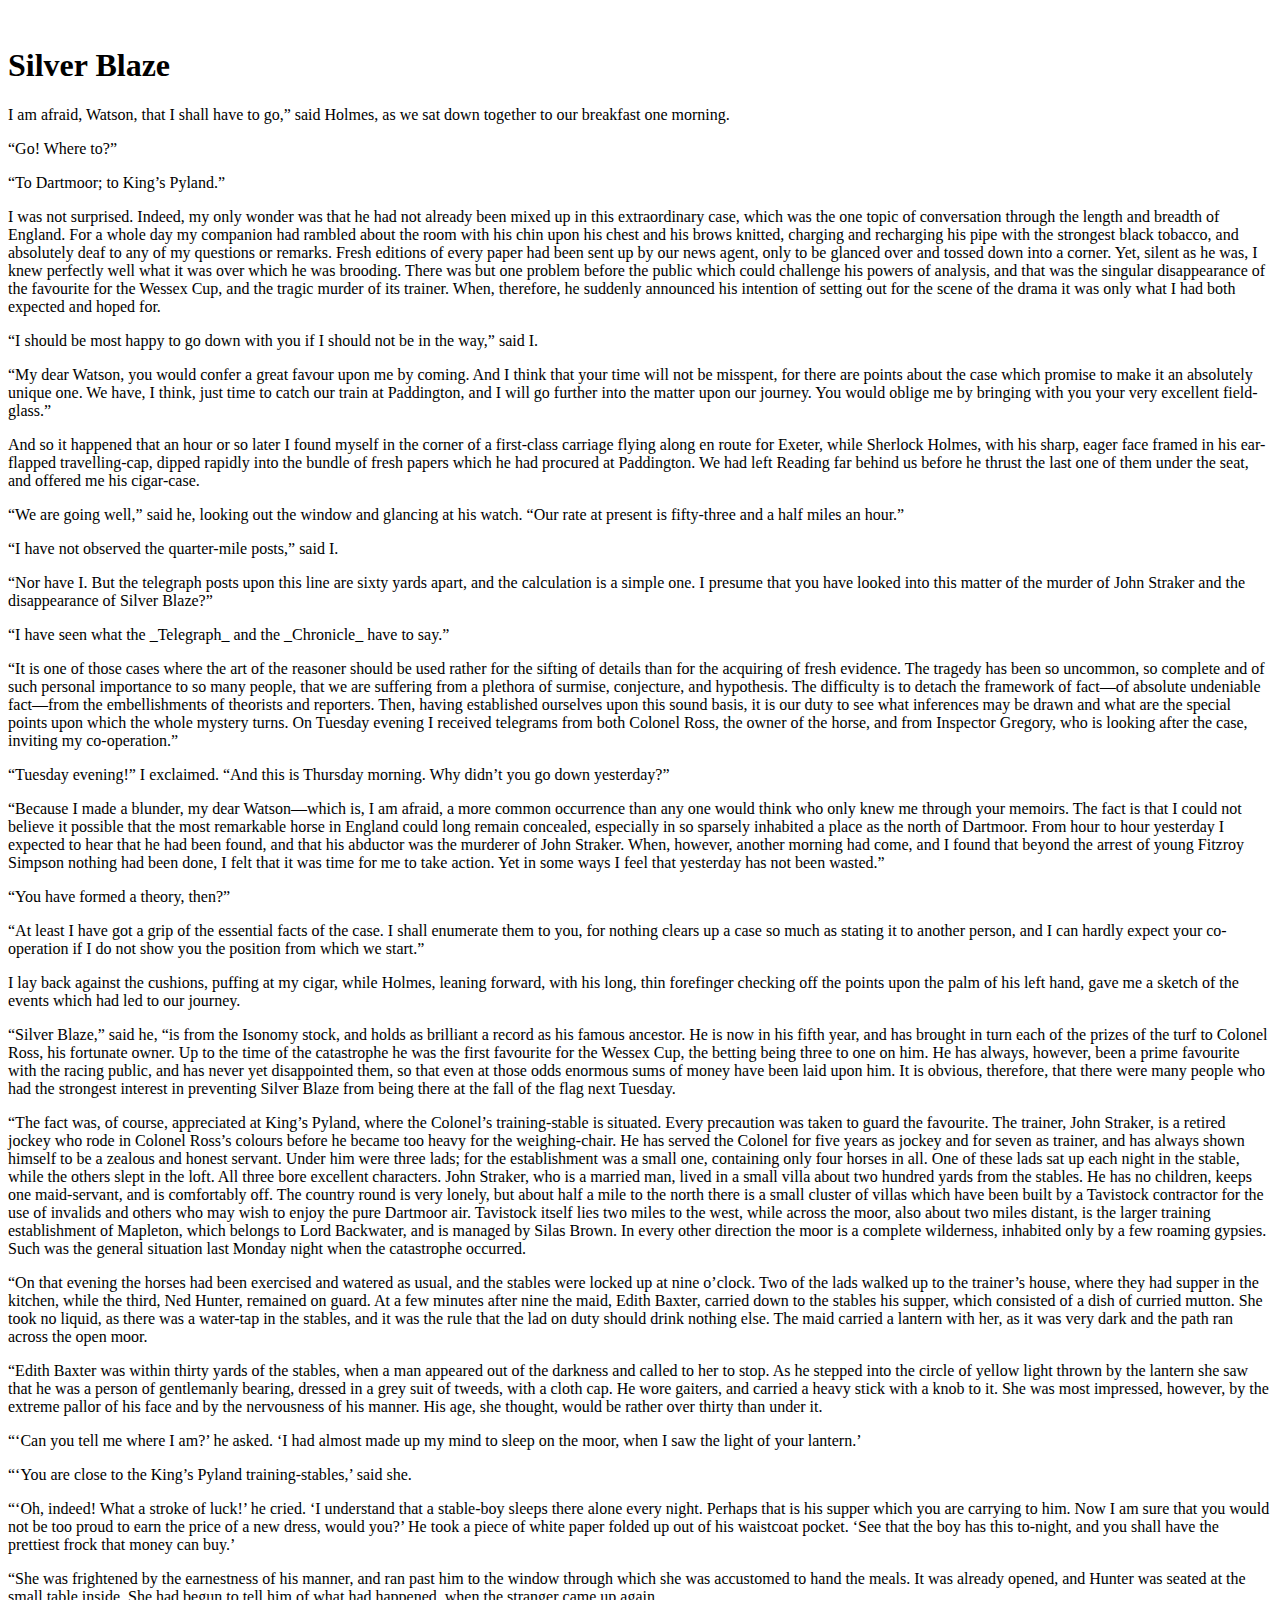
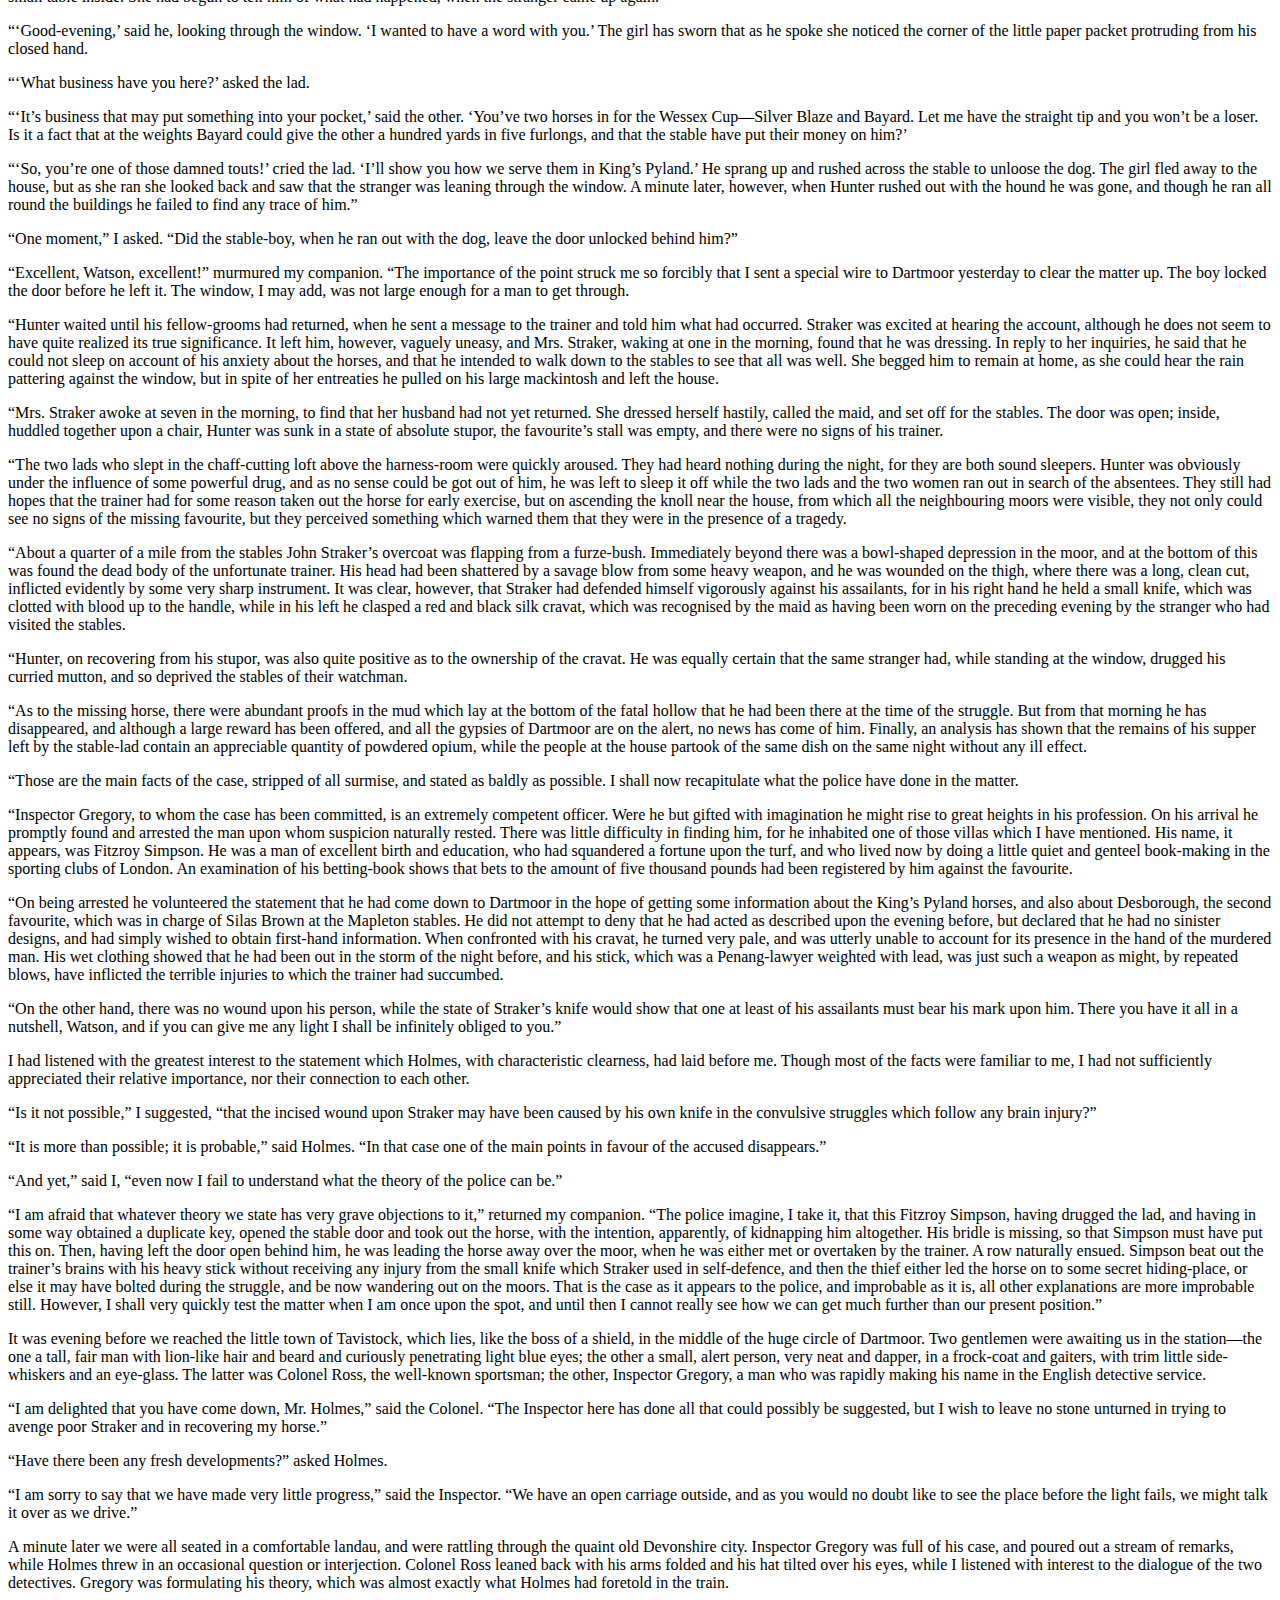
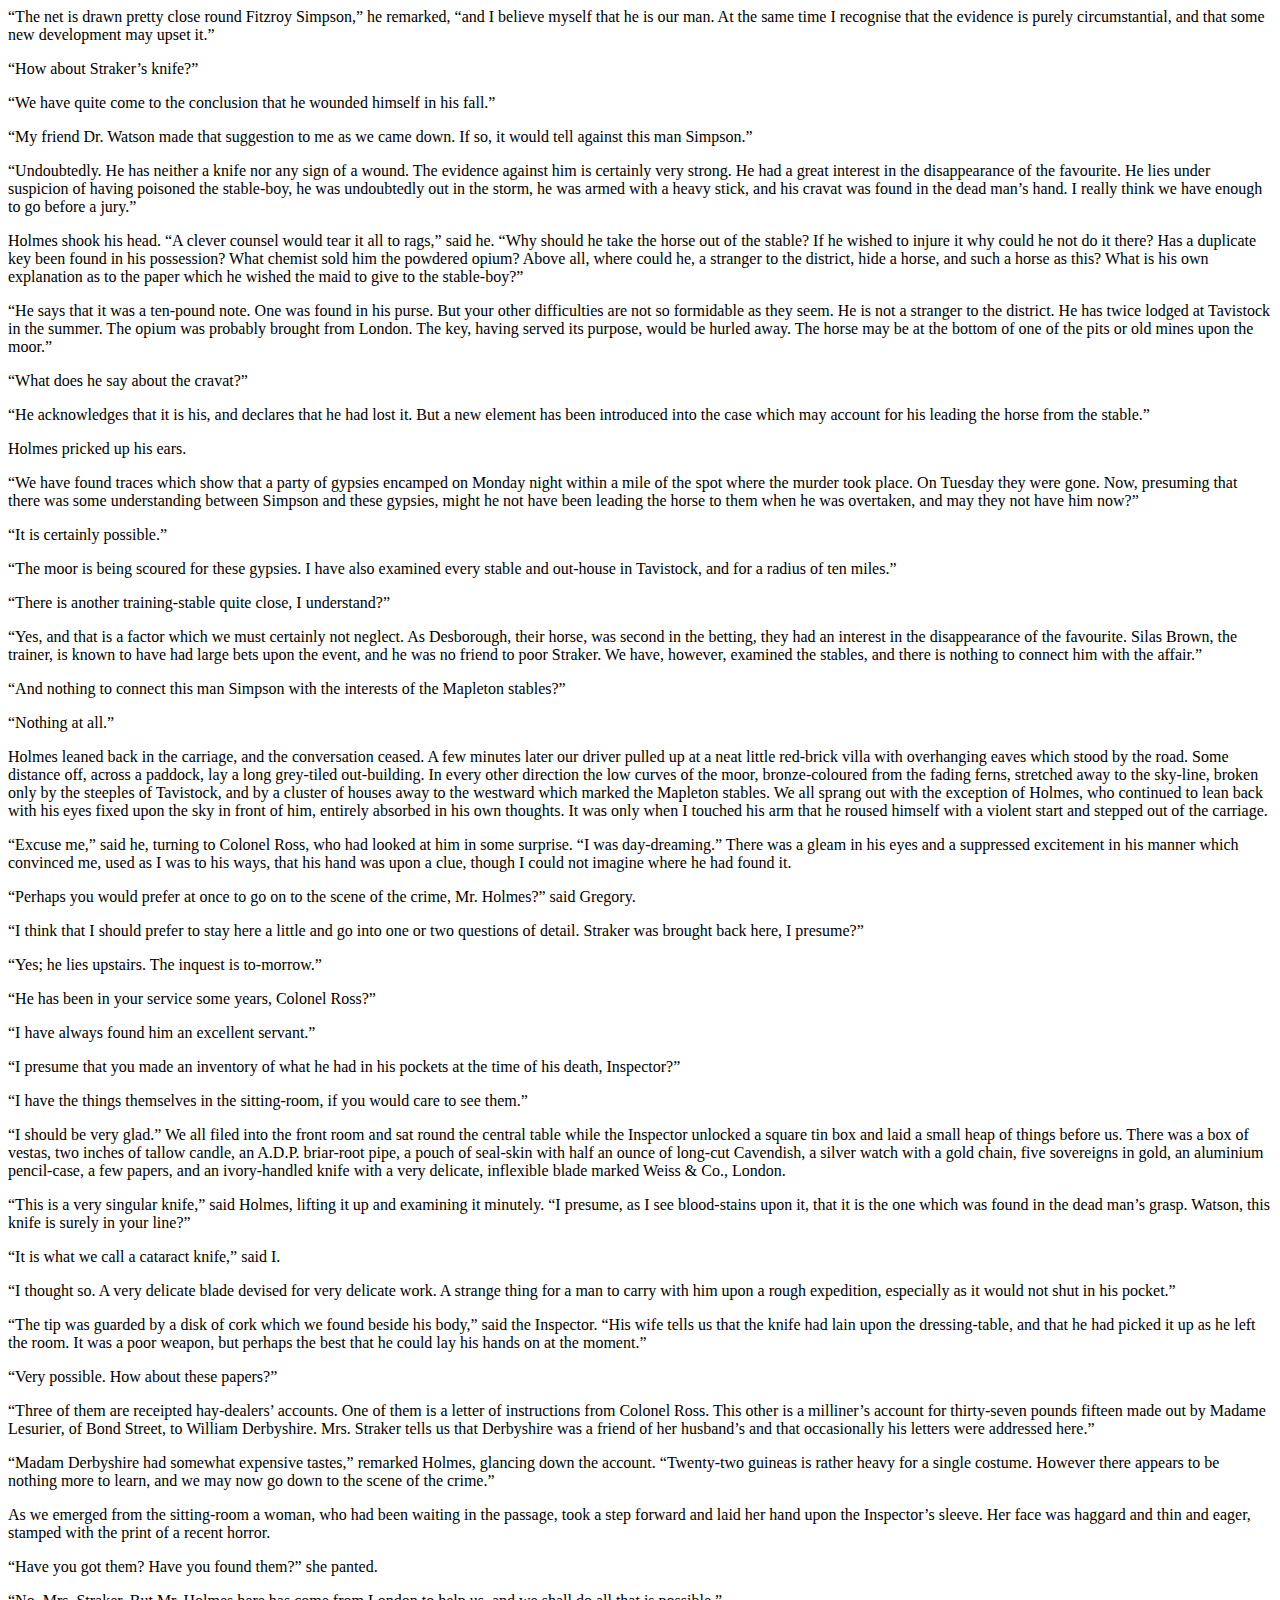
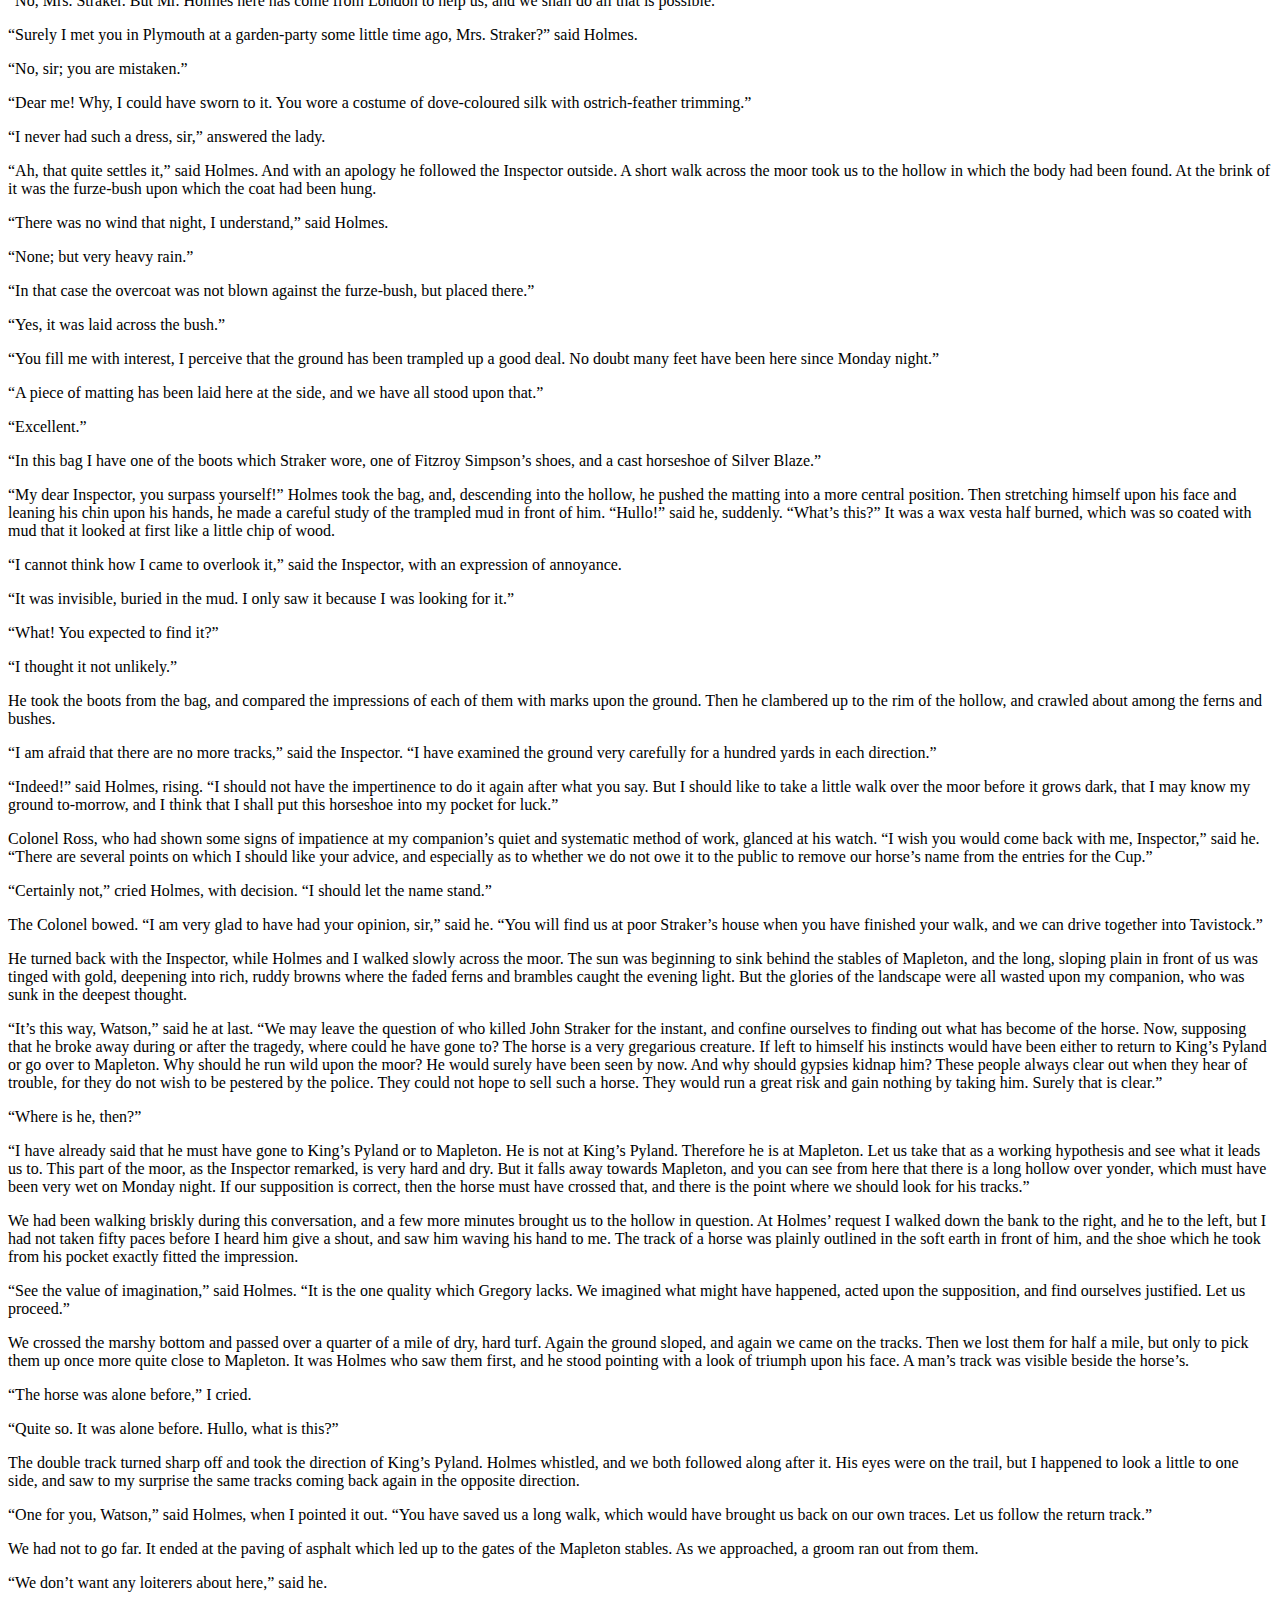
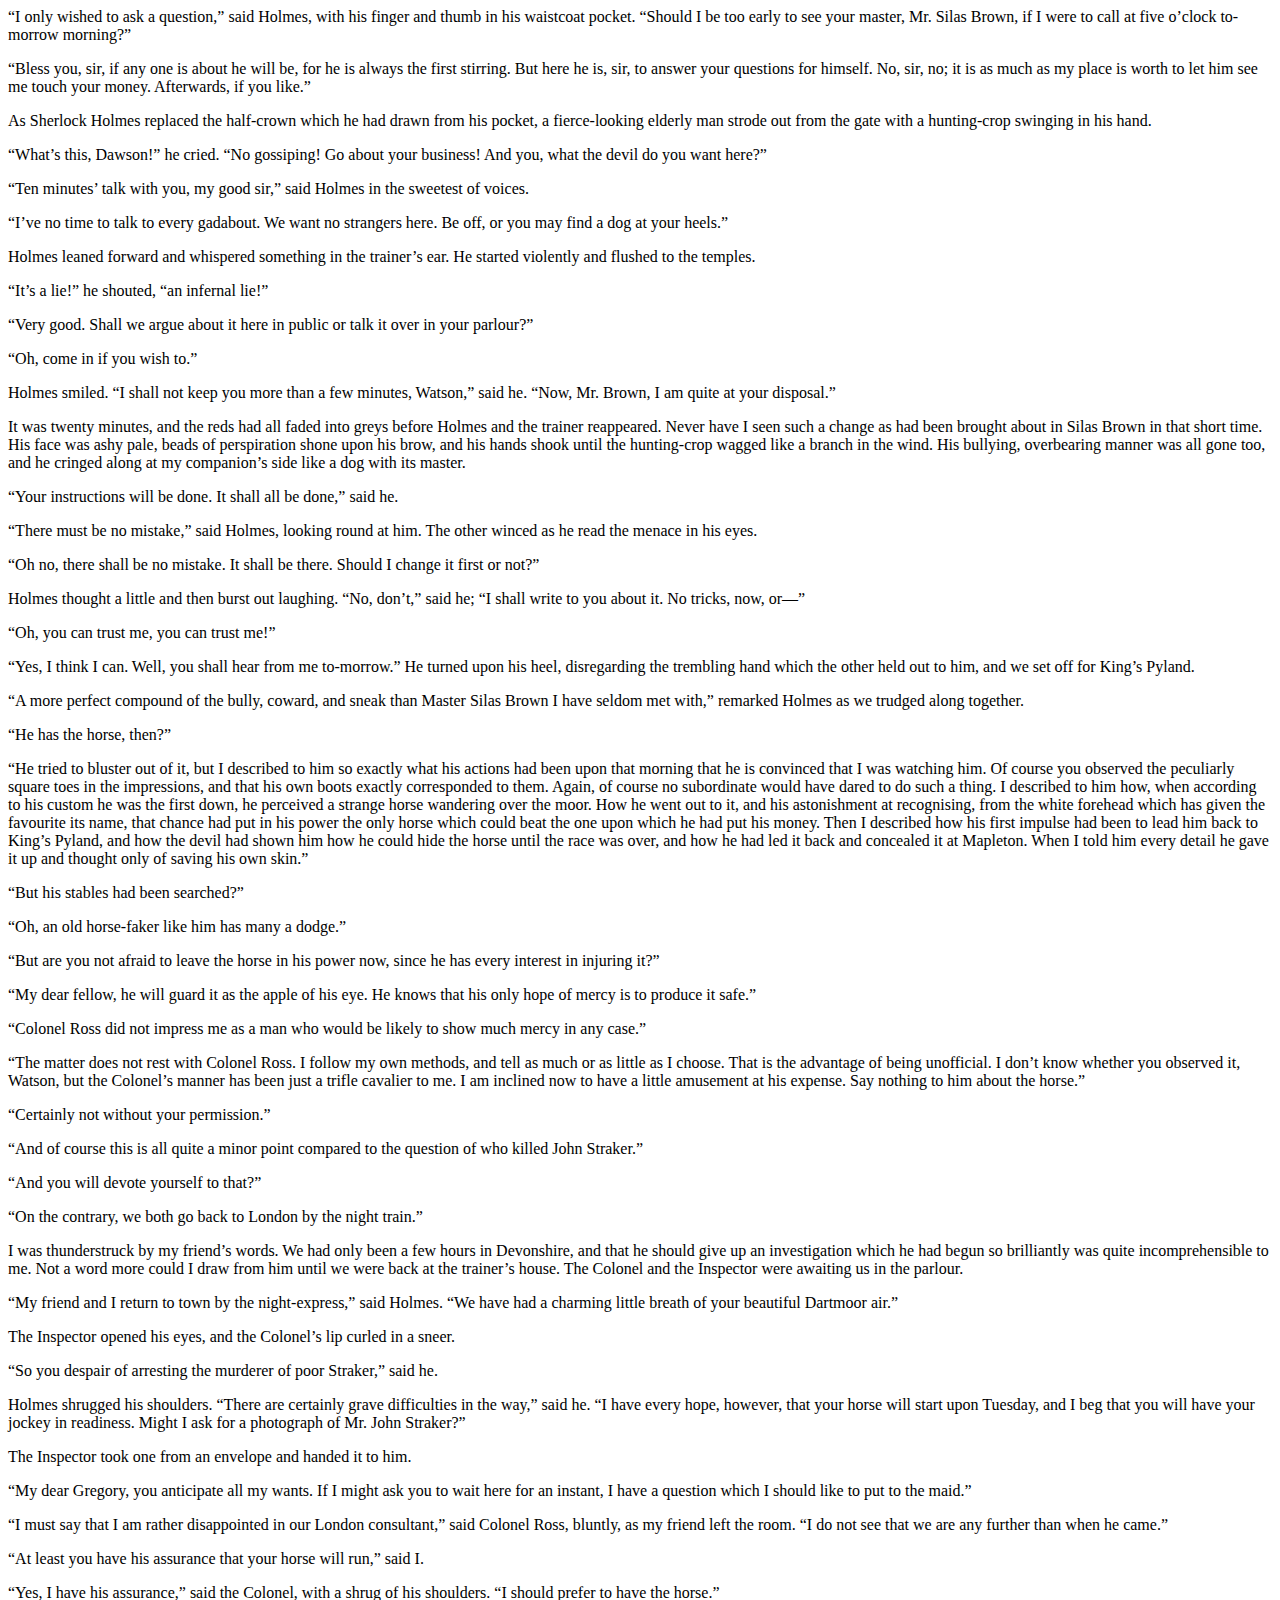
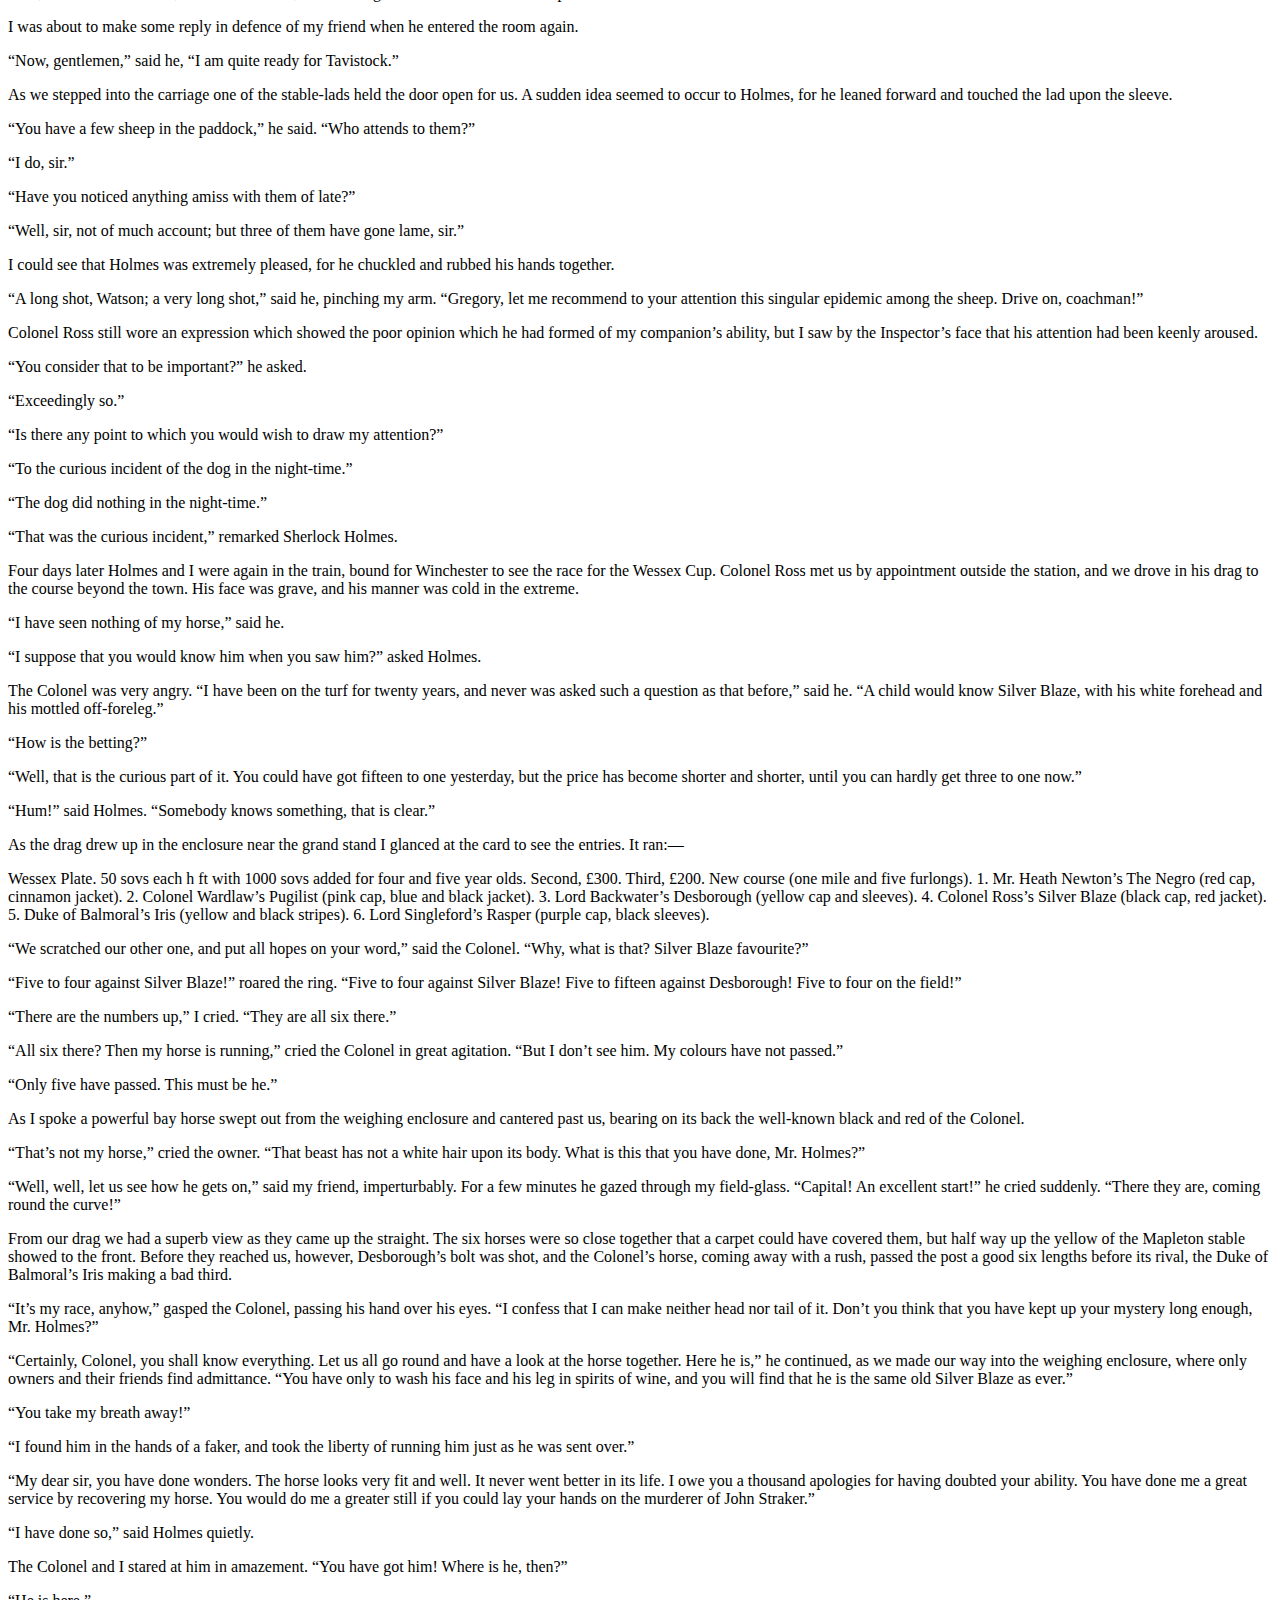
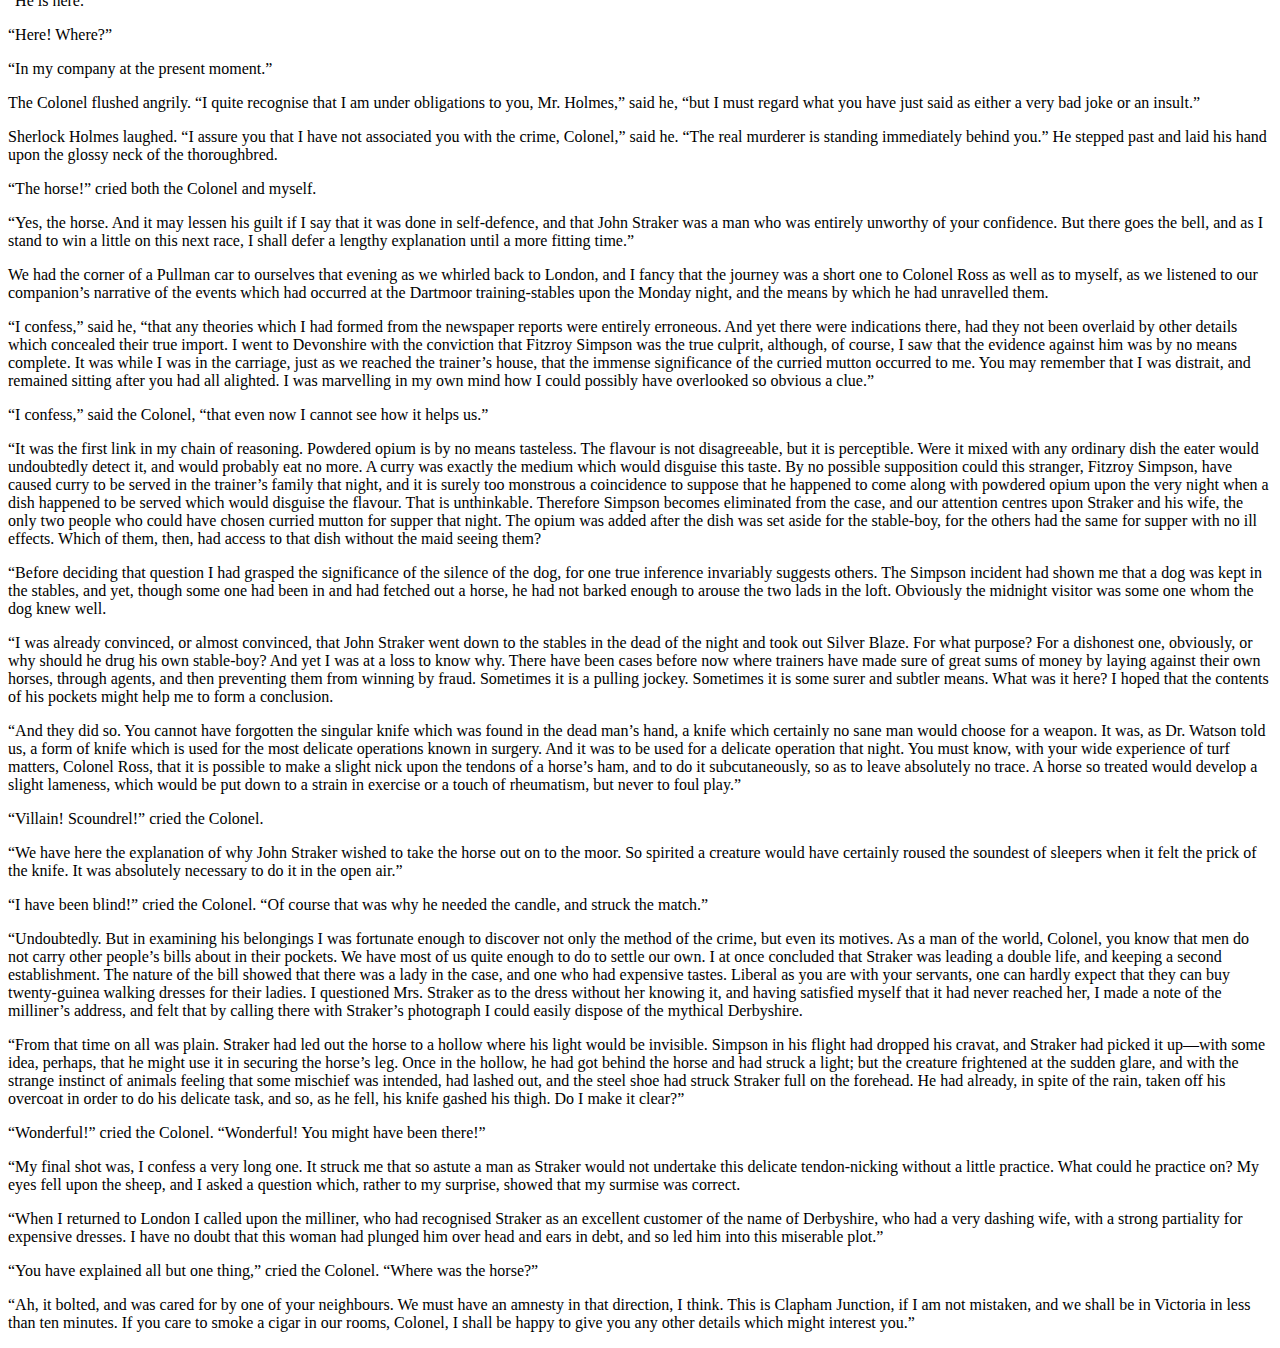
==== index.html @ 69b52ae5 "Add files via upload" ====
<!DOCTYPE html> <html> <br> <head>
 <title> Silver Blaze</title>
</head>
<body>
<h1> Silver Blaze</h1>
<p> 
I am afraid, Watson, that I shall have to go,” said Holmes, as we
sat down together to our breakfast one morning.
 </p>
<p> 
“Go! Where to?”
 </p>
<p> 
“To Dartmoor; to King’s Pyland.”
 </p>
<p> 
I was not surprised. Indeed, my only wonder was that he had not
already been mixed up in this extraordinary case, which was the
one topic of conversation through the length and breadth of
England. For a whole day my companion had rambled about the room
with his chin upon his chest and his brows knitted, charging and
recharging his pipe with the strongest black tobacco, and
absolutely deaf to any of my questions or remarks. Fresh editions
of every paper had been sent up by our news agent, only to be
glanced over and tossed down into a corner. Yet, silent as he
was, I knew perfectly well what it was over which he was
brooding. There was but one problem before the public which could
challenge his powers of analysis, and that was the singular
disappearance of the favourite for the Wessex Cup, and the tragic
murder of its trainer. When, therefore, he suddenly announced his
intention of setting out for the scene of the drama it was only
what I had both expected and hoped for.
 </p>
<p> 
“I should be most happy to go down with you if I should not be in
the way,” said I.
 </p>
<p> 
“My dear Watson, you would confer a great favour upon me by
coming. And I think that your time will not be misspent, for
there are points about the case which promise to make it an
absolutely unique one. We have, I think, just time to catch our
train at Paddington, and I will go further into the matter upon
our journey. You would oblige me by bringing with you your very
excellent field-glass.”
 </p>
<p> 
And so it happened that an hour or so later I found myself in the
corner of a first-class carriage flying along en route for
Exeter, while Sherlock Holmes, with his sharp, eager face framed
in his ear-flapped travelling-cap, dipped rapidly into the bundle
of fresh papers which he had procured at Paddington. We had left
Reading far behind us before he thrust the last one of them under
the seat, and offered me his cigar-case.
 </p>
<p> 
“We are going well,” said he, looking out the window and glancing
at his watch. “Our rate at present is fifty-three and a half
miles an hour.”
 </p>
<p> 
“I have not observed the quarter-mile posts,” said I.
 </p>
<p> 
“Nor have I. But the telegraph posts upon this line are sixty
yards apart, and the calculation is a simple one. I presume that
you have looked into this matter of the murder of John Straker
and the disappearance of Silver Blaze?”
 </p>
<p> 
“I have seen what the _Telegraph_ and the _Chronicle_ have to
say.”
 </p>
<p> 
“It is one of those cases where the art of the reasoner should be
used rather for the sifting of details than for the acquiring of
fresh evidence. The tragedy has been so uncommon, so complete and
of such personal importance to so many people, that we are
suffering from a plethora of surmise, conjecture, and hypothesis.
The difficulty is to detach the framework of fact—of absolute
undeniable fact—from the embellishments of theorists and
reporters. Then, having established ourselves upon this sound
basis, it is our duty to see what inferences may be drawn and
what are the special points upon which the whole mystery turns.
On Tuesday evening I received telegrams from both Colonel Ross,
the owner of the horse, and from Inspector Gregory, who is
looking after the case, inviting my co-operation.”
 </p>
<p> 
“Tuesday evening!” I exclaimed. “And this is Thursday morning.
Why didn’t you go down yesterday?”
 </p>
<p> 
“Because I made a blunder, my dear Watson—which is, I am afraid,
a more common occurrence than any one would think who only knew
me through your memoirs. The fact is that I could not believe it
possible that the most remarkable horse in England could long
remain concealed, especially in so sparsely inhabited a place as
the north of Dartmoor. From hour to hour yesterday I expected to
hear that he had been found, and that his abductor was the
murderer of John Straker. When, however, another morning had
come, and I found that beyond the arrest of young Fitzroy Simpson
nothing had been done, I felt that it was time for me to take
action. Yet in some ways I feel that yesterday has not been
wasted.”
 </p>
<p> 
“You have formed a theory, then?”
 </p>
<p> 
“At least I have got a grip of the essential facts of the case. I
shall enumerate them to you, for nothing clears up a case so much
as stating it to another person, and I can hardly expect your
co-operation if I do not show you the position from which we
start.”
 </p>
<p> 
I lay back against the cushions, puffing at my cigar, while
Holmes, leaning forward, with his long, thin forefinger checking
off the points upon the palm of his left hand, gave me a sketch
of the events which had led to our journey.
 </p>
<p> 
“Silver Blaze,” said he, “is from the Isonomy stock, and holds as
brilliant a record as his famous ancestor. He is now in his fifth
year, and has brought in turn each of the prizes of the turf to
Colonel Ross, his fortunate owner. Up to the time of the
catastrophe he was the first favourite for the Wessex Cup, the
betting being three to one on him. He has always, however, been a
prime favourite with the racing public, and has never yet
disappointed them, so that even at those odds enormous sums of
money have been laid upon him. It is obvious, therefore, that
there were many people who had the strongest interest in
preventing Silver Blaze from being there at the fall of the flag
next Tuesday.
 </p>
<p> 
“The fact was, of course, appreciated at King’s Pyland, where the
Colonel’s training-stable is situated. Every precaution was taken
to guard the favourite. The trainer, John Straker, is a retired
jockey who rode in Colonel Ross’s colours before he became too
heavy for the weighing-chair. He has served the Colonel for five
years as jockey and for seven as trainer, and has always shown
himself to be a zealous and honest servant. Under him were three
lads; for the establishment was a small one, containing only four
horses in all. One of these lads sat up each night in the stable,
while the others slept in the loft. All three bore excellent
characters. John Straker, who is a married man, lived in a small
villa about two hundred yards from the stables. He has no
children, keeps one maid-servant, and is comfortably off. The
country round is very lonely, but about half a mile to the north
there is a small cluster of villas which have been built by a
Tavistock contractor for the use of invalids and others who may
wish to enjoy the pure Dartmoor air. Tavistock itself lies two
miles to the west, while across the moor, also about two miles
distant, is the larger training establishment of Mapleton, which
belongs to Lord Backwater, and is managed by Silas Brown. In
every other direction the moor is a complete wilderness,
inhabited only by a few roaming gypsies. Such was the general
situation last Monday night when the catastrophe occurred.
 </p>
<p> 
“On that evening the horses had been exercised and watered as
usual, and the stables were locked up at nine o’clock. Two of the
lads walked up to the trainer’s house, where they had supper in
the kitchen, while the third, Ned Hunter, remained on guard. At a
few minutes after nine the maid, Edith Baxter, carried down to
the stables his supper, which consisted of a dish of curried
mutton. She took no liquid, as there was a water-tap in the
stables, and it was the rule that the lad on duty should drink
nothing else. The maid carried a lantern with her, as it was very
dark and the path ran across the open moor.
 </p>
<p> 
“Edith Baxter was within thirty yards of the stables, when a man
appeared out of the darkness and called to her to stop. As he
stepped into the circle of yellow light thrown by the lantern she
saw that he was a person of gentlemanly bearing, dressed in a
grey suit of tweeds, with a cloth cap. He wore gaiters, and
carried a heavy stick with a knob to it. She was most impressed,
however, by the extreme pallor of his face and by the nervousness
of his manner. His age, she thought, would be rather over thirty
than under it.
 </p>
<p> 
“‘Can you tell me where I am?’ he asked. ‘I had almost made up my
mind to sleep on the moor, when I saw the light of your lantern.’
 </p>
<p> 
“‘You are close to the King’s Pyland training-stables,’ said she.
 </p>
<p> 
“‘Oh, indeed! What a stroke of luck!’ he cried. ‘I understand
that a stable-boy sleeps there alone every night. Perhaps that is
his supper which you are carrying to him. Now I am sure that you
would not be too proud to earn the price of a new dress, would
you?’ He took a piece of white paper folded up out of his
waistcoat pocket. ‘See that the boy has this to-night, and you
shall have the prettiest frock that money can buy.’
 </p>
<p> 
“She was frightened by the earnestness of his manner, and ran
past him to the window through which she was accustomed to hand
the meals. It was already opened, and Hunter was seated at the
small table inside. She had begun to tell him of what had
happened, when the stranger came up again.
 </p>
<p> 
“‘Good-evening,’ said he, looking through the window. ‘I wanted
to have a word with you.’ The girl has sworn that as he spoke she
noticed the corner of the little paper packet protruding from his
closed hand.
 </p>
<p> 
“‘What business have you here?’ asked the lad.
 </p>
<p> 
“‘It’s business that may put something into your pocket,’ said
the other. ‘You’ve two horses in for the Wessex Cup—Silver Blaze
and Bayard. Let me have the straight tip and you won’t be a
loser. Is it a fact that at the weights Bayard could give the
other a hundred yards in five furlongs, and that the stable have
put their money on him?’
 </p>
<p> 
“‘So, you’re one of those damned touts!’ cried the lad. ‘I’ll
show you how we serve them in King’s Pyland.’ He sprang up and
rushed across the stable to unloose the dog. The girl fled away
to the house, but as she ran she looked back and saw that the
stranger was leaning through the window. A minute later, however,
when Hunter rushed out with the hound he was gone, and though he
ran all round the buildings he failed to find any trace of him.”
 </p>
<p> 
“One moment,” I asked. “Did the stable-boy, when he ran out with
the dog, leave the door unlocked behind him?”
 </p>
<p> 
“Excellent, Watson, excellent!” murmured my companion. “The
importance of the point struck me so forcibly that I sent a
special wire to Dartmoor yesterday to clear the matter up. The
boy locked the door before he left it. The window, I may add, was
not large enough for a man to get through.
 </p>
<p> 
“Hunter waited until his fellow-grooms had returned, when he sent
a message to the trainer and told him what had occurred. Straker
was excited at hearing the account, although he does not seem to
have quite realized its true significance. It left him, however,
vaguely uneasy, and Mrs. Straker, waking at one in the morning,
found that he was dressing. In reply to her inquiries, he said
that he could not sleep on account of his anxiety about the
horses, and that he intended to walk down to the stables to see
that all was well. She begged him to remain at home, as she could
hear the rain pattering against the window, but in spite of her
entreaties he pulled on his large mackintosh and left the house.
 </p>
<p> 
“Mrs. Straker awoke at seven in the morning, to find that her
husband had not yet returned. She dressed herself hastily, called
the maid, and set off for the stables. The door was open; inside,
huddled together upon a chair, Hunter was sunk in a state of
absolute stupor, the favourite’s stall was empty, and there were
no signs of his trainer.
 </p>
<p> 
“The two lads who slept in the chaff-cutting loft above the
harness-room were quickly aroused. They had heard nothing during
the night, for they are both sound sleepers. Hunter was obviously
under the influence of some powerful drug, and as no sense could
be got out of him, he was left to sleep it off while the two lads
and the two women ran out in search of the absentees. They still
had hopes that the trainer had for some reason taken out the
horse for early exercise, but on ascending the knoll near the
house, from which all the neighbouring moors were visible, they
not only could see no signs of the missing favourite, but they
perceived something which warned them that they were in the
presence of a tragedy.
 </p>
<p> 
“About a quarter of a mile from the stables John Straker’s
overcoat was flapping from a furze-bush. Immediately beyond there
was a bowl-shaped depression in the moor, and at the bottom of
this was found the dead body of the unfortunate trainer. His head
had been shattered by a savage blow from some heavy weapon, and
he was wounded on the thigh, where there was a long, clean cut,
inflicted evidently by some very sharp instrument. It was clear,
however, that Straker had defended himself vigorously against his
assailants, for in his right hand he held a small knife, which
was clotted with blood up to the handle, while in his left he
clasped a red and black silk cravat, which was recognised by the
maid as having been worn on the preceding evening by the stranger
who had visited the stables.
 </p>
<p> 
“Hunter, on recovering from his stupor, was also quite positive
as to the ownership of the cravat. He was equally certain that
the same stranger had, while standing at the window, drugged his
curried mutton, and so deprived the stables of their watchman.
 </p>
<p> 
“As to the missing horse, there were abundant proofs in the mud
which lay at the bottom of the fatal hollow that he had been
there at the time of the struggle. But from that morning he has
disappeared, and although a large reward has been offered, and
all the gypsies of Dartmoor are on the alert, no news has come of
him. Finally, an analysis has shown that the remains of his
supper left by the stable-lad contain an appreciable quantity of
powdered opium, while the people at the house partook of the same
dish on the same night without any ill effect.
 </p>
<p> 
“Those are the main facts of the case, stripped of all surmise,
and stated as baldly as possible. I shall now recapitulate what
the police have done in the matter.
 </p>
<p> 
“Inspector Gregory, to whom the case has been committed, is an
extremely competent officer. Were he but gifted with imagination
he might rise to great heights in his profession. On his arrival
he promptly found and arrested the man upon whom suspicion
naturally rested. There was little difficulty in finding him, for
he inhabited one of those villas which I have mentioned. His
name, it appears, was Fitzroy Simpson. He was a man of excellent
birth and education, who had squandered a fortune upon the turf,
and who lived now by doing a little quiet and genteel book-making
in the sporting clubs of London. An examination of his
betting-book shows that bets to the amount of five thousand
pounds had been registered by him against the favourite.
 </p>
<p> 
“On being arrested he volunteered the statement that he had come
down to Dartmoor in the hope of getting some information about
the King’s Pyland horses, and also about Desborough, the second
favourite, which was in charge of Silas Brown at the Mapleton
stables. He did not attempt to deny that he had acted as
described upon the evening before, but declared that he had no
sinister designs, and had simply wished to obtain first-hand
information. When confronted with his cravat, he turned very
pale, and was utterly unable to account for its presence in the
hand of the murdered man. His wet clothing showed that he had
been out in the storm of the night before, and his stick, which
was a Penang-lawyer weighted with lead, was just such a weapon as
might, by repeated blows, have inflicted the terrible injuries to
which the trainer had succumbed.
 </p>
<p> 
“On the other hand, there was no wound upon his person, while the
state of Straker’s knife would show that one at least of his
assailants must bear his mark upon him. There you have it all in
a nutshell, Watson, and if you can give me any light I shall be
infinitely obliged to you.”
 </p>
<p> 
I had listened with the greatest interest to the statement which
Holmes, with characteristic clearness, had laid before me. Though
most of the facts were familiar to me, I had not sufficiently
appreciated their relative importance, nor their connection to
each other.
 </p>
<p> 
“Is it not possible,” I suggested, “that the incised wound upon
Straker may have been caused by his own knife in the convulsive
struggles which follow any brain injury?”
 </p>
<p> 
“It is more than possible; it is probable,” said Holmes. “In that
case one of the main points in favour of the accused disappears.”
 </p>
<p> 
“And yet,” said I, “even now I fail to understand what the theory
of the police can be.”
 </p>
<p> 
“I am afraid that whatever theory we state has very grave
objections to it,” returned my companion. “The police imagine, I
take it, that this Fitzroy Simpson, having drugged the lad, and
having in some way obtained a duplicate key, opened the stable
door and took out the horse, with the intention, apparently, of
kidnapping him altogether. His bridle is missing, so that Simpson
must have put this on. Then, having left the door open behind
him, he was leading the horse away over the moor, when he was
either met or overtaken by the trainer. A row naturally ensued.
Simpson beat out the trainer’s brains with his heavy stick
without receiving any injury from the small knife which Straker
used in self-defence, and then the thief either led the horse on
to some secret hiding-place, or else it may have bolted during
the struggle, and be now wandering out on the moors. That is the
case as it appears to the police, and improbable as it is, all
other explanations are more improbable still. However, I shall
very quickly test the matter when I am once upon the spot, and
until then I cannot really see how we can get much further than
our present position.”
 </p>
<p> 
It was evening before we reached the little town of Tavistock,
which lies, like the boss of a shield, in the middle of the huge
circle of Dartmoor. Two gentlemen were awaiting us in the
station—the one a tall, fair man with lion-like hair and beard
and curiously penetrating light blue eyes; the other a small,
alert person, very neat and dapper, in a frock-coat and gaiters,
with trim little side-whiskers and an eye-glass. The latter was
Colonel Ross, the well-known sportsman; the other, Inspector
Gregory, a man who was rapidly making his name in the English
detective service.
 </p>
<p> 
“I am delighted that you have come down, Mr. Holmes,” said the
Colonel. “The Inspector here has done all that could possibly be
suggested, but I wish to leave no stone unturned in trying to
avenge poor Straker and in recovering my horse.”
 </p>
<p> 
“Have there been any fresh developments?” asked Holmes.
 </p>
<p> 
“I am sorry to say that we have made very little progress,” said
the Inspector. “We have an open carriage outside, and as you
would no doubt like to see the place before the light fails, we
might talk it over as we drive.”
 </p>
<p> 
A minute later we were all seated in a comfortable landau, and
were rattling through the quaint old Devonshire city. Inspector
Gregory was full of his case, and poured out a stream of remarks,
while Holmes threw in an occasional question or interjection.
Colonel Ross leaned back with his arms folded and his hat tilted
over his eyes, while I listened with interest to the dialogue of
the two detectives. Gregory was formulating his theory, which was
almost exactly what Holmes had foretold in the train.
 </p>
<p> 
“The net is drawn pretty close round Fitzroy Simpson,” he
remarked, “and I believe myself that he is our man. At the same
time I recognise that the evidence is purely circumstantial, and
that some new development may upset it.”
 </p>
<p> 
“How about Straker’s knife?”
 </p>
<p> 
“We have quite come to the conclusion that he wounded himself in
his fall.”
 </p>
<p> 
“My friend Dr. Watson made that suggestion to me as we came down.
If so, it would tell against this man Simpson.”
 </p>
<p> 
“Undoubtedly. He has neither a knife nor any sign of a wound. The
evidence against him is certainly very strong. He had a great
interest in the disappearance of the favourite. He lies under
suspicion of having poisoned the stable-boy, he was undoubtedly
out in the storm, he was armed with a heavy stick, and his cravat
was found in the dead man’s hand. I really think we have enough
to go before a jury.”
 </p>
<p> 
Holmes shook his head. “A clever counsel would tear it all to
rags,” said he. “Why should he take the horse out of the stable?
If he wished to injure it why could he not do it there? Has a
duplicate key been found in his possession? What chemist sold him
the powdered opium? Above all, where could he, a stranger to the
district, hide a horse, and such a horse as this? What is his own
explanation as to the paper which he wished the maid to give to
the stable-boy?”
 </p>
<p> 
“He says that it was a ten-pound note. One was found in his
purse. But your other difficulties are not so formidable as they
seem. He is not a stranger to the district. He has twice lodged
at Tavistock in the summer. The opium was probably brought from
London. The key, having served its purpose, would be hurled away.
The horse may be at the bottom of one of the pits or old mines
upon the moor.”
 </p>
<p> 
“What does he say about the cravat?”
 </p>
<p> 
“He acknowledges that it is his, and declares that he had lost
it. But a new element has been introduced into the case which may
account for his leading the horse from the stable.”
 </p>
<p> 
Holmes pricked up his ears.
 </p>
<p> 
“We have found traces which show that a party of gypsies encamped
on Monday night within a mile of the spot where the murder took
place. On Tuesday they were gone. Now, presuming that there was
some understanding between Simpson and these gypsies, might he
not have been leading the horse to them when he was overtaken,
and may they not have him now?”
 </p>
<p> 
“It is certainly possible.”
 </p>
<p> 
“The moor is being scoured for these gypsies. I have also
examined every stable and out-house in Tavistock, and for a
radius of ten miles.”
 </p>
<p> 
“There is another training-stable quite close, I understand?”
 </p>
<p> 
“Yes, and that is a factor which we must certainly not neglect.
As Desborough, their horse, was second in the betting, they had
an interest in the disappearance of the favourite. Silas Brown,
the trainer, is known to have had large bets upon the event, and
he was no friend to poor Straker. We have, however, examined the
stables, and there is nothing to connect him with the affair.”
 </p>
<p> 
“And nothing to connect this man Simpson with the interests of
the Mapleton stables?”
 </p>
<p> 
“Nothing at all.”
 </p>
<p> 
Holmes leaned back in the carriage, and the conversation ceased.
A few minutes later our driver pulled up at a neat little
red-brick villa with overhanging eaves which stood by the road.
Some distance off, across a paddock, lay a long grey-tiled
out-building. In every other direction the low curves of the
moor, bronze-coloured from the fading ferns, stretched away to
the sky-line, broken only by the steeples of Tavistock, and by a
cluster of houses away to the westward which marked the Mapleton
stables. We all sprang out with the exception of Holmes, who
continued to lean back with his eyes fixed upon the sky in front
of him, entirely absorbed in his own thoughts. It was only when I
touched his arm that he roused himself with a violent start and
stepped out of the carriage.
 </p>
<p> 
“Excuse me,” said he, turning to Colonel Ross, who had looked at
him in some surprise. “I was day-dreaming.” There was a gleam in
his eyes and a suppressed excitement in his manner which
convinced me, used as I was to his ways, that his hand was upon a
clue, though I could not imagine where he had found it.
 </p>
<p> 
“Perhaps you would prefer at once to go on to the scene of the
crime, Mr. Holmes?” said Gregory.
 </p>
<p> 
“I think that I should prefer to stay here a little and go into
one or two questions of detail. Straker was brought back here, I
presume?”
 </p>
<p> 
“Yes; he lies upstairs. The inquest is to-morrow.”
 </p>
<p> 
“He has been in your service some years, Colonel Ross?”
 </p>
<p> 
“I have always found him an excellent servant.”
 </p>
<p> 
“I presume that you made an inventory of what he had in his
pockets at the time of his death, Inspector?”
 </p>
<p> 
“I have the things themselves in the sitting-room, if you would
care to see them.”
 </p>
<p> 
“I should be very glad.” We all filed into the front room and sat
round the central table while the Inspector unlocked a square tin
box and laid a small heap of things before us. There was a box of
vestas, two inches of tallow candle, an A.D.P. briar-root pipe, a
pouch of seal-skin with half an ounce of long-cut Cavendish, a
silver watch with a gold chain, five sovereigns in gold, an
aluminium pencil-case, a few papers, and an ivory-handled knife
with a very delicate, inflexible blade marked Weiss & Co.,
London.
 </p>
<p> 
“This is a very singular knife,” said Holmes, lifting it up and
examining it minutely. “I presume, as I see blood-stains upon it,
that it is the one which was found in the dead man’s grasp.
Watson, this knife is surely in your line?”
 </p>
<p> 
“It is what we call a cataract knife,” said I.
 </p>
<p> 
“I thought so. A very delicate blade devised for very delicate
work. A strange thing for a man to carry with him upon a rough
expedition, especially as it would not shut in his pocket.”
 </p>
<p> 
“The tip was guarded by a disk of cork which we found beside his
body,” said the Inspector. “His wife tells us that the knife had
lain upon the dressing-table, and that he had picked it up as he
left the room. It was a poor weapon, but perhaps the best that he
could lay his hands on at the moment.”
 </p>
<p> 
“Very possible. How about these papers?”
 </p>
<p> 
“Three of them are receipted hay-dealers’ accounts. One of them
is a letter of instructions from Colonel Ross. This other is a
milliner’s account for thirty-seven pounds fifteen made out by
Madame Lesurier, of Bond Street, to William Derbyshire. Mrs.
Straker tells us that Derbyshire was a friend of her husband’s
and that occasionally his letters were addressed here.”
 </p>
<p> 
“Madam Derbyshire had somewhat expensive tastes,” remarked
Holmes, glancing down the account. “Twenty-two guineas is rather
heavy for a single costume. However there appears to be nothing
more to learn, and we may now go down to the scene of the crime.”
 </p>
<p> 
As we emerged from the sitting-room a woman, who had been waiting
in the passage, took a step forward and laid her hand upon the
Inspector’s sleeve. Her face was haggard and thin and eager,
stamped with the print of a recent horror.
 </p>
<p> 
“Have you got them? Have you found them?” she panted.
 </p>
<p> 
“No, Mrs. Straker. But Mr. Holmes here has come from London to
help us, and we shall do all that is possible.”
 </p>
<p> 
“Surely I met you in Plymouth at a garden-party some little time
ago, Mrs. Straker?” said Holmes.
 </p>
<p> 
“No, sir; you are mistaken.”
 </p>
<p> 
“Dear me! Why, I could have sworn to it. You wore a costume of
dove-coloured silk with ostrich-feather trimming.”
 </p>
<p> 
“I never had such a dress, sir,” answered the lady.
 </p>
<p> 
“Ah, that quite settles it,” said Holmes. And with an apology he
followed the Inspector outside. A short walk across the moor took
us to the hollow in which the body had been found. At the brink
of it was the furze-bush upon which the coat had been hung.
 </p>
<p> 
“There was no wind that night, I understand,” said Holmes.
 </p>
<p> 
“None; but very heavy rain.”
 </p>
<p> 
“In that case the overcoat was not blown against the furze-bush,
but placed there.”
 </p>
<p> 
“Yes, it was laid across the bush.”
 </p>
<p> 
“You fill me with interest, I perceive that the ground has been
trampled up a good deal. No doubt many feet have been here since
Monday night.”
 </p>
<p> 
“A piece of matting has been laid here at the side, and we have
all stood upon that.”
 </p>
<p> 
“Excellent.”
 </p>
<p> 
“In this bag I have one of the boots which Straker wore, one of
Fitzroy Simpson’s shoes, and a cast horseshoe of Silver Blaze.”
 </p>
<p> 
“My dear Inspector, you surpass yourself!” Holmes took the bag,
and, descending into the hollow, he pushed the matting into a
more central position. Then stretching himself upon his face and
leaning his chin upon his hands, he made a careful study of the
trampled mud in front of him. “Hullo!” said he, suddenly. “What’s
this?” It was a wax vesta half burned, which was so coated with
mud that it looked at first like a little chip of wood.
 </p>
<p> 
“I cannot think how I came to overlook it,” said the Inspector,
with an expression of annoyance.
 </p>
<p> 
“It was invisible, buried in the mud. I only saw it because I was
looking for it.”
 </p>
<p> 
“What! You expected to find it?”
 </p>
<p> 
“I thought it not unlikely.”
 </p>
<p> 
He took the boots from the bag, and compared the impressions of
each of them with marks upon the ground. Then he clambered up to
the rim of the hollow, and crawled about among the ferns and
bushes.
 </p>
<p> 
“I am afraid that there are no more tracks,” said the Inspector.
“I have examined the ground very carefully for a hundred yards in
each direction.”
 </p>
<p> 
“Indeed!” said Holmes, rising. “I should not have the
impertinence to do it again after what you say. But I should like
to take a little walk over the moor before it grows dark, that I
may know my ground to-morrow, and I think that I shall put this
horseshoe into my pocket for luck.”
 </p>
<p> 
Colonel Ross, who had shown some signs of impatience at my
companion’s quiet and systematic method of work, glanced at his
watch. “I wish you would come back with me, Inspector,” said he.
“There are several points on which I should like your advice, and
especially as to whether we do not owe it to the public to remove
our horse’s name from the entries for the Cup.”
 </p>
<p> 
“Certainly not,” cried Holmes, with decision. “I should let the
name stand.”
 </p>
<p> 
The Colonel bowed. “I am very glad to have had your opinion,
sir,” said he. “You will find us at poor Straker’s house when you
have finished your walk, and we can drive together into
Tavistock.”
 </p>
<p> 
He turned back with the Inspector, while Holmes and I walked
slowly across the moor. The sun was beginning to sink behind the
stables of Mapleton, and the long, sloping plain in front of us
was tinged with gold, deepening into rich, ruddy browns where the
faded ferns and brambles caught the evening light. But the
glories of the landscape were all wasted upon my companion, who
was sunk in the deepest thought.
 </p>
<p> 
“It’s this way, Watson,” said he at last. “We may leave the
question of who killed John Straker for the instant, and confine
ourselves to finding out what has become of the horse. Now,
supposing that he broke away during or after the tragedy, where
could he have gone to? The horse is a very gregarious creature.
If left to himself his instincts would have been either to return
to King’s Pyland or go over to Mapleton. Why should he run wild
upon the moor? He would surely have been seen by now. And why
should gypsies kidnap him? These people always clear out when
they hear of trouble, for they do not wish to be pestered by the
police. They could not hope to sell such a horse. They would run
a great risk and gain nothing by taking him. Surely that is
clear.”
 </p>
<p> 
“Where is he, then?”
 </p>
<p> 
“I have already said that he must have gone to King’s Pyland or
to Mapleton. He is not at King’s Pyland. Therefore he is at
Mapleton. Let us take that as a working hypothesis and see what
it leads us to. This part of the moor, as the Inspector remarked,
is very hard and dry. But it falls away towards Mapleton, and you
can see from here that there is a long hollow over yonder, which
must have been very wet on Monday night. If our supposition is
correct, then the horse must have crossed that, and there is the
point where we should look for his tracks.”
 </p>
<p> 
We had been walking briskly during this conversation, and a few
more minutes brought us to the hollow in question. At Holmes’
request I walked down the bank to the right, and he to the left,
but I had not taken fifty paces before I heard him give a shout,
and saw him waving his hand to me. The track of a horse was
plainly outlined in the soft earth in front of him, and the shoe
which he took from his pocket exactly fitted the impression.
 </p>
<p> 
“See the value of imagination,” said Holmes. “It is the one
quality which Gregory lacks. We imagined what might have
happened, acted upon the supposition, and find ourselves
justified. Let us proceed.”
 </p>
<p> 
We crossed the marshy bottom and passed over a quarter of a mile
of dry, hard turf. Again the ground sloped, and again we came on
the tracks. Then we lost them for half a mile, but only to pick
them up once more quite close to Mapleton. It was Holmes who saw
them first, and he stood pointing with a look of triumph upon his
face. A man’s track was visible beside the horse’s.
 </p>
<p> 
“The horse was alone before,” I cried.
 </p>
<p> 
“Quite so. It was alone before. Hullo, what is this?”
 </p>
<p> 
The double track turned sharp off and took the direction of
King’s Pyland. Holmes whistled, and we both followed along after
it. His eyes were on the trail, but I happened to look a little
to one side, and saw to my surprise the same tracks coming back
again in the opposite direction.
 </p>
<p> 
“One for you, Watson,” said Holmes, when I pointed it out. “You
have saved us a long walk, which would have brought us back on
our own traces. Let us follow the return track.”
 </p>
<p> 
We had not to go far. It ended at the paving of asphalt which led
up to the gates of the Mapleton stables. As we approached, a
groom ran out from them.
 </p>
<p> 
“We don’t want any loiterers about here,” said he.
 </p>
<p> 
“I only wished to ask a question,” said Holmes, with his finger
and thumb in his waistcoat pocket. “Should I be too early to see
your master, Mr. Silas Brown, if I were to call at five o’clock
to-morrow morning?”
 </p>
<p> 
“Bless you, sir, if any one is about he will be, for he is always
the first stirring. But here he is, sir, to answer your questions
for himself. No, sir, no; it is as much as my place is worth to
let him see me touch your money. Afterwards, if you like.”
 </p>
<p> 
As Sherlock Holmes replaced the half-crown which he had drawn
from his pocket, a fierce-looking elderly man strode out from the
gate with a hunting-crop swinging in his hand.
 </p>
<p> 
“What’s this, Dawson!” he cried. “No gossiping! Go about your
business! And you, what the devil do you want here?”
 </p>
<p> 
“Ten minutes’ talk with you, my good sir,” said Holmes in the
sweetest of voices.
 </p>
<p> 
“I’ve no time to talk to every gadabout. We want no strangers
here. Be off, or you may find a dog at your heels.”
 </p>
<p> 
Holmes leaned forward and whispered something in the trainer’s
ear. He started violently and flushed to the temples.
 </p>
<p> 
“It’s a lie!” he shouted, “an infernal lie!”
 </p>
<p> 
“Very good. Shall we argue about it here in public or talk it
over in your parlour?”
 </p>
<p> 
“Oh, come in if you wish to.”
 </p>
<p> 
Holmes smiled. “I shall not keep you more than a few minutes,
Watson,” said he. “Now, Mr. Brown, I am quite at your disposal.”
 </p>
<p> 
It was twenty minutes, and the reds had all faded into greys
before Holmes and the trainer reappeared. Never have I seen such
a change as had been brought about in Silas Brown in that short
time. His face was ashy pale, beads of perspiration shone upon
his brow, and his hands shook until the hunting-crop wagged like
a branch in the wind. His bullying, overbearing manner was all
gone too, and he cringed along at my companion’s side like a dog
with its master.
 </p>
<p> 
“Your instructions will be done. It shall all be done,” said he.
 </p>
<p> 
“There must be no mistake,” said Holmes, looking round at him.
The other winced as he read the menace in his eyes.
 </p>
<p> 
“Oh no, there shall be no mistake. It shall be there. Should I
change it first or not?”
 </p>
<p> 
Holmes thought a little and then burst out laughing. “No, don’t,”
said he; “I shall write to you about it. No tricks, now, or—”
 </p>
<p> 
“Oh, you can trust me, you can trust me!”
 </p>
<p> 
“Yes, I think I can. Well, you shall hear from me to-morrow.” He
turned upon his heel, disregarding the trembling hand which the
other held out to him, and we set off for King’s Pyland.
 </p>
<p> 
“A more perfect compound of the bully, coward, and sneak than
Master Silas Brown I have seldom met with,” remarked Holmes as we
trudged along together.
 </p>
<p> 
“He has the horse, then?”
 </p>
<p> 
“He tried to bluster out of it, but I described to him so exactly
what his actions had been upon that morning that he is convinced
that I was watching him. Of course you observed the peculiarly
square toes in the impressions, and that his own boots exactly
corresponded to them. Again, of course no subordinate would have
dared to do such a thing. I described to him how, when according
to his custom he was the first down, he perceived a strange horse
wandering over the moor. How he went out to it, and his
astonishment at recognising, from the white forehead which has
given the favourite its name, that chance had put in his power
the only horse which could beat the one upon which he had put his
money. Then I described how his first impulse had been to lead
him back to King’s Pyland, and how the devil had shown him how he
could hide the horse until the race was over, and how he had led
it back and concealed it at Mapleton. When I told him every
detail he gave it up and thought only of saving his own skin.”
 </p>
<p> 
“But his stables had been searched?”
 </p>
<p> 
“Oh, an old horse-faker like him has many a dodge.”
 </p>
<p> 
“But are you not afraid to leave the horse in his power now,
since he has every interest in injuring it?”
 </p>
<p> 
“My dear fellow, he will guard it as the apple of his eye. He
knows that his only hope of mercy is to produce it safe.”
 </p>
<p> 
“Colonel Ross did not impress me as a man who would be likely to
show much mercy in any case.”
 </p>
<p> 
“The matter does not rest with Colonel Ross. I follow my own
methods, and tell as much or as little as I choose. That is the
advantage of being unofficial. I don’t know whether you observed
it, Watson, but the Colonel’s manner has been just a trifle
cavalier to me. I am inclined now to have a little amusement at
his expense. Say nothing to him about the horse.”
 </p>
<p> 
“Certainly not without your permission.”
 </p>
<p> 
“And of course this is all quite a minor point compared to the
question of who killed John Straker.”
 </p>
<p> 
“And you will devote yourself to that?”
 </p>
<p> 
“On the contrary, we both go back to London by the night train.”
 </p>
<p> 
I was thunderstruck by my friend’s words. We had only been a few
hours in Devonshire, and that he should give up an investigation
which he had begun so brilliantly was quite incomprehensible to
me. Not a word more could I draw from him until we were back at
the trainer’s house. The Colonel and the Inspector were awaiting
us in the parlour.
 </p>
<p> 
“My friend and I return to town by the night-express,” said
Holmes. “We have had a charming little breath of your beautiful
Dartmoor air.”
 </p>
<p> 
The Inspector opened his eyes, and the Colonel’s lip curled in a
sneer.
 </p>
<p> 
“So you despair of arresting the murderer of poor Straker,” said
he.
 </p>
<p> 
Holmes shrugged his shoulders. “There are certainly grave
difficulties in the way,” said he. “I have every hope, however,
that your horse will start upon Tuesday, and I beg that you will
have your jockey in readiness. Might I ask for a photograph of
Mr. John Straker?”
 </p>
<p> 
The Inspector took one from an envelope and handed it to him.
 </p>
<p> 
“My dear Gregory, you anticipate all my wants. If I might ask you
to wait here for an instant, I have a question which I should
like to put to the maid.”
 </p>
<p> 
“I must say that I am rather disappointed in our London
consultant,” said Colonel Ross, bluntly, as my friend left the
room. “I do not see that we are any further than when he came.”
 </p>
<p> 
“At least you have his assurance that your horse will run,” said
I.
 </p>
<p> 
“Yes, I have his assurance,” said the Colonel, with a shrug of
his shoulders. “I should prefer to have the horse.”
 </p>
<p> 
I was about to make some reply in defence of my friend when he
entered the room again.
 </p>
<p> 
“Now, gentlemen,” said he, “I am quite ready for Tavistock.”
 </p>
<p> 
As we stepped into the carriage one of the stable-lads held the
door open for us. A sudden idea seemed to occur to Holmes, for he
leaned forward and touched the lad upon the sleeve.
 </p>
<p> 
“You have a few sheep in the paddock,” he said. “Who attends to
them?”
 </p>
<p> 
“I do, sir.”
 </p>
<p> 
“Have you noticed anything amiss with them of late?”
 </p>
<p> 
“Well, sir, not of much account; but three of them have gone
lame, sir.”
 </p>
<p> 
I could see that Holmes was extremely pleased, for he chuckled
and rubbed his hands together.
 </p>
<p> 
“A long shot, Watson; a very long shot,” said he, pinching my
arm. “Gregory, let me recommend to your attention this singular
epidemic among the sheep. Drive on, coachman!”
 </p>
<p> 
Colonel Ross still wore an expression which showed the poor
opinion which he had formed of my companion’s ability, but I saw
by the Inspector’s face that his attention had been keenly
aroused.
 </p>
<p> 
“You consider that to be important?” he asked.
 </p>
<p> 
“Exceedingly so.”
 </p>
<p> 
“Is there any point to which you would wish to draw my
attention?”
 </p>
<p> 
“To the curious incident of the dog in the night-time.”
 </p>
<p> 
“The dog did nothing in the night-time.”
 </p>
<p> 
“That was the curious incident,” remarked Sherlock Holmes.
 </p>
<p> 
Four days later Holmes and I were again in the train, bound for
Winchester to see the race for the Wessex Cup. Colonel Ross met
us by appointment outside the station, and we drove in his drag
to the course beyond the town. His face was grave, and his manner
was cold in the extreme.
 </p>
<p> 
“I have seen nothing of my horse,” said he.
 </p>
<p> 
“I suppose that you would know him when you saw him?” asked
Holmes.
 </p>
<p> 
The Colonel was very angry. “I have been on the turf for twenty
years, and never was asked such a question as that before,” said
he. “A child would know Silver Blaze, with his white forehead and
his mottled off-foreleg.”
 </p>
<p> 
“How is the betting?”
 </p>
<p> 
“Well, that is the curious part of it. You could have got fifteen
to one yesterday, but the price has become shorter and shorter,
until you can hardly get three to one now.”
 </p>
<p> 
“Hum!” said Holmes. “Somebody knows something, that is clear.”
 </p>
<p> 
As the drag drew up in the enclosure near the grand stand I
glanced at the card to see the entries. It ran:—
 </p>
<p> 
Wessex Plate. 50 sovs each h ft with 1000 sovs added for four and
five year olds. Second, £300. Third, £200. New course (one mile
and five furlongs).
1. Mr. Heath Newton’s The Negro (red cap, cinnamon jacket).
2. Colonel Wardlaw’s Pugilist (pink cap, blue and black jacket).
3. Lord Backwater’s Desborough (yellow cap and sleeves).
4. Colonel Ross’s Silver Blaze (black cap, red jacket).
5. Duke of Balmoral’s Iris (yellow and black stripes).
6. Lord Singleford’s Rasper (purple cap, black sleeves).
 </p>
<p> 
“We scratched our other one, and put all hopes on your word,”
said the Colonel. “Why, what is that? Silver Blaze favourite?”
 </p>
<p> 
“Five to four against Silver Blaze!” roared the ring. “Five to
four against Silver Blaze! Five to fifteen against Desborough!
Five to four on the field!”
 </p>
<p> 
“There are the numbers up,” I cried. “They are all six there.”
 </p>
<p> 
“All six there? Then my horse is running,” cried the Colonel in
great agitation. “But I don’t see him. My colours have not
passed.”
 </p>
<p> 
“Only five have passed. This must be he.”
 </p>
<p> 
As I spoke a powerful bay horse swept out from the weighing
enclosure and cantered past us, bearing on its back the
well-known black and red of the Colonel.
 </p>
<p> 
“That’s not my horse,” cried the owner. “That beast has not a
white hair upon its body. What is this that you have done, Mr.
Holmes?”
 </p>
<p> 
“Well, well, let us see how he gets on,” said my friend,
imperturbably. For a few minutes he gazed through my field-glass.
“Capital! An excellent start!” he cried suddenly. “There they
are, coming round the curve!”
 </p>
<p> 
From our drag we had a superb view as they came up the straight.
The six horses were so close together that a carpet could have
covered them, but half way up the yellow of the Mapleton stable
showed to the front. Before they reached us, however,
Desborough’s bolt was shot, and the Colonel’s horse, coming away
with a rush, passed the post a good six lengths before its rival,
the Duke of Balmoral’s Iris making a bad third.
 </p>
<p> 
“It’s my race, anyhow,” gasped the Colonel, passing his hand over
his eyes. “I confess that I can make neither head nor tail of it.
Don’t you think that you have kept up your mystery long enough,
Mr. Holmes?”
 </p>
<p> 
“Certainly, Colonel, you shall know everything. Let us all go
round and have a look at the horse together. Here he is,” he
continued, as we made our way into the weighing enclosure, where
only owners and their friends find admittance. “You have only to
wash his face and his leg in spirits of wine, and you will find
that he is the same old Silver Blaze as ever.”
 </p>
<p> 
“You take my breath away!”
 </p>
<p> 
“I found him in the hands of a faker, and took the liberty of
running him just as he was sent over.”
 </p>
<p> 
“My dear sir, you have done wonders. The horse looks very fit and
well. It never went better in its life. I owe you a thousand
apologies for having doubted your ability. You have done me a
great service by recovering my horse. You would do me a greater
still if you could lay your hands on the murderer of John
Straker.”
 </p>
<p> 
“I have done so,” said Holmes quietly.
 </p>
<p> 
The Colonel and I stared at him in amazement. “You have got him!
Where is he, then?”
 </p>
<p> 
“He is here.”
 </p>
<p> 
“Here! Where?”
 </p>
<p> 
“In my company at the present moment.”
 </p>
<p> 
The Colonel flushed angrily. “I quite recognise that I am under
obligations to you, Mr. Holmes,” said he, “but I must regard what
you have just said as either a very bad joke or an insult.”
 </p>
<p> 
Sherlock Holmes laughed. “I assure you that I have not associated
you with the crime, Colonel,” said he. “The real murderer is
standing immediately behind you.” He stepped past and laid his
hand upon the glossy neck of the thoroughbred.
 </p>
<p> 
“The horse!” cried both the Colonel and myself.
 </p>
<p> 
“Yes, the horse. And it may lessen his guilt if I say that it was
done in self-defence, and that John Straker was a man who was
entirely unworthy of your confidence. But there goes the bell,
and as I stand to win a little on this next race, I shall defer a
lengthy explanation until a more fitting time.”
 </p>
<p> 
We had the corner of a Pullman car to ourselves that evening as
we whirled back to London, and I fancy that the journey was a
short one to Colonel Ross as well as to myself, as we listened to
our companion’s narrative of the events which had occurred at the
Dartmoor training-stables upon the Monday night, and the means by
which he had unravelled them.
 </p>
<p> 
“I confess,” said he, “that any theories which I had formed from
the newspaper reports were entirely erroneous. And yet there were
indications there, had they not been overlaid by other details
which concealed their true import. I went to Devonshire with the
conviction that Fitzroy Simpson was the true culprit, although,
of course, I saw that the evidence against him was by no means
complete. It was while I was in the carriage, just as we reached
the trainer’s house, that the immense significance of the curried
mutton occurred to me. You may remember that I was distrait, and
remained sitting after you had all alighted. I was marvelling in
my own mind how I could possibly have overlooked so obvious a
clue.”
 </p>
<p> 
“I confess,” said the Colonel, “that even now I cannot see how it
helps us.”
 </p>
<p> 
“It was the first link in my chain of reasoning. Powdered opium
is by no means tasteless. The flavour is not disagreeable, but it
is perceptible. Were it mixed with any ordinary dish the eater
would undoubtedly detect it, and would probably eat no more. A
curry was exactly the medium which would disguise this taste. By
no possible supposition could this stranger, Fitzroy Simpson,
have caused curry to be served in the trainer’s family that
night, and it is surely too monstrous a coincidence to suppose
that he happened to come along with powdered opium upon the very
night when a dish happened to be served which would disguise the
flavour. That is unthinkable. Therefore Simpson becomes
eliminated from the case, and our attention centres upon Straker
and his wife, the only two people who could have chosen curried
mutton for supper that night. The opium was added after the dish
was set aside for the stable-boy, for the others had the same for
supper with no ill effects. Which of them, then, had access to
that dish without the maid seeing them?
 </p>
<p> 
“Before deciding that question I had grasped the significance of
the silence of the dog, for one true inference invariably
suggests others. The Simpson incident had shown me that a dog was
kept in the stables, and yet, though some one had been in and had
fetched out a horse, he had not barked enough to arouse the two
lads in the loft. Obviously the midnight visitor was some one
whom the dog knew well.
 </p>
<p> 
“I was already convinced, or almost convinced, that John Straker
went down to the stables in the dead of the night and took out
Silver Blaze. For what purpose? For a dishonest one, obviously,
or why should he drug his own stable-boy? And yet I was at a loss
to know why. There have been cases before now where trainers have
made sure of great sums of money by laying against their own
horses, through agents, and then preventing them from winning by
fraud. Sometimes it is a pulling jockey. Sometimes it is some
surer and subtler means. What was it here? I hoped that the
contents of his pockets might help me to form a conclusion.
 </p>
<p> 
“And they did so. You cannot have forgotten the singular knife
which was found in the dead man’s hand, a knife which certainly
no sane man would choose for a weapon. It was, as Dr. Watson told
us, a form of knife which is used for the most delicate
operations known in surgery. And it was to be used for a delicate
operation that night. You must know, with your wide experience of
turf matters, Colonel Ross, that it is possible to make a slight
nick upon the tendons of a horse’s ham, and to do it
subcutaneously, so as to leave absolutely no trace. A horse so
treated would develop a slight lameness, which would be put down
to a strain in exercise or a touch of rheumatism, but never to
foul play.”
 </p>
<p> 
“Villain! Scoundrel!” cried the Colonel.
 </p>
<p> 
“We have here the explanation of why John Straker wished to take
the horse out on to the moor. So spirited a creature would have
certainly roused the soundest of sleepers when it felt the prick
of the knife. It was absolutely necessary to do it in the open
air.”
 </p>
<p> 
“I have been blind!” cried the Colonel. “Of course that was why
he needed the candle, and struck the match.”
 </p>
<p> 
“Undoubtedly. But in examining his belongings I was fortunate
enough to discover not only the method of the crime, but even its
motives. As a man of the world, Colonel, you know that men do not
carry other people’s bills about in their pockets. We have most
of us quite enough to do to settle our own. I at once concluded
that Straker was leading a double life, and keeping a second
establishment. The nature of the bill showed that there was a
lady in the case, and one who had expensive tastes. Liberal as
you are with your servants, one can hardly expect that they can
buy twenty-guinea walking dresses for their ladies. I questioned
Mrs. Straker as to the dress without her knowing it, and having
satisfied myself that it had never reached her, I made a note of
the milliner’s address, and felt that by calling there with
Straker’s photograph I could easily dispose of the mythical
Derbyshire.
 </p>
<p> 
“From that time on all was plain. Straker had led out the horse
to a hollow where his light would be invisible. Simpson in his
flight had dropped his cravat, and Straker had picked it up—with
some idea, perhaps, that he might use it in securing the horse’s
leg. Once in the hollow, he had got behind the horse and had
struck a light; but the creature frightened at the sudden glare,
and with the strange instinct of animals feeling that some
mischief was intended, had lashed out, and the steel shoe had
struck Straker full on the forehead. He had already, in spite of
the rain, taken off his overcoat in order to do his delicate
task, and so, as he fell, his knife gashed his thigh. Do I make
it clear?”
 </p>
<p> 
“Wonderful!” cried the Colonel. “Wonderful! You might have been
there!”
 </p>
<p> 
“My final shot was, I confess a very long one. It struck me that
so astute a man as Straker would not undertake this delicate
tendon-nicking without a little practice. What could he practice
on? My eyes fell upon the sheep, and I asked a question which,
rather to my surprise, showed that my surmise was correct.
 </p>
<p> 
“When I returned to London I called upon the milliner, who had
recognised Straker as an excellent customer of the name of
Derbyshire, who had a very dashing wife, with a strong partiality
for expensive dresses. I have no doubt that this woman had
plunged him over head and ears in debt, and so led him into this
miserable plot.”
 </p>
<p> 
“You have explained all but one thing,” cried the Colonel. “Where
was the horse?”
 </p>
<p> 
“Ah, it bolted, and was cared for by one of your neighbours. We
must have an amnesty in that direction, I think. This is Clapham
Junction, if I am not mistaken, and we shall be in Victoria in
less than ten minutes. If you care to smoke a cigar in our rooms,
Colonel, I shall be happy to give you any other details which
might interest you.”
 </body>
</html>
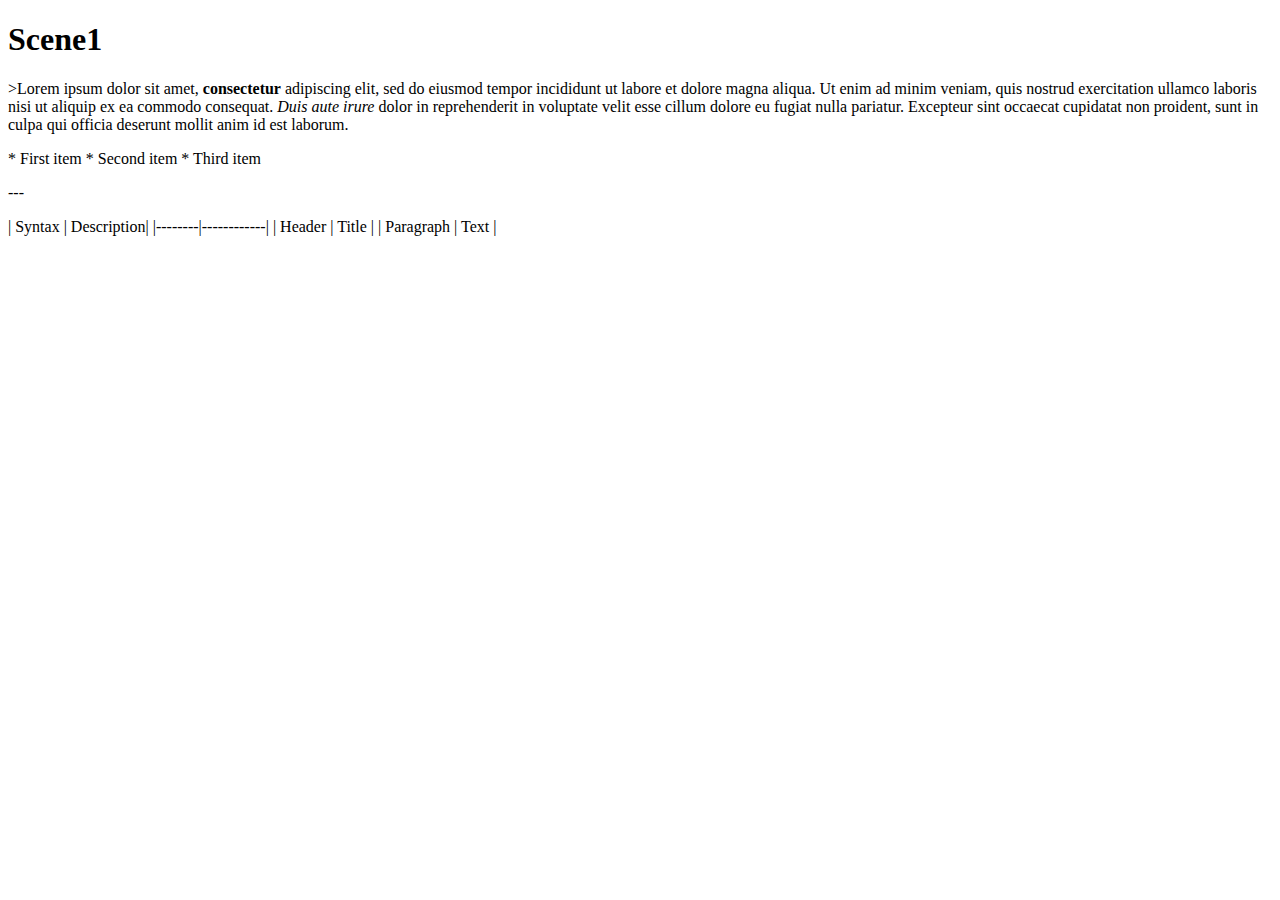
==== commit 2ad3333e: "Add files via upload" ====
--- a/index.html
+++ b/index.html
@@ -1,1394 +1,29 @@
- <!DOCTYPE html> <html> <br> <head>
- <title> Silver Blaze</title>
+<!doctype html>
+<html lang = "en">
+<head>
+<meta charset="utf-8">
+<title>Scene1</title>
+<meta name="viewport" content="width=device-width, initial-scale=1">
 </head>
 <body>
-<h1> Silver Blaze</h1>
-<p> 
-I am afraid, Watson, that I shall have to go,” said Holmes, as we
-sat down together to our breakfast one morning.
- </p>
-<p> 
-“Go! Where to?”
- </p>
-<p> 
-“To Dartmoor; to King’s Pyland.”
- </p>
-<p> 
-I was not surprised. Indeed, my only wonder was that he had not
-already been mixed up in this extraordinary case, which was the
-one topic of conversation through the length and breadth of
-England. For a whole day my companion had rambled about the room
-with his chin upon his chest and his brows knitted, charging and
-recharging his pipe with the strongest black tobacco, and
-absolutely deaf to any of my questions or remarks. Fresh editions
-of every paper had been sent up by our news agent, only to be
-glanced over and tossed down into a corner. Yet, silent as he
-was, I knew perfectly well what it was over which he was
-brooding. There was but one problem before the public which could
-challenge his powers of analysis, and that was the singular
-disappearance of the favourite for the Wessex Cup, and the tragic
-murder of its trainer. When, therefore, he suddenly announced his
-intention of setting out for the scene of the drama it was only
-what I had both expected and hoped for.
- </p>
-<p> 
-“I should be most happy to go down with you if I should not be in
-the way,” said I.
- </p>
-<p> 
-“My dear Watson, you would confer a great favour upon me by
-coming. And I think that your time will not be misspent, for
-there are points about the case which promise to make it an
-absolutely unique one. We have, I think, just time to catch our
-train at Paddington, and I will go further into the matter upon
-our journey. You would oblige me by bringing with you your very
-excellent field-glass.”
- </p>
-<p> 
-And so it happened that an hour or so later I found myself in the
-corner of a first-class carriage flying along en route for
-Exeter, while Sherlock Holmes, with his sharp, eager face framed
-in his ear-flapped travelling-cap, dipped rapidly into the bundle
-of fresh papers which he had procured at Paddington. We had left
-Reading far behind us before he thrust the last one of them under
-the seat, and offered me his cigar-case.
- </p>
-<p> 
-“We are going well,” said he, looking out the window and glancing
-at his watch. “Our rate at present is fifty-three and a half
-miles an hour.”
- </p>
-<p> 
-“I have not observed the quarter-mile posts,” said I.
- </p>
-<p> 
-“Nor have I. But the telegraph posts upon this line are sixty
-yards apart, and the calculation is a simple one. I presume that
-you have looked into this matter of the murder of John Straker
-and the disappearance of Silver Blaze?”
- </p>
-<p> 
-“I have seen what the _Telegraph_ and the _Chronicle_ have to
-say.”
- </p>
-<p> 
-“It is one of those cases where the art of the reasoner should be
-used rather for the sifting of details than for the acquiring of
-fresh evidence. The tragedy has been so uncommon, so complete and
-of such personal importance to so many people, that we are
-suffering from a plethora of surmise, conjecture, and hypothesis.
-The difficulty is to detach the framework of fact—of absolute
-undeniable fact—from the embellishments of theorists and
-reporters. Then, having established ourselves upon this sound
-basis, it is our duty to see what inferences may be drawn and
-what are the special points upon which the whole mystery turns.
-On Tuesday evening I received telegrams from both Colonel Ross,
-the owner of the horse, and from Inspector Gregory, who is
-looking after the case, inviting my co-operation.”
- </p>
-<p> 
-“Tuesday evening!” I exclaimed. “And this is Thursday morning.
-Why didn’t you go down yesterday?”
- </p>
-<p> 
-“Because I made a blunder, my dear Watson—which is, I am afraid,
-a more common occurrence than any one would think who only knew
-me through your memoirs. The fact is that I could not believe it
-possible that the most remarkable horse in England could long
-remain concealed, especially in so sparsely inhabited a place as
-the north of Dartmoor. From hour to hour yesterday I expected to
-hear that he had been found, and that his abductor was the
-murderer of John Straker. When, however, another morning had
-come, and I found that beyond the arrest of young Fitzroy Simpson
-nothing had been done, I felt that it was time for me to take
-action. Yet in some ways I feel that yesterday has not been
-wasted.”
- </p>
-<p> 
-“You have formed a theory, then?”
- </p>
-<p> 
-“At least I have got a grip of the essential facts of the case. I
-shall enumerate them to you, for nothing clears up a case so much
-as stating it to another person, and I can hardly expect your
-co-operation if I do not show you the position from which we
-start.”
- </p>
-<p> 
-I lay back against the cushions, puffing at my cigar, while
-Holmes, leaning forward, with his long, thin forefinger checking
-off the points upon the palm of his left hand, gave me a sketch
-of the events which had led to our journey.
- </p>
-<p> 
-“Silver Blaze,” said he, “is from the Isonomy stock, and holds as
-brilliant a record as his famous ancestor. He is now in his fifth
-year, and has brought in turn each of the prizes of the turf to
-Colonel Ross, his fortunate owner. Up to the time of the
-catastrophe he was the first favourite for the Wessex Cup, the
-betting being three to one on him. He has always, however, been a
-prime favourite with the racing public, and has never yet
-disappointed them, so that even at those odds enormous sums of
-money have been laid upon him. It is obvious, therefore, that
-there were many people who had the strongest interest in
-preventing Silver Blaze from being there at the fall of the flag
-next Tuesday.
- </p>
-<p> 
-“The fact was, of course, appreciated at King’s Pyland, where the
-Colonel’s training-stable is situated. Every precaution was taken
-to guard the favourite. The trainer, John Straker, is a retired
-jockey who rode in Colonel Ross’s colours before he became too
-heavy for the weighing-chair. He has served the Colonel for five
-years as jockey and for seven as trainer, and has always shown
-himself to be a zealous and honest servant. Under him were three
-lads; for the establishment was a small one, containing only four
-horses in all. One of these lads sat up each night in the stable,
-while the others slept in the loft. All three bore excellent
-characters. John Straker, who is a married man, lived in a small
-villa about two hundred yards from the stables. He has no
-children, keeps one maid-servant, and is comfortably off. The
-country round is very lonely, but about half a mile to the north
-there is a small cluster of villas which have been built by a
-Tavistock contractor for the use of invalids and others who may
-wish to enjoy the pure Dartmoor air. Tavistock itself lies two
-miles to the west, while across the moor, also about two miles
-distant, is the larger training establishment of Mapleton, which
-belongs to Lord Backwater, and is managed by Silas Brown. In
-every other direction the moor is a complete wilderness,
-inhabited only by a few roaming gypsies. Such was the general
-situation last Monday night when the catastrophe occurred.
- </p>
-<p> 
-“On that evening the horses had been exercised and watered as
-usual, and the stables were locked up at nine o’clock. Two of the
-lads walked up to the trainer’s house, where they had supper in
-the kitchen, while the third, Ned Hunter, remained on guard. At a
-few minutes after nine the maid, Edith Baxter, carried down to
-the stables his supper, which consisted of a dish of curried
-mutton. She took no liquid, as there was a water-tap in the
-stables, and it was the rule that the lad on duty should drink
-nothing else. The maid carried a lantern with her, as it was very
-dark and the path ran across the open moor.
- </p>
-<p> 
-“Edith Baxter was within thirty yards of the stables, when a man
-appeared out of the darkness and called to her to stop. As he
-stepped into the circle of yellow light thrown by the lantern she
-saw that he was a person of gentlemanly bearing, dressed in a
-grey suit of tweeds, with a cloth cap. He wore gaiters, and
-carried a heavy stick with a knob to it. She was most impressed,
-however, by the extreme pallor of his face and by the nervousness
-of his manner. His age, she thought, would be rather over thirty
-than under it.
- </p>
-<p> 
-“‘Can you tell me where I am?’ he asked. ‘I had almost made up my
-mind to sleep on the moor, when I saw the light of your lantern.’
- </p>
-<p> 
-“‘You are close to the King’s Pyland training-stables,’ said she.
- </p>
-<p> 
-“‘Oh, indeed! What a stroke of luck!’ he cried. ‘I understand
-that a stable-boy sleeps there alone every night. Perhaps that is
-his supper which you are carrying to him. Now I am sure that you
-would not be too proud to earn the price of a new dress, would
-you?’ He took a piece of white paper folded up out of his
-waistcoat pocket. ‘See that the boy has this to-night, and you
-shall have the prettiest frock that money can buy.’
- </p>
-<p> 
-“She was frightened by the earnestness of his manner, and ran
-past him to the window through which she was accustomed to hand
-the meals. It was already opened, and Hunter was seated at the
-small table inside. She had begun to tell him of what had
-happened, when the stranger came up again.
- </p>
-<p> 
-“‘Good-evening,’ said he, looking through the window. ‘I wanted
-to have a word with you.’ The girl has sworn that as he spoke she
-noticed the corner of the little paper packet protruding from his
-closed hand.
- </p>
-<p> 
-“‘What business have you here?’ asked the lad.
- </p>
-<p> 
-“‘It’s business that may put something into your pocket,’ said
-the other. ‘You’ve two horses in for the Wessex Cup—Silver Blaze
-and Bayard. Let me have the straight tip and you won’t be a
-loser. Is it a fact that at the weights Bayard could give the
-other a hundred yards in five furlongs, and that the stable have
-put their money on him?’
- </p>
-<p> 
-“‘So, you’re one of those damned touts!’ cried the lad. ‘I’ll
-show you how we serve them in King’s Pyland.’ He sprang up and
-rushed across the stable to unloose the dog. The girl fled away
-to the house, but as she ran she looked back and saw that the
-stranger was leaning through the window. A minute later, however,
-when Hunter rushed out with the hound he was gone, and though he
-ran all round the buildings he failed to find any trace of him.”
- </p>
-<p> 
-“One moment,” I asked. “Did the stable-boy, when he ran out with
-the dog, leave the door unlocked behind him?”
- </p>
-<p> 
-“Excellent, Watson, excellent!” murmured my companion. “The
-importance of the point struck me so forcibly that I sent a
-special wire to Dartmoor yesterday to clear the matter up. The
-boy locked the door before he left it. The window, I may add, was
-not large enough for a man to get through.
- </p>
-<p> 
-“Hunter waited until his fellow-grooms had returned, when he sent
-a message to the trainer and told him what had occurred. Straker
-was excited at hearing the account, although he does not seem to
-have quite realized its true significance. It left him, however,
-vaguely uneasy, and Mrs. Straker, waking at one in the morning,
-found that he was dressing. In reply to her inquiries, he said
-that he could not sleep on account of his anxiety about the
-horses, and that he intended to walk down to the stables to see
-that all was well. She begged him to remain at home, as she could
-hear the rain pattering against the window, but in spite of her
-entreaties he pulled on his large mackintosh and left the house.
- </p>
-<p> 
-“Mrs. Straker awoke at seven in the morning, to find that her
-husband had not yet returned. She dressed herself hastily, called
-the maid, and set off for the stables. The door was open; inside,
-huddled together upon a chair, Hunter was sunk in a state of
-absolute stupor, the favourite’s stall was empty, and there were
-no signs of his trainer.
- </p>
-<p> 
-“The two lads who slept in the chaff-cutting loft above the
-harness-room were quickly aroused. They had heard nothing during
-the night, for they are both sound sleepers. Hunter was obviously
-under the influence of some powerful drug, and as no sense could
-be got out of him, he was left to sleep it off while the two lads
-and the two women ran out in search of the absentees. They still
-had hopes that the trainer had for some reason taken out the
-horse for early exercise, but on ascending the knoll near the
-house, from which all the neighbouring moors were visible, they
-not only could see no signs of the missing favourite, but they
-perceived something which warned them that they were in the
-presence of a tragedy.
- </p>
-<p> 
-“About a quarter of a mile from the stables John Straker’s
-overcoat was flapping from a furze-bush. Immediately beyond there
-was a bowl-shaped depression in the moor, and at the bottom of
-this was found the dead body of the unfortunate trainer. His head
-had been shattered by a savage blow from some heavy weapon, and
-he was wounded on the thigh, where there was a long, clean cut,
-inflicted evidently by some very sharp instrument. It was clear,
-however, that Straker had defended himself vigorously against his
-assailants, for in his right hand he held a small knife, which
-was clotted with blood up to the handle, while in his left he
-clasped a red and black silk cravat, which was recognised by the
-maid as having been worn on the preceding evening by the stranger
-who had visited the stables.
- </p>
-<p> 
-“Hunter, on recovering from his stupor, was also quite positive
-as to the ownership of the cravat. He was equally certain that
-the same stranger had, while standing at the window, drugged his
-curried mutton, and so deprived the stables of their watchman.
- </p>
-<p> 
-“As to the missing horse, there were abundant proofs in the mud
-which lay at the bottom of the fatal hollow that he had been
-there at the time of the struggle. But from that morning he has
-disappeared, and although a large reward has been offered, and
-all the gypsies of Dartmoor are on the alert, no news has come of
-him. Finally, an analysis has shown that the remains of his
-supper left by the stable-lad contain an appreciable quantity of
-powdered opium, while the people at the house partook of the same
-dish on the same night without any ill effect.
- </p>
-<p> 
-“Those are the main facts of the case, stripped of all surmise,
-and stated as baldly as possible. I shall now recapitulate what
-the police have done in the matter.
- </p>
-<p> 
-“Inspector Gregory, to whom the case has been committed, is an
-extremely competent officer. Were he but gifted with imagination
-he might rise to great heights in his profession. On his arrival
-he promptly found and arrested the man upon whom suspicion
-naturally rested. There was little difficulty in finding him, for
-he inhabited one of those villas which I have mentioned. His
-name, it appears, was Fitzroy Simpson. He was a man of excellent
-birth and education, who had squandered a fortune upon the turf,
-and who lived now by doing a little quiet and genteel book-making
-in the sporting clubs of London. An examination of his
-betting-book shows that bets to the amount of five thousand
-pounds had been registered by him against the favourite.
- </p>
-<p> 
-“On being arrested he volunteered the statement that he had come
-down to Dartmoor in the hope of getting some information about
-the King’s Pyland horses, and also about Desborough, the second
-favourite, which was in charge of Silas Brown at the Mapleton
-stables. He did not attempt to deny that he had acted as
-described upon the evening before, but declared that he had no
-sinister designs, and had simply wished to obtain first-hand
-information. When confronted with his cravat, he turned very
-pale, and was utterly unable to account for its presence in the
-hand of the murdered man. His wet clothing showed that he had
-been out in the storm of the night before, and his stick, which
-was a Penang-lawyer weighted with lead, was just such a weapon as
-might, by repeated blows, have inflicted the terrible injuries to
-which the trainer had succumbed.
- </p>
-<p> 
-“On the other hand, there was no wound upon his person, while the
-state of Straker’s knife would show that one at least of his
-assailants must bear his mark upon him. There you have it all in
-a nutshell, Watson, and if you can give me any light I shall be
-infinitely obliged to you.”
- </p>
-<p> 
-I had listened with the greatest interest to the statement which
-Holmes, with characteristic clearness, had laid before me. Though
-most of the facts were familiar to me, I had not sufficiently
-appreciated their relative importance, nor their connection to
-each other.
- </p>
-<p> 
-“Is it not possible,” I suggested, “that the incised wound upon
-Straker may have been caused by his own knife in the convulsive
-struggles which follow any brain injury?”
- </p>
-<p> 
-“It is more than possible; it is probable,” said Holmes. “In that
-case one of the main points in favour of the accused disappears.”
- </p>
-<p> 
-“And yet,” said I, “even now I fail to understand what the theory
-of the police can be.”
- </p>
-<p> 
-“I am afraid that whatever theory we state has very grave
-objections to it,” returned my companion. “The police imagine, I
-take it, that this Fitzroy Simpson, having drugged the lad, and
-having in some way obtained a duplicate key, opened the stable
-door and took out the horse, with the intention, apparently, of
-kidnapping him altogether. His bridle is missing, so that Simpson
-must have put this on. Then, having left the door open behind
-him, he was leading the horse away over the moor, when he was
-either met or overtaken by the trainer. A row naturally ensued.
-Simpson beat out the trainer’s brains with his heavy stick
-without receiving any injury from the small knife which Straker
-used in self-defence, and then the thief either led the horse on
-to some secret hiding-place, or else it may have bolted during
-the struggle, and be now wandering out on the moors. That is the
-case as it appears to the police, and improbable as it is, all
-other explanations are more improbable still. However, I shall
-very quickly test the matter when I am once upon the spot, and
-until then I cannot really see how we can get much further than
-our present position.”
- </p>
-<p> 
-It was evening before we reached the little town of Tavistock,
-which lies, like the boss of a shield, in the middle of the huge
-circle of Dartmoor. Two gentlemen were awaiting us in the
-station—the one a tall, fair man with lion-like hair and beard
-and curiously penetrating light blue eyes; the other a small,
-alert person, very neat and dapper, in a frock-coat and gaiters,
-with trim little side-whiskers and an eye-glass. The latter was
-Colonel Ross, the well-known sportsman; the other, Inspector
-Gregory, a man who was rapidly making his name in the English
-detective service.
- </p>
-<p> 
-“I am delighted that you have come down, Mr. Holmes,” said the
-Colonel. “The Inspector here has done all that could possibly be
-suggested, but I wish to leave no stone unturned in trying to
-avenge poor Straker and in recovering my horse.”
- </p>
-<p> 
-“Have there been any fresh developments?” asked Holmes.
- </p>
-<p> 
-“I am sorry to say that we have made very little progress,” said
-the Inspector. “We have an open carriage outside, and as you
-would no doubt like to see the place before the light fails, we
-might talk it over as we drive.”
- </p>
-<p> 
-A minute later we were all seated in a comfortable landau, and
-were rattling through the quaint old Devonshire city. Inspector
-Gregory was full of his case, and poured out a stream of remarks,
-while Holmes threw in an occasional question or interjection.
-Colonel Ross leaned back with his arms folded and his hat tilted
-over his eyes, while I listened with interest to the dialogue of
-the two detectives. Gregory was formulating his theory, which was
-almost exactly what Holmes had foretold in the train.
- </p>
-<p> 
-“The net is drawn pretty close round Fitzroy Simpson,” he
-remarked, “and I believe myself that he is our man. At the same
-time I recognise that the evidence is purely circumstantial, and
-that some new development may upset it.”
- </p>
-<p> 
-“How about Straker’s knife?”
- </p>
-<p> 
-“We have quite come to the conclusion that he wounded himself in
-his fall.”
- </p>
-<p> 
-“My friend Dr. Watson made that suggestion to me as we came down.
-If so, it would tell against this man Simpson.”
- </p>
-<p> 
-“Undoubtedly. He has neither a knife nor any sign of a wound. The
-evidence against him is certainly very strong. He had a great
-interest in the disappearance of the favourite. He lies under
-suspicion of having poisoned the stable-boy, he was undoubtedly
-out in the storm, he was armed with a heavy stick, and his cravat
-was found in the dead man’s hand. I really think we have enough
-to go before a jury.”
- </p>
-<p> 
-Holmes shook his head. “A clever counsel would tear it all to
-rags,” said he. “Why should he take the horse out of the stable?
-If he wished to injure it why could he not do it there? Has a
-duplicate key been found in his possession? What chemist sold him
-the powdered opium? Above all, where could he, a stranger to the
-district, hide a horse, and such a horse as this? What is his own
-explanation as to the paper which he wished the maid to give to
-the stable-boy?”
- </p>
-<p> 
-“He says that it was a ten-pound note. One was found in his
-purse. But your other difficulties are not so formidable as they
-seem. He is not a stranger to the district. He has twice lodged
-at Tavistock in the summer. The opium was probably brought from
-London. The key, having served its purpose, would be hurled away.
-The horse may be at the bottom of one of the pits or old mines
-upon the moor.”
- </p>
-<p> 
-“What does he say about the cravat?”
- </p>
-<p> 
-“He acknowledges that it is his, and declares that he had lost
-it. But a new element has been introduced into the case which may
-account for his leading the horse from the stable.”
- </p>
-<p> 
-Holmes pricked up his ears.
- </p>
-<p> 
-“We have found traces which show that a party of gypsies encamped
-on Monday night within a mile of the spot where the murder took
-place. On Tuesday they were gone. Now, presuming that there was
-some understanding between Simpson and these gypsies, might he
-not have been leading the horse to them when he was overtaken,
-and may they not have him now?”
- </p>
-<p> 
-“It is certainly possible.”
- </p>
-<p> 
-“The moor is being scoured for these gypsies. I have also
-examined every stable and out-house in Tavistock, and for a
-radius of ten miles.”
- </p>
-<p> 
-“There is another training-stable quite close, I understand?”
- </p>
-<p> 
-“Yes, and that is a factor which we must certainly not neglect.
-As Desborough, their horse, was second in the betting, they had
-an interest in the disappearance of the favourite. Silas Brown,
-the trainer, is known to have had large bets upon the event, and
-he was no friend to poor Straker. We have, however, examined the
-stables, and there is nothing to connect him with the affair.”
- </p>
-<p> 
-“And nothing to connect this man Simpson with the interests of
-the Mapleton stables?”
- </p>
-<p> 
-“Nothing at all.”
- </p>
-<p> 
-Holmes leaned back in the carriage, and the conversation ceased.
-A few minutes later our driver pulled up at a neat little
-red-brick villa with overhanging eaves which stood by the road.
-Some distance off, across a paddock, lay a long grey-tiled
-out-building. In every other direction the low curves of the
-moor, bronze-coloured from the fading ferns, stretched away to
-the sky-line, broken only by the steeples of Tavistock, and by a
-cluster of houses away to the westward which marked the Mapleton
-stables. We all sprang out with the exception of Holmes, who
-continued to lean back with his eyes fixed upon the sky in front
-of him, entirely absorbed in his own thoughts. It was only when I
-touched his arm that he roused himself with a violent start and
-stepped out of the carriage.
- </p>
-<p> 
-“Excuse me,” said he, turning to Colonel Ross, who had looked at
-him in some surprise. “I was day-dreaming.” There was a gleam in
-his eyes and a suppressed excitement in his manner which
-convinced me, used as I was to his ways, that his hand was upon a
-clue, though I could not imagine where he had found it.
- </p>
-<p> 
-“Perhaps you would prefer at once to go on to the scene of the
-crime, Mr. Holmes?” said Gregory.
- </p>
-<p> 
-“I think that I should prefer to stay here a little and go into
-one or two questions of detail. Straker was brought back here, I
-presume?”
- </p>
-<p> 
-“Yes; he lies upstairs. The inquest is to-morrow.”
- </p>
-<p> 
-“He has been in your service some years, Colonel Ross?”
- </p>
-<p> 
-“I have always found him an excellent servant.”
- </p>
-<p> 
-“I presume that you made an inventory of what he had in his
-pockets at the time of his death, Inspector?”
- </p>
-<p> 
-“I have the things themselves in the sitting-room, if you would
-care to see them.”
- </p>
-<p> 
-“I should be very glad.” We all filed into the front room and sat
-round the central table while the Inspector unlocked a square tin
-box and laid a small heap of things before us. There was a box of
-vestas, two inches of tallow candle, an A.D.P. briar-root pipe, a
-pouch of seal-skin with half an ounce of long-cut Cavendish, a
-silver watch with a gold chain, five sovereigns in gold, an
-aluminium pencil-case, a few papers, and an ivory-handled knife
-with a very delicate, inflexible blade marked Weiss & Co.,
-London.
- </p>
-<p> 
-“This is a very singular knife,” said Holmes, lifting it up and
-examining it minutely. “I presume, as I see blood-stains upon it,
-that it is the one which was found in the dead man’s grasp.
-Watson, this knife is surely in your line?”
- </p>
-<p> 
-“It is what we call a cataract knife,” said I.
- </p>
-<p> 
-“I thought so. A very delicate blade devised for very delicate
-work. A strange thing for a man to carry with him upon a rough
-expedition, especially as it would not shut in his pocket.”
- </p>
-<p> 
-“The tip was guarded by a disk of cork which we found beside his
-body,” said the Inspector. “His wife tells us that the knife had
-lain upon the dressing-table, and that he had picked it up as he
-left the room. It was a poor weapon, but perhaps the best that he
-could lay his hands on at the moment.”
- </p>
-<p> 
-“Very possible. How about these papers?”
- </p>
-<p> 
-“Three of them are receipted hay-dealers’ accounts. One of them
-is a letter of instructions from Colonel Ross. This other is a
-milliner’s account for thirty-seven pounds fifteen made out by
-Madame Lesurier, of Bond Street, to William Derbyshire. Mrs.
-Straker tells us that Derbyshire was a friend of her husband’s
-and that occasionally his letters were addressed here.”
- </p>
-<p> 
-“Madam Derbyshire had somewhat expensive tastes,” remarked
-Holmes, glancing down the account. “Twenty-two guineas is rather
-heavy for a single costume. However there appears to be nothing
-more to learn, and we may now go down to the scene of the crime.”
- </p>
-<p> 
-As we emerged from the sitting-room a woman, who had been waiting
-in the passage, took a step forward and laid her hand upon the
-Inspector’s sleeve. Her face was haggard and thin and eager,
-stamped with the print of a recent horror.
- </p>
-<p> 
-“Have you got them? Have you found them?” she panted.
- </p>
-<p> 
-“No, Mrs. Straker. But Mr. Holmes here has come from London to
-help us, and we shall do all that is possible.”
- </p>
-<p> 
-“Surely I met you in Plymouth at a garden-party some little time
-ago, Mrs. Straker?” said Holmes.
- </p>
-<p> 
-“No, sir; you are mistaken.”
- </p>
-<p> 
-“Dear me! Why, I could have sworn to it. You wore a costume of
-dove-coloured silk with ostrich-feather trimming.”
- </p>
-<p> 
-“I never had such a dress, sir,” answered the lady.
- </p>
-<p> 
-“Ah, that quite settles it,” said Holmes. And with an apology he
-followed the Inspector outside. A short walk across the moor took
-us to the hollow in which the body had been found. At the brink
-of it was the furze-bush upon which the coat had been hung.
- </p>
-<p> 
-“There was no wind that night, I understand,” said Holmes.
- </p>
-<p> 
-“None; but very heavy rain.”
- </p>
-<p> 
-“In that case the overcoat was not blown against the furze-bush,
-but placed there.”
- </p>
-<p> 
-“Yes, it was laid across the bush.”
- </p>
-<p> 
-“You fill me with interest, I perceive that the ground has been
-trampled up a good deal. No doubt many feet have been here since
-Monday night.”
- </p>
-<p> 
-“A piece of matting has been laid here at the side, and we have
-all stood upon that.”
- </p>
-<p> 
-“Excellent.”
- </p>
-<p> 
-“In this bag I have one of the boots which Straker wore, one of
-Fitzroy Simpson’s shoes, and a cast horseshoe of Silver Blaze.”
- </p>
-<p> 
-“My dear Inspector, you surpass yourself!” Holmes took the bag,
-and, descending into the hollow, he pushed the matting into a
-more central position. Then stretching himself upon his face and
-leaning his chin upon his hands, he made a careful study of the
-trampled mud in front of him. “Hullo!” said he, suddenly. “What’s
-this?” It was a wax vesta half burned, which was so coated with
-mud that it looked at first like a little chip of wood.
- </p>
-<p> 
-“I cannot think how I came to overlook it,” said the Inspector,
-with an expression of annoyance.
- </p>
-<p> 
-“It was invisible, buried in the mud. I only saw it because I was
-looking for it.”
- </p>
-<p> 
-“What! You expected to find it?”
- </p>
-<p> 
-“I thought it not unlikely.”
- </p>
-<p> 
-He took the boots from the bag, and compared the impressions of
-each of them with marks upon the ground. Then he clambered up to
-the rim of the hollow, and crawled about among the ferns and
-bushes.
- </p>
-<p> 
-“I am afraid that there are no more tracks,” said the Inspector.
-“I have examined the ground very carefully for a hundred yards in
-each direction.”
- </p>
-<p> 
-“Indeed!” said Holmes, rising. “I should not have the
-impertinence to do it again after what you say. But I should like
-to take a little walk over the moor before it grows dark, that I
-may know my ground to-morrow, and I think that I shall put this
-horseshoe into my pocket for luck.”
- </p>
-<p> 
-Colonel Ross, who had shown some signs of impatience at my
-companion’s quiet and systematic method of work, glanced at his
-watch. “I wish you would come back with me, Inspector,” said he.
-“There are several points on which I should like your advice, and
-especially as to whether we do not owe it to the public to remove
-our horse’s name from the entries for the Cup.”
- </p>
-<p> 
-“Certainly not,” cried Holmes, with decision. “I should let the
-name stand.”
- </p>
-<p> 
-The Colonel bowed. “I am very glad to have had your opinion,
-sir,” said he. “You will find us at poor Straker’s house when you
-have finished your walk, and we can drive together into
-Tavistock.”
- </p>
-<p> 
-He turned back with the Inspector, while Holmes and I walked
-slowly across the moor. The sun was beginning to sink behind the
-stables of Mapleton, and the long, sloping plain in front of us
-was tinged with gold, deepening into rich, ruddy browns where the
-faded ferns and brambles caught the evening light. But the
-glories of the landscape were all wasted upon my companion, who
-was sunk in the deepest thought.
- </p>
-<p> 
-“It’s this way, Watson,” said he at last. “We may leave the
-question of who killed John Straker for the instant, and confine
-ourselves to finding out what has become of the horse. Now,
-supposing that he broke away during or after the tragedy, where
-could he have gone to? The horse is a very gregarious creature.
-If left to himself his instincts would have been either to return
-to King’s Pyland or go over to Mapleton. Why should he run wild
-upon the moor? He would surely have been seen by now. And why
-should gypsies kidnap him? These people always clear out when
-they hear of trouble, for they do not wish to be pestered by the
-police. They could not hope to sell such a horse. They would run
-a great risk and gain nothing by taking him. Surely that is
-clear.”
- </p>
-<p> 
-“Where is he, then?”
- </p>
-<p> 
-“I have already said that he must have gone to King’s Pyland or
-to Mapleton. He is not at King’s Pyland. Therefore he is at
-Mapleton. Let us take that as a working hypothesis and see what
-it leads us to. This part of the moor, as the Inspector remarked,
-is very hard and dry. But it falls away towards Mapleton, and you
-can see from here that there is a long hollow over yonder, which
-must have been very wet on Monday night. If our supposition is
-correct, then the horse must have crossed that, and there is the
-point where we should look for his tracks.”
- </p>
-<p> 
-We had been walking briskly during this conversation, and a few
-more minutes brought us to the hollow in question. At Holmes’
-request I walked down the bank to the right, and he to the left,
-but I had not taken fifty paces before I heard him give a shout,
-and saw him waving his hand to me. The track of a horse was
-plainly outlined in the soft earth in front of him, and the shoe
-which he took from his pocket exactly fitted the impression.
- </p>
-<p> 
-“See the value of imagination,” said Holmes. “It is the one
-quality which Gregory lacks. We imagined what might have
-happened, acted upon the supposition, and find ourselves
-justified. Let us proceed.”
- </p>
-<p> 
-We crossed the marshy bottom and passed over a quarter of a mile
-of dry, hard turf. Again the ground sloped, and again we came on
-the tracks. Then we lost them for half a mile, but only to pick
-them up once more quite close to Mapleton. It was Holmes who saw
-them first, and he stood pointing with a look of triumph upon his
-face. A man’s track was visible beside the horse’s.
- </p>
-<p> 
-“The horse was alone before,” I cried.
- </p>
-<p> 
-“Quite so. It was alone before. Hullo, what is this?”
- </p>
-<p> 
-The double track turned sharp off and took the direction of
-King’s Pyland. Holmes whistled, and we both followed along after
-it. His eyes were on the trail, but I happened to look a little
-to one side, and saw to my surprise the same tracks coming back
-again in the opposite direction.
- </p>
-<p> 
-“One for you, Watson,” said Holmes, when I pointed it out. “You
-have saved us a long walk, which would have brought us back on
-our own traces. Let us follow the return track.”
- </p>
-<p> 
-We had not to go far. It ended at the paving of asphalt which led
-up to the gates of the Mapleton stables. As we approached, a
-groom ran out from them.
- </p>
-<p> 
-“We don’t want any loiterers about here,” said he.
- </p>
-<p> 
-“I only wished to ask a question,” said Holmes, with his finger
-and thumb in his waistcoat pocket. “Should I be too early to see
-your master, Mr. Silas Brown, if I were to call at five o’clock
-to-morrow morning?”
- </p>
-<p> 
-“Bless you, sir, if any one is about he will be, for he is always
-the first stirring. But here he is, sir, to answer your questions
-for himself. No, sir, no; it is as much as my place is worth to
-let him see me touch your money. Afterwards, if you like.”
- </p>
-<p> 
-As Sherlock Holmes replaced the half-crown which he had drawn
-from his pocket, a fierce-looking elderly man strode out from the
-gate with a hunting-crop swinging in his hand.
- </p>
-<p> 
-“What’s this, Dawson!” he cried. “No gossiping! Go about your
-business! And you, what the devil do you want here?”
- </p>
-<p> 
-“Ten minutes’ talk with you, my good sir,” said Holmes in the
-sweetest of voices.
- </p>
-<p> 
-“I’ve no time to talk to every gadabout. We want no strangers
-here. Be off, or you may find a dog at your heels.”
- </p>
-<p> 
-Holmes leaned forward and whispered something in the trainer’s
-ear. He started violently and flushed to the temples.
- </p>
-<p> 
-“It’s a lie!” he shouted, “an infernal lie!”
- </p>
-<p> 
-“Very good. Shall we argue about it here in public or talk it
-over in your parlour?”
- </p>
-<p> 
-“Oh, come in if you wish to.”
- </p>
-<p> 
-Holmes smiled. “I shall not keep you more than a few minutes,
-Watson,” said he. “Now, Mr. Brown, I am quite at your disposal.”
- </p>
-<p> 
-It was twenty minutes, and the reds had all faded into greys
-before Holmes and the trainer reappeared. Never have I seen such
-a change as had been brought about in Silas Brown in that short
-time. His face was ashy pale, beads of perspiration shone upon
-his brow, and his hands shook until the hunting-crop wagged like
-a branch in the wind. His bullying, overbearing manner was all
-gone too, and he cringed along at my companion’s side like a dog
-with its master.
- </p>
-<p> 
-“Your instructions will be done. It shall all be done,” said he.
- </p>
-<p> 
-“There must be no mistake,” said Holmes, looking round at him.
-The other winced as he read the menace in his eyes.
- </p>
-<p> 
-“Oh no, there shall be no mistake. It shall be there. Should I
-change it first or not?”
- </p>
-<p> 
-Holmes thought a little and then burst out laughing. “No, don’t,”
-said he; “I shall write to you about it. No tricks, now, or—”
- </p>
-<p> 
-“Oh, you can trust me, you can trust me!”
- </p>
-<p> 
-“Yes, I think I can. Well, you shall hear from me to-morrow.” He
-turned upon his heel, disregarding the trembling hand which the
-other held out to him, and we set off for King’s Pyland.
- </p>
-<p> 
-“A more perfect compound of the bully, coward, and sneak than
-Master Silas Brown I have seldom met with,” remarked Holmes as we
-trudged along together.
- </p>
-<p> 
-“He has the horse, then?”
- </p>
-<p> 
-“He tried to bluster out of it, but I described to him so exactly
-what his actions had been upon that morning that he is convinced
-that I was watching him. Of course you observed the peculiarly
-square toes in the impressions, and that his own boots exactly
-corresponded to them. Again, of course no subordinate would have
-dared to do such a thing. I described to him how, when according
-to his custom he was the first down, he perceived a strange horse
-wandering over the moor. How he went out to it, and his
-astonishment at recognising, from the white forehead which has
-given the favourite its name, that chance had put in his power
-the only horse which could beat the one upon which he had put his
-money. Then I described how his first impulse had been to lead
-him back to King’s Pyland, and how the devil had shown him how he
-could hide the horse until the race was over, and how he had led
-it back and concealed it at Mapleton. When I told him every
-detail he gave it up and thought only of saving his own skin.”
- </p>
-<p> 
-“But his stables had been searched?”
- </p>
-<p> 
-“Oh, an old horse-faker like him has many a dodge.”
- </p>
-<p> 
-“But are you not afraid to leave the horse in his power now,
-since he has every interest in injuring it?”
- </p>
-<p> 
-“My dear fellow, he will guard it as the apple of his eye. He
-knows that his only hope of mercy is to produce it safe.”
- </p>
-<p> 
-“Colonel Ross did not impress me as a man who would be likely to
-show much mercy in any case.”
- </p>
-<p> 
-“The matter does not rest with Colonel Ross. I follow my own
-methods, and tell as much or as little as I choose. That is the
-advantage of being unofficial. I don’t know whether you observed
-it, Watson, but the Colonel’s manner has been just a trifle
-cavalier to me. I am inclined now to have a little amusement at
-his expense. Say nothing to him about the horse.”
- </p>
-<p> 
-“Certainly not without your permission.”
- </p>
-<p> 
-“And of course this is all quite a minor point compared to the
-question of who killed John Straker.”
- </p>
-<p> 
-“And you will devote yourself to that?”
- </p>
-<p> 
-“On the contrary, we both go back to London by the night train.”
- </p>
-<p> 
-I was thunderstruck by my friend’s words. We had only been a few
-hours in Devonshire, and that he should give up an investigation
-which he had begun so brilliantly was quite incomprehensible to
-me. Not a word more could I draw from him until we were back at
-the trainer’s house. The Colonel and the Inspector were awaiting
-us in the parlour.
- </p>
-<p> 
-“My friend and I return to town by the night-express,” said
-Holmes. “We have had a charming little breath of your beautiful
-Dartmoor air.”
- </p>
-<p> 
-The Inspector opened his eyes, and the Colonel’s lip curled in a
-sneer.
- </p>
-<p> 
-“So you despair of arresting the murderer of poor Straker,” said
-he.
- </p>
-<p> 
-Holmes shrugged his shoulders. “There are certainly grave
-difficulties in the way,” said he. “I have every hope, however,
-that your horse will start upon Tuesday, and I beg that you will
-have your jockey in readiness. Might I ask for a photograph of
-Mr. John Straker?”
- </p>
-<p> 
-The Inspector took one from an envelope and handed it to him.
- </p>
-<p> 
-“My dear Gregory, you anticipate all my wants. If I might ask you
-to wait here for an instant, I have a question which I should
-like to put to the maid.”
- </p>
-<p> 
-“I must say that I am rather disappointed in our London
-consultant,” said Colonel Ross, bluntly, as my friend left the
-room. “I do not see that we are any further than when he came.”
- </p>
-<p> 
-“At least you have his assurance that your horse will run,” said
-I.
- </p>
-<p> 
-“Yes, I have his assurance,” said the Colonel, with a shrug of
-his shoulders. “I should prefer to have the horse.”
- </p>
-<p> 
-I was about to make some reply in defence of my friend when he
-entered the room again.
- </p>
-<p> 
-“Now, gentlemen,” said he, “I am quite ready for Tavistock.”
- </p>
-<p> 
-As we stepped into the carriage one of the stable-lads held the
-door open for us. A sudden idea seemed to occur to Holmes, for he
-leaned forward and touched the lad upon the sleeve.
- </p>
-<p> 
-“You have a few sheep in the paddock,” he said. “Who attends to
-them?”
- </p>
-<p> 
-“I do, sir.”
- </p>
-<p> 
-“Have you noticed anything amiss with them of late?”
- </p>
-<p> 
-“Well, sir, not of much account; but three of them have gone
-lame, sir.”
- </p>
-<p> 
-I could see that Holmes was extremely pleased, for he chuckled
-and rubbed his hands together.
- </p>
-<p> 
-“A long shot, Watson; a very long shot,” said he, pinching my
-arm. “Gregory, let me recommend to your attention this singular
-epidemic among the sheep. Drive on, coachman!”
- </p>
-<p> 
-Colonel Ross still wore an expression which showed the poor
-opinion which he had formed of my companion’s ability, but I saw
-by the Inspector’s face that his attention had been keenly
-aroused.
- </p>
-<p> 
-“You consider that to be important?” he asked.
- </p>
-<p> 
-“Exceedingly so.”
- </p>
-<p> 
-“Is there any point to which you would wish to draw my
-attention?”
- </p>
-<p> 
-“To the curious incident of the dog in the night-time.”
- </p>
-<p> 
-“The dog did nothing in the night-time.”
- </p>
-<p> 
-“That was the curious incident,” remarked Sherlock Holmes.
- </p>
-<p> 
-Four days later Holmes and I were again in the train, bound for
-Winchester to see the race for the Wessex Cup. Colonel Ross met
-us by appointment outside the station, and we drove in his drag
-to the course beyond the town. His face was grave, and his manner
-was cold in the extreme.
- </p>
-<p> 
-“I have seen nothing of my horse,” said he.
- </p>
-<p> 
-“I suppose that you would know him when you saw him?” asked
-Holmes.
- </p>
-<p> 
-The Colonel was very angry. “I have been on the turf for twenty
-years, and never was asked such a question as that before,” said
-he. “A child would know Silver Blaze, with his white forehead and
-his mottled off-foreleg.”
- </p>
-<p> 
-“How is the betting?”
- </p>
-<p> 
-“Well, that is the curious part of it. You could have got fifteen
-to one yesterday, but the price has become shorter and shorter,
-until you can hardly get three to one now.”
- </p>
-<p> 
-“Hum!” said Holmes. “Somebody knows something, that is clear.”
- </p>
-<p> 
-As the drag drew up in the enclosure near the grand stand I
-glanced at the card to see the entries. It ran:—
- </p>
-<p> 
-Wessex Plate. 50 sovs each h ft with 1000 sovs added for four and
-five year olds. Second, £300. Third, £200. New course (one mile
-and five furlongs).
-1. Mr. Heath Newton’s The Negro (red cap, cinnamon jacket).
-2. Colonel Wardlaw’s Pugilist (pink cap, blue and black jacket).
-3. Lord Backwater’s Desborough (yellow cap and sleeves).
-4. Colonel Ross’s Silver Blaze (black cap, red jacket).
-5. Duke of Balmoral’s Iris (yellow and black stripes).
-6. Lord Singleford’s Rasper (purple cap, black sleeves).
- </p>
-<p> 
-“We scratched our other one, and put all hopes on your word,”
-said the Colonel. “Why, what is that? Silver Blaze favourite?”
- </p>
-<p> 
-“Five to four against Silver Blaze!” roared the ring. “Five to
-four against Silver Blaze! Five to fifteen against Desborough!
-Five to four on the field!”
- </p>
-<p> 
-“There are the numbers up,” I cried. “They are all six there.”
- </p>
-<p> 
-“All six there? Then my horse is running,” cried the Colonel in
-great agitation. “But I don’t see him. My colours have not
-passed.”
- </p>
-<p> 
-“Only five have passed. This must be he.”
- </p>
-<p> 
-As I spoke a powerful bay horse swept out from the weighing
-enclosure and cantered past us, bearing on its back the
-well-known black and red of the Colonel.
- </p>
-<p> 
-“That’s not my horse,” cried the owner. “That beast has not a
-white hair upon its body. What is this that you have done, Mr.
-Holmes?”
- </p>
-<p> 
-“Well, well, let us see how he gets on,” said my friend,
-imperturbably. For a few minutes he gazed through my field-glass.
-“Capital! An excellent start!” he cried suddenly. “There they
-are, coming round the curve!”
- </p>
-<p> 
-From our drag we had a superb view as they came up the straight.
-The six horses were so close together that a carpet could have
-covered them, but half way up the yellow of the Mapleton stable
-showed to the front. Before they reached us, however,
-Desborough’s bolt was shot, and the Colonel’s horse, coming away
-with a rush, passed the post a good six lengths before its rival,
-the Duke of Balmoral’s Iris making a bad third.
- </p>
-<p> 
-“It’s my race, anyhow,” gasped the Colonel, passing his hand over
-his eyes. “I confess that I can make neither head nor tail of it.
-Don’t you think that you have kept up your mystery long enough,
-Mr. Holmes?”
- </p>
-<p> 
-“Certainly, Colonel, you shall know everything. Let us all go
-round and have a look at the horse together. Here he is,” he
-continued, as we made our way into the weighing enclosure, where
-only owners and their friends find admittance. “You have only to
-wash his face and his leg in spirits of wine, and you will find
-that he is the same old Silver Blaze as ever.”
- </p>
-<p> 
-“You take my breath away!”
- </p>
-<p> 
-“I found him in the hands of a faker, and took the liberty of
-running him just as he was sent over.”
- </p>
-<p> 
-“My dear sir, you have done wonders. The horse looks very fit and
-well. It never went better in its life. I owe you a thousand
-apologies for having doubted your ability. You have done me a
-great service by recovering my horse. You would do me a greater
-still if you could lay your hands on the murderer of John
-Straker.”
- </p>
-<p> 
-“I have done so,” said Holmes quietly.
- </p>
-<p> 
-The Colonel and I stared at him in amazement. “You have got him!
-Where is he, then?”
- </p>
-<p> 
-“He is here.”
- </p>
-<p> 
-“Here! Where?”
- </p>
-<p> 
-“In my company at the present moment.”
- </p>
-<p> 
-The Colonel flushed angrily. “I quite recognise that I am under
-obligations to you, Mr. Holmes,” said he, “but I must regard what
-you have just said as either a very bad joke or an insult.”
- </p>
-<p> 
-Sherlock Holmes laughed. “I assure you that I have not associated
-you with the crime, Colonel,” said he. “The real murderer is
-standing immediately behind you.” He stepped past and laid his
-hand upon the glossy neck of the thoroughbred.
- </p>
-<p> 
-“The horse!” cried both the Colonel and myself.
- </p>
-<p> 
-“Yes, the horse. And it may lessen his guilt if I say that it was
-done in self-defence, and that John Straker was a man who was
-entirely unworthy of your confidence. But there goes the bell,
-and as I stand to win a little on this next race, I shall defer a
-lengthy explanation until a more fitting time.”
- </p>
-<p> 
-We had the corner of a Pullman car to ourselves that evening as
-we whirled back to London, and I fancy that the journey was a
-short one to Colonel Ross as well as to myself, as we listened to
-our companion’s narrative of the events which had occurred at the
-Dartmoor training-stables upon the Monday night, and the means by
-which he had unravelled them.
- </p>
-<p> 
-“I confess,” said he, “that any theories which I had formed from
-the newspaper reports were entirely erroneous. And yet there were
-indications there, had they not been overlaid by other details
-which concealed their true import. I went to Devonshire with the
-conviction that Fitzroy Simpson was the true culprit, although,
-of course, I saw that the evidence against him was by no means
-complete. It was while I was in the carriage, just as we reached
-the trainer’s house, that the immense significance of the curried
-mutton occurred to me. You may remember that I was distrait, and
-remained sitting after you had all alighted. I was marvelling in
-my own mind how I could possibly have overlooked so obvious a
-clue.”
- </p>
-<p> 
-“I confess,” said the Colonel, “that even now I cannot see how it
-helps us.”
- </p>
-<p> 
-“It was the first link in my chain of reasoning. Powdered opium
-is by no means tasteless. The flavour is not disagreeable, but it
-is perceptible. Were it mixed with any ordinary dish the eater
-would undoubtedly detect it, and would probably eat no more. A
-curry was exactly the medium which would disguise this taste. By
-no possible supposition could this stranger, Fitzroy Simpson,
-have caused curry to be served in the trainer’s family that
-night, and it is surely too monstrous a coincidence to suppose
-that he happened to come along with powdered opium upon the very
-night when a dish happened to be served which would disguise the
-flavour. That is unthinkable. Therefore Simpson becomes
-eliminated from the case, and our attention centres upon Straker
-and his wife, the only two people who could have chosen curried
-mutton for supper that night. The opium was added after the dish
-was set aside for the stable-boy, for the others had the same for
-supper with no ill effects. Which of them, then, had access to
-that dish without the maid seeing them?
- </p>
-<p> 
-“Before deciding that question I had grasped the significance of
-the silence of the dog, for one true inference invariably
-suggests others. The Simpson incident had shown me that a dog was
-kept in the stables, and yet, though some one had been in and had
-fetched out a horse, he had not barked enough to arouse the two
-lads in the loft. Obviously the midnight visitor was some one
-whom the dog knew well.
- </p>
-<p> 
-“I was already convinced, or almost convinced, that John Straker
-went down to the stables in the dead of the night and took out
-Silver Blaze. For what purpose? For a dishonest one, obviously,
-or why should he drug his own stable-boy? And yet I was at a loss
-to know why. There have been cases before now where trainers have
-made sure of great sums of money by laying against their own
-horses, through agents, and then preventing them from winning by
-fraud. Sometimes it is a pulling jockey. Sometimes it is some
-surer and subtler means. What was it here? I hoped that the
-contents of his pockets might help me to form a conclusion.
- </p>
-<p> 
-“And they did so. You cannot have forgotten the singular knife
-which was found in the dead man’s hand, a knife which certainly
-no sane man would choose for a weapon. It was, as Dr. Watson told
-us, a form of knife which is used for the most delicate
-operations known in surgery. And it was to be used for a delicate
-operation that night. You must know, with your wide experience of
-turf matters, Colonel Ross, that it is possible to make a slight
-nick upon the tendons of a horse’s ham, and to do it
-subcutaneously, so as to leave absolutely no trace. A horse so
-treated would develop a slight lameness, which would be put down
-to a strain in exercise or a touch of rheumatism, but never to
-foul play.”
- </p>
-<p> 
-“Villain! Scoundrel!” cried the Colonel.
- </p>
-<p> 
-“We have here the explanation of why John Straker wished to take
-the horse out on to the moor. So spirited a creature would have
-certainly roused the soundest of sleepers when it felt the prick
-of the knife. It was absolutely necessary to do it in the open
-air.”
- </p>
-<p> 
-“I have been blind!” cried the Colonel. “Of course that was why
-he needed the candle, and struck the match.”
- </p>
-<p> 
-“Undoubtedly. But in examining his belongings I was fortunate
-enough to discover not only the method of the crime, but even its
-motives. As a man of the world, Colonel, you know that men do not
-carry other people’s bills about in their pockets. We have most
-of us quite enough to do to settle our own. I at once concluded
-that Straker was leading a double life, and keeping a second
-establishment. The nature of the bill showed that there was a
-lady in the case, and one who had expensive tastes. Liberal as
-you are with your servants, one can hardly expect that they can
-buy twenty-guinea walking dresses for their ladies. I questioned
-Mrs. Straker as to the dress without her knowing it, and having
-satisfied myself that it had never reached her, I made a note of
-the milliner’s address, and felt that by calling there with
-Straker’s photograph I could easily dispose of the mythical
-Derbyshire.
- </p>
-<p> 
-“From that time on all was plain. Straker had led out the horse
-to a hollow where his light would be invisible. Simpson in his
-flight had dropped his cravat, and Straker had picked it up—with
-some idea, perhaps, that he might use it in securing the horse’s
-leg. Once in the hollow, he had got behind the horse and had
-struck a light; but the creature frightened at the sudden glare,
-and with the strange instinct of animals feeling that some
-mischief was intended, had lashed out, and the steel shoe had
-struck Straker full on the forehead. He had already, in spite of
-the rain, taken off his overcoat in order to do his delicate
-task, and so, as he fell, his knife gashed his thigh. Do I make
-it clear?”
- </p>
-<p> 
-“Wonderful!” cried the Colonel. “Wonderful! You might have been
-there!”
- </p>
-<p> 
-“My final shot was, I confess a very long one. It struck me that
-so astute a man as Straker would not undertake this delicate
-tendon-nicking without a little practice. What could he practice
-on? My eyes fell upon the sheep, and I asked a question which,
-rather to my surprise, showed that my surmise was correct.
- </p>
-<p> 
-“When I returned to London I called upon the milliner, who had
-recognised Straker as an excellent customer of the name of
-Derbyshire, who had a very dashing wife, with a strong partiality
-for expensive dresses. I have no doubt that this woman had
-plunged him over head and ears in debt, and so led him into this
-miserable plot.”
- </p>
-<p> 
-“You have explained all but one thing,” cried the Colonel. “Where
-was the horse?”
- </p>
-<p> 
-“Ah, it bolted, and was cared for by one of your neighbours. We
-must have an amnesty in that direction, I think. This is Clapham
-Junction, if I am not mistaken, and we shall be in Victoria in
-less than ten minutes. If you care to smoke a cigar in our rooms,
-Colonel, I shall be happy to give you any other details which
-might interest you.”
- </body>
+<h1>Scene1</h1>
+
+<p>
+>Lorem ipsum dolor sit amet, <b>consectetur</b> adipiscing elit, sed do eiusmod tempor incididunt ut labore et dolore magna aliqua. Ut enim ad minim veniam, quis nostrud exercitation ullamco laboris nisi ut aliquip ex ea commodo consequat. <i>Duis aute irure</i> dolor in reprehenderit in voluptate velit esse cillum dolore eu fugiat nulla pariatur. Excepteur sint occaecat cupidatat non proident, sunt in culpa qui officia deserunt mollit anim id est laborum.
+</p>
+<p>
+* First item
+* Second item
+* Third item
+</p>
+<p>
+---
+</p>
+<p>
+| Syntax | Description|
+|--------|------------|
+| Header | Title |
+| Paragraph | Text |
+</p>
+</body>
 </html>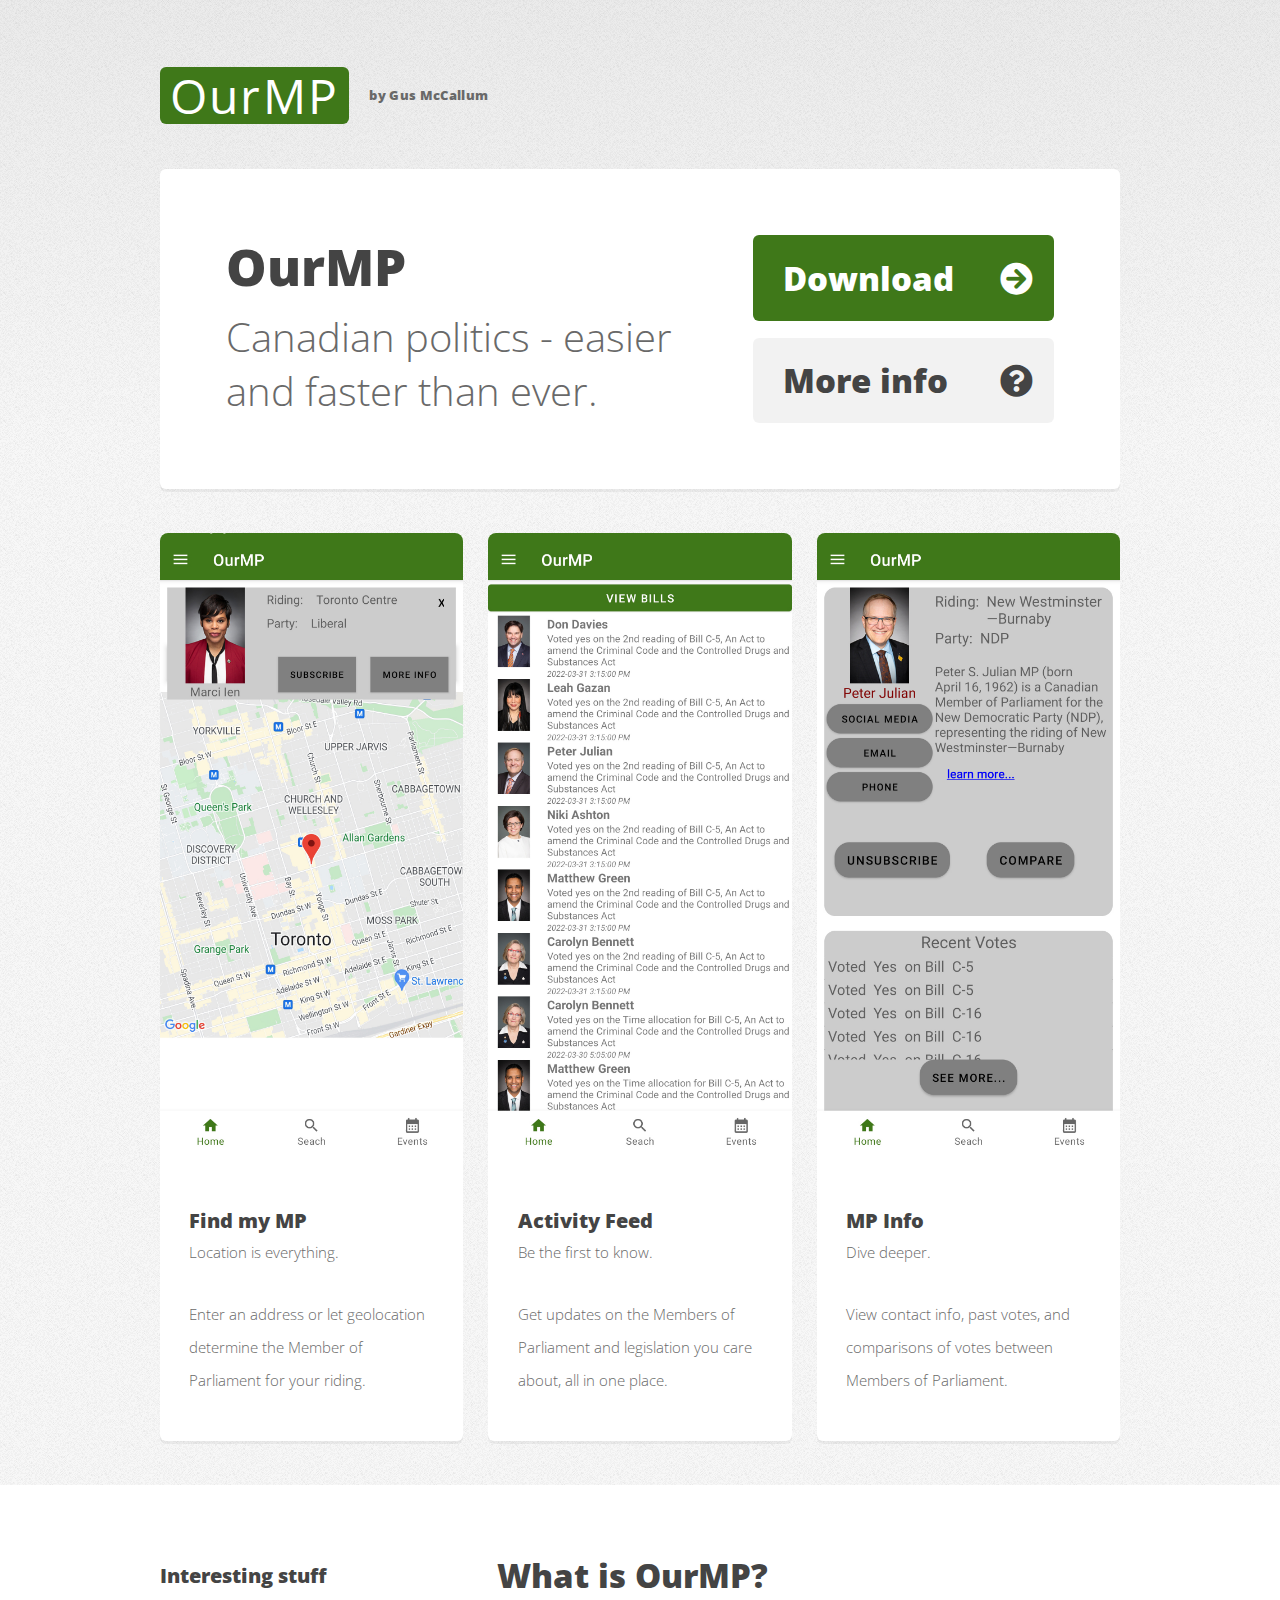
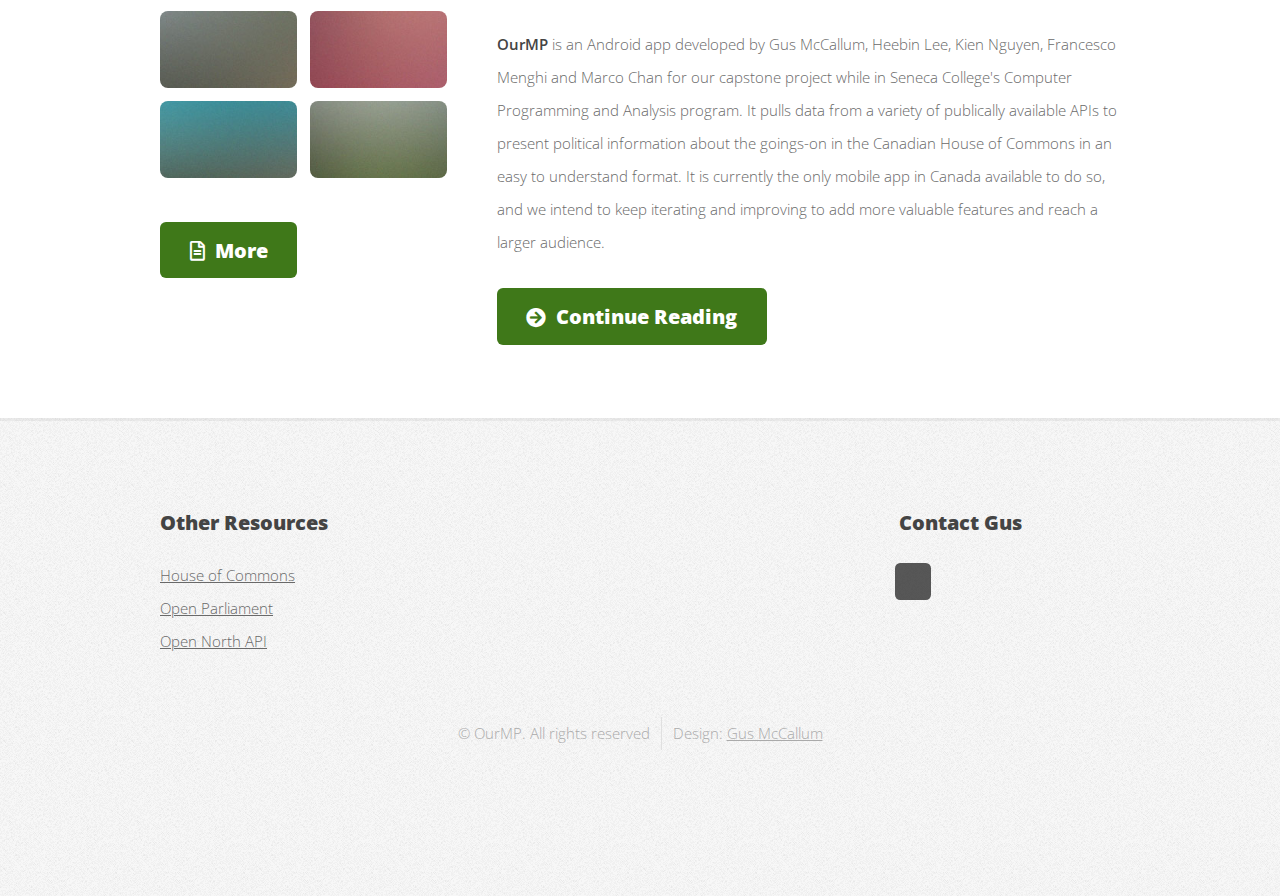
==== commit eb8b5678: "OurMP" ====
--- a/index.html
+++ b/index.html
@@ -1,29 +1,201 @@
-<!doctype html>
-<html lang = "en">
-<head>
-<meta charset="utf-8">
-<title>Scene1</title>
-<meta name="viewport" content="width=device-width, initial-scale=1">
-</head>
-<body>
-<h1>Scene1</h1>
-
-<p>
->Lorem ipsum dolor sit amet, <b>consectetur</b> adipiscing elit, sed do eiusmod tempor incididunt ut labore et dolore magna aliqua. Ut enim ad minim veniam, quis nostrud exercitation ullamco laboris nisi ut aliquip ex ea commodo consequat. <i>Duis aute irure</i> dolor in reprehenderit in voluptate velit esse cillum dolore eu fugiat nulla pariatur. Excepteur sint occaecat cupidatat non proident, sunt in culpa qui officia deserunt mollit anim id est laborum.
-</p>
-<p>
-* First item
-* Second item
-* Third item
-</p>
-<p>
----
-</p>
-<p>
-| Syntax | Description|
-|--------|------------|
-| Header | Title |
-| Paragraph | Text |
-</p>
-</body>
+<!DOCTYPE HTML>
+<!--
+	Verti by HTML5 UP
+	html5up.net | @ajlkn
+	Free for personal and commercial use under the CCA 3.0 license (html5up.net/license)
+-->
+<html>
+	<head>
+		<title>OurMP</title>
+		<meta charset="utf-8" />
+		<meta name="viewport" content="width=device-width, initial-scale=1, user-scalable=no" />
+		<link rel="stylesheet" href="assets/css/main.css" />
+	</head>
+	<body class="is-preload homepage">
+		<div id="page-wrapper">
+
+			<!-- Header -->
+				<div id="header-wrapper">
+					<header id="header" class="container">
+
+						<!-- Logo -->
+							<div id="logo">
+								<h1><a href="index.html">OurMP</a></h1>
+								<span>by Gus McCallum</span>
+							</div>
+
+					</header>
+				</div>
+
+			<!-- Banner -->
+				<div id="banner-wrapper">
+					<div id="banner" class="box container">
+						<div class="row">
+							<div class="col-7 col-12-medium">
+								<h2>OurMP</h2>
+								<p>Canadian politics - easier and faster than ever.</p>
+							</div>
+							<div class="col-5 col-12-medium">
+								<ul>
+									<li><a href="#" class="button large icon solid fa-arrow-circle-right">Download</a></li>
+									<li><a href="#" class="button alt large icon solid fa-question-circle">More info</a></li>
+								</ul>
+							</div>
+						</div>
+					</div>
+				</div>
+
+			<!-- Features -->
+				<div id="features-wrapper">
+					<div class="container">
+						<div class="row">
+							<div class="col-4 col-12-medium">
+
+								<!-- Box -->
+									<section class="box feature">
+										<a href="#" class="image featured"><img src="images/findmp.jpg" alt="Find my MP" /></a>
+										<div class="inner">
+											<header>
+												<h2>Find my MP</h2>
+												<p>Location is everything.</p>
+											</header>
+											<p>Enter an address or let geolocation determine the Member of Parliament for your riding.                         </p>
+										</div>
+									</section>
+
+							</div>
+							<div class="col-4 col-12-medium">
+
+								<!-- Box -->
+									<section class="box feature">
+										<a href="#" class="image featured"><img src="images/activityfeed.jpg" alt="" /></a>
+										<div class="inner">
+											<header>
+												<h2>Activity Feed</h2>
+												<p>Be the first to know.</p>
+											</header>
+											<p>Get updates on the Members of Parliament and legislation you care about, all in one place.</p>
+										</div>
+									</section>
+
+							</div>
+							<div class="col-4 col-12-medium">
+
+								<!-- Box -->
+									<section class="box feature">
+										<a href="#" class="image featured"><img src="images/mpcard.jpg" alt="" /></a>
+										<div class="inner">
+											<header>
+												<h2>MP Info</h2>
+												<p>Dive deeper.</p>
+											</header>
+											<p>View contact info, past votes, and comparisons of votes between Members of Parliament.</p>
+										</div>
+									</section>
+
+							</div>
+						</div>
+					</div>
+				</div>
+
+			<!-- Main -->
+				<div id="main-wrapper">
+					<div class="container">
+						<div class="row gtr-200">
+							<div class="col-4 col-12-medium">
+
+								<!-- Sidebar -->
+									<div id="sidebar">
+										<section class="widget thumbnails">
+											<h3>Interesting stuff</h3>
+											<div class="grid">
+												<div class="row gtr-50">
+													<div class="col-6"><a href="#" class="image fit"><img src="images/pic04.jpg" alt="" /></a></div>
+													<div class="col-6"><a href="#" class="image fit"><img src="images/pic05.jpg" alt="" /></a></div>
+													<div class="col-6"><a href="#" class="image fit"><img src="images/pic06.jpg" alt="" /></a></div>
+													<div class="col-6"><a href="#" class="image fit"><img src="images/pic07.jpg" alt="" /></a></div>
+												</div>
+											</div>
+											<a href="#" class="button icon fa-file-alt">More</a>
+										</section>
+									</div>
+
+							</div>
+							<div class="col-8 col-12-medium imp-medium">
+
+								<!-- Content -->
+									<div id="content">
+										<section class="last">
+											<h2>What is OurMP?</h2>
+											<p></p><strong>OurMP</strong> is an Android app developed by Gus McCallum, Heebin Lee, Kien Nguyen, Francesco Menghi and Marco Chan for our capstone project while in Seneca College's Computer Programming and Analysis program.
+										 	It pulls data from a variety of publically available APIs to present political information about the goings-on in the Canadian House of Commons in an easy to understand format. 
+											It is currently the only mobile app in Canada available to do so, and we intend to keep iterating and improving to add more valuable features and reach a larger audience.</p>
+											<a href="#" class="button icon solid fa-arrow-circle-right">Continue Reading</a>
+										</section>
+									</div>
+
+							</div>
+						</div>
+					</div>
+				</div>
+
+			<!-- Footer -->
+				<div id="footer-wrapper">
+					<footer id="footer" class="container">
+						<div class="row">
+							<div class="col-3 col-6-medium col-12-small">
+
+								<!-- Links -->
+									<section class="widget links">
+										<h3>Other Resources</h3>
+										<ul class="style2">
+											<li><a href="https://www.ourcommons.ca/en">House of Commons</a></li>
+											<li><a href="https://openparliament.ca/">Open Parliament</a></li>
+											<li><a href="https://represent.opennorth.ca/api/">Open North API</a></li>
+										</ul>
+									</section>
+
+							</div>
+							<div class="col-3 col-6-medium col-12-small">
+
+							</div>
+							<div class="col-3 col-6-medium col-12-small">
+
+							</div>
+							<div class="col-3 col-6-medium col-12-small">
+
+								<!-- Contact -->
+									<section class="widget contact last">
+										<h3>Contact Gus</h3>
+										<ul>
+											<li><a href="mailto:angushmccallum@gmail.com" class="icon brands fa-email"><span class="label">Email</span></a></li>
+										</ul>
+									</section>
+
+							</div>
+						</div>
+						<div class="row">
+							<div class="col-12">
+								<div id="copyright">
+									<ul class="menu">
+										<li>&copy; OurMP. All rights reserved</li><li>Design: <a href="http://html5up.net">Gus McCallum</a></li>
+									</ul>
+								</div>
+							</div>
+						</div>
+					</footer>
+				</div>
+
+			</div>
+
+		<!-- Scripts -->
+
+			<script src="assets/js/jquery.min.js"></script>
+			<script src="assets/js/jquery.dropotron.min.js"></script>
+			<script src="assets/js/browser.min.js"></script>
+			<script src="assets/js/breakpoints.min.js"></script>
+			<script src="assets/js/util.js"></script>
+			<script src="assets/js/main.js"></script>
+
+	</body>
 </html>--- a/assets/css/main.css
+++ b/assets/css/main.css
@@ -0,0 +1,2688 @@
+@import url("fontawesome-all.min.css");
+@import url("https://fonts.googleapis.com/css?family=Oleo+Script:400|Open+Sans:300,300italic,600,600italic,800");
+
+/*
+	Verti by HTML5 UP
+	html5up.net | @ajlkn
+	Free for personal and commercial use under the CCA 3.0 license (html5up.net/license)
+*/
+
+html, body, div, span, applet, object,
+iframe, h1, h2, h3, h4, h5, h6, p, blockquote,
+pre, a, abbr, acronym, address, big, cite,
+code, del, dfn, em, img, ins, kbd, q, s, samp,
+small, strike, strong, sub, sup, tt, var, b,
+u, i, center, dl, dt, dd, ol, ul, li, fieldset,
+form, label, legend, table, caption, tbody,
+tfoot, thead, tr, th, td, article, aside,
+canvas, details, embed, figure, figcaption,
+footer, header, hgroup, menu, nav, output, ruby,
+section, summary, time, mark, audio, video {
+	margin: 0;
+	padding: 0;
+	border: 0;
+	font-size: 100%;
+	font: inherit;
+	vertical-align: baseline;}
+
+article, aside, details, figcaption, figure,
+footer, header, hgroup, menu, nav, section {
+	display: block;}
+
+body {
+	line-height: 1;
+}
+
+ol, ul {
+	list-style: none;
+}
+
+blockquote, q {
+	quotes: none;
+}
+
+	blockquote:before, blockquote:after, q:before, q:after {
+		content: '';
+		content: none;
+	}
+
+table {
+	border-collapse: collapse;
+	border-spacing: 0;
+}
+
+body {
+	-webkit-text-size-adjust: none;
+}
+
+mark {
+	background-color: transparent;
+	color: inherit;
+}
+
+input::-moz-focus-inner {
+	border: 0;
+	padding: 0;
+}
+
+input, select, textarea {
+	-moz-appearance: none;
+	-webkit-appearance: none;
+	-ms-appearance: none;
+	appearance: none;
+}
+
+/* Basic */
+
+	@-ms-viewport {
+		width: device-width;
+	}
+
+	html {
+		box-sizing: border-box;
+	}
+
+	*, *:before, *:after {
+		box-sizing: inherit;
+	}
+
+	body {
+		background-image: -moz-linear-gradient(top, rgba(0, 0, 0, 0.05), rgba(0, 0, 0, 0)), url("images/bg01.png");
+		background-image: -webkit-linear-gradient(top, rgba(0, 0, 0, 0.05), rgba(0, 0, 0, 0)), url("images/bg01.png");
+		background-image: -ms-linear-gradient(top, rgba(0, 0, 0, 0.05), rgba(0, 0, 0, 0)), url("images/bg01.png");
+		background-image: linear-gradient(top, rgba(0, 0, 0, 0.05), rgba(0, 0, 0, 0)), url("images/bg01.png");
+		background-color: #f7f7f7;
+		background-position: top left, top left;
+		background-repeat: repeat-x, repeat;
+		background-size: 100% 30em, auto;
+		font-family: 'Open Sans', sans-serif;
+		font-size: 13pt;
+		color: #696969;
+		font-weight: 300;
+		line-height: 2.25em;
+	}
+
+		body.is-preload *, body.is-preload *:before, body.is-preload *:after {
+			-moz-animation: none !important;
+			-webkit-animation: none !important;
+			-ms-animation: none !important;
+			animation: none !important;
+			-moz-transition: none !important;
+			-webkit-transition: none !important;
+			-ms-transition: none !important;
+			transition: none !important;
+		}
+
+	input, select, textarea {
+		font-family: 'Open Sans', sans-serif;
+		font-size: 13pt;
+		color: #696969;
+		font-weight: 300;
+		line-height: 2.25em;
+	}
+
+	a {
+		color: #0090c5;
+		text-decoration: underline;
+	}
+
+		a:hover {
+			text-decoration: none;
+		}
+
+	h1, h2, h3, h4, h5, h6 {
+		color: #444;
+		font-weight: 800;
+	}
+
+		h1 a, h2 a, h3 a, h4 a, h5 a, h6 a {
+			color: inherit;
+			text-decoration: none;
+			outline: 0;
+		}
+
+	h2 {
+		font-size: 2.25em;
+		margin: 0 0 1.1em 0;
+		line-height: 1em;
+	}
+
+	h3 {
+		font-size: 1.35em;
+		margin: 0 0 1em 0;
+	}
+
+	b, strong {
+		font-weight: 600;
+		color: #444;
+	}
+
+	i, em {
+		font-style: italic;
+	}
+
+	br.clear {
+		clear: both;
+	}
+
+	sub {
+		position: relative;
+		top: 0.5em;
+		font-size: 0.8em;
+	}
+
+	sup {
+		position: relative;
+		top: -0.5em;
+		font-size: 0.8em;
+	}
+
+	hr {
+		border: 0;
+		border-top: solid 1px #eee;
+	}
+
+	blockquote {
+		border-left: solid 0.5em #eee;
+		padding: 1em 0 1em 2em;
+		font-style: italic;
+	}
+
+	p, ul, ol, dl, table {
+		margin-bottom: 2em;
+	}
+
+/* Container */
+
+	.container {
+		margin: 0 auto;
+		max-width: 100%;
+		width: 1400px;
+	}
+
+		@media screen and (max-width: 1680px) {
+
+			.container {
+				width: 1200px;
+			}
+
+		}
+
+		@media screen and (max-width: 1280px) {
+
+			.container {
+				width: 960px;
+			}
+
+		}
+
+		@media screen and (max-width: 980px) {
+
+			.container {
+				width: 90%;
+			}
+
+		}
+
+		@media screen and (max-width: 736px) {
+
+			.container {
+				width: 100%;
+			}
+
+		}
+
+/* Row */
+
+	.row {
+		display: flex;
+		flex-wrap: wrap;
+		box-sizing: border-box;
+		align-items: stretch;
+	}
+
+		.row > * {
+			box-sizing: border-box;
+		}
+
+		.row.gtr-uniform > * > :last-child {
+			margin-bottom: 0;
+		}
+
+		.row.aln-left {
+			justify-content: flex-start;
+		}
+
+		.row.aln-center {
+			justify-content: center;
+		}
+
+		.row.aln-right {
+			justify-content: flex-end;
+		}
+
+		.row.aln-top {
+			align-items: flex-start;
+		}
+
+		.row.aln-middle {
+			align-items: center;
+		}
+
+		.row.aln-bottom {
+			align-items: flex-end;
+		}
+
+		.row > .imp {
+			order: -1;
+		}
+
+		.row > .col-1 {
+			width: 8.33333%;
+		}
+
+		.row > .off-1 {
+			margin-left: 8.33333%;
+		}
+
+		.row > .col-2 {
+			width: 16.66667%;
+		}
+
+		.row > .off-2 {
+			margin-left: 16.66667%;
+		}
+
+		.row > .col-3 {
+			width: 25%;
+		}
+
+		.row > .off-3 {
+			margin-left: 25%;
+		}
+
+		.row > .col-4 {
+			width: 33.33333%;
+		}
+
+		.row > .off-4 {
+			margin-left: 33.33333%;
+		}
+
+		.row > .col-5 {
+			width: 41.66667%;
+		}
+
+		.row > .off-5 {
+			margin-left: 41.66667%;
+		}
+
+		.row > .col-6 {
+			width: 50%;
+		}
+
+		.row > .off-6 {
+			margin-left: 50%;
+		}
+
+		.row > .col-7 {
+			width: 58.33333%;
+		}
+
+		.row > .off-7 {
+			margin-left: 58.33333%;
+		}
+
+		.row > .col-8 {
+			width: 66.66667%;
+		}
+
+		.row > .off-8 {
+			margin-left: 66.66667%;
+		}
+
+		.row > .col-9 {
+			width: 75%;
+		}
+
+		.row > .off-9 {
+			margin-left: 75%;
+		}
+
+		.row > .col-10 {
+			width: 83.33333%;
+		}
+
+		.row > .off-10 {
+			margin-left: 83.33333%;
+		}
+
+		.row > .col-11 {
+			width: 91.66667%;
+		}
+
+		.row > .off-11 {
+			margin-left: 91.66667%;
+		}
+
+		.row > .col-12 {
+			width: 100%;
+		}
+
+		.row > .off-12 {
+			margin-left: 100%;
+		}
+
+		.row.gtr-0 {
+			margin-top: 0px;
+			margin-left: 0px;
+		}
+
+			.row.gtr-0 > * {
+				padding: 0px 0 0 0px;
+			}
+
+			.row.gtr-0.gtr-uniform {
+				margin-top: 0px;
+			}
+
+				.row.gtr-0.gtr-uniform > * {
+					padding-top: 0px;
+				}
+
+		.row.gtr-25 {
+			margin-top: -10px;
+			margin-left: -10px;
+		}
+
+			.row.gtr-25 > * {
+				padding: 10px 0 0 10px;
+			}
+
+			.row.gtr-25.gtr-uniform {
+				margin-top: -10px;
+			}
+
+				.row.gtr-25.gtr-uniform > * {
+					padding-top: 10px;
+				}
+
+		.row.gtr-50 {
+			margin-top: -20px;
+			margin-left: -20px;
+		}
+
+			.row.gtr-50 > * {
+				padding: 20px 0 0 20px;
+			}
+
+			.row.gtr-50.gtr-uniform {
+				margin-top: -20px;
+			}
+
+				.row.gtr-50.gtr-uniform > * {
+					padding-top: 20px;
+				}
+
+		.row {
+			margin-top: -40px;
+			margin-left: -40px;
+		}
+
+			.row > * {
+				padding: 40px 0 0 40px;
+			}
+
+			.row.gtr-uniform {
+				margin-top: -40px;
+			}
+
+				.row.gtr-uniform > * {
+					padding-top: 40px;
+				}
+
+		.row.gtr-150 {
+			margin-top: -60px;
+			margin-left: -60px;
+		}
+
+			.row.gtr-150 > * {
+				padding: 60px 0 0 60px;
+			}
+
+			.row.gtr-150.gtr-uniform {
+				margin-top: -60px;
+			}
+
+				.row.gtr-150.gtr-uniform > * {
+					padding-top: 60px;
+				}
+
+		.row.gtr-200 {
+			margin-top: -80px;
+			margin-left: -80px;
+		}
+
+			.row.gtr-200 > * {
+				padding: 80px 0 0 80px;
+			}
+
+			.row.gtr-200.gtr-uniform {
+				margin-top: -80px;
+			}
+
+				.row.gtr-200.gtr-uniform > * {
+					padding-top: 80px;
+				}
+
+		@media screen and (max-width: 1680px) {
+
+			.row {
+				display: flex;
+				flex-wrap: wrap;
+				box-sizing: border-box;
+				align-items: stretch;
+			}
+
+				.row > * {
+					box-sizing: border-box;
+				}
+
+				.row.gtr-uniform > * > :last-child {
+					margin-bottom: 0;
+				}
+
+				.row.aln-left {
+					justify-content: flex-start;
+				}
+
+				.row.aln-center {
+					justify-content: center;
+				}
+
+				.row.aln-right {
+					justify-content: flex-end;
+				}
+
+				.row.aln-top {
+					align-items: flex-start;
+				}
+
+				.row.aln-middle {
+					align-items: center;
+				}
+
+				.row.aln-bottom {
+					align-items: flex-end;
+				}
+
+				.row > .imp-xlarge {
+					order: -1;
+				}
+
+				.row > .col-1-xlarge {
+					width: 8.33333%;
+				}
+
+				.row > .off-1-xlarge {
+					margin-left: 8.33333%;
+				}
+
+				.row > .col-2-xlarge {
+					width: 16.66667%;
+				}
+
+				.row > .off-2-xlarge {
+					margin-left: 16.66667%;
+				}
+
+				.row > .col-3-xlarge {
+					width: 25%;
+				}
+
+				.row > .off-3-xlarge {
+					margin-left: 25%;
+				}
+
+				.row > .col-4-xlarge {
+					width: 33.33333%;
+				}
+
+				.row > .off-4-xlarge {
+					margin-left: 33.33333%;
+				}
+
+				.row > .col-5-xlarge {
+					width: 41.66667%;
+				}
+
+				.row > .off-5-xlarge {
+					margin-left: 41.66667%;
+				}
+
+				.row > .col-6-xlarge {
+					width: 50%;
+				}
+
+				.row > .off-6-xlarge {
+					margin-left: 50%;
+				}
+
+				.row > .col-7-xlarge {
+					width: 58.33333%;
+				}
+
+				.row > .off-7-xlarge {
+					margin-left: 58.33333%;
+				}
+
+				.row > .col-8-xlarge {
+					width: 66.66667%;
+				}
+
+				.row > .off-8-xlarge {
+					margin-left: 66.66667%;
+				}
+
+				.row > .col-9-xlarge {
+					width: 75%;
+				}
+
+				.row > .off-9-xlarge {
+					margin-left: 75%;
+				}
+
+				.row > .col-10-xlarge {
+					width: 83.33333%;
+				}
+
+				.row > .off-10-xlarge {
+					margin-left: 83.33333%;
+				}
+
+				.row > .col-11-xlarge {
+					width: 91.66667%;
+				}
+
+				.row > .off-11-xlarge {
+					margin-left: 91.66667%;
+				}
+
+				.row > .col-12-xlarge {
+					width: 100%;
+				}
+
+				.row > .off-12-xlarge {
+					margin-left: 100%;
+				}
+
+				.row.gtr-0 {
+					margin-top: 0px;
+					margin-left: 0px;
+				}
+
+					.row.gtr-0 > * {
+						padding: 0px 0 0 0px;
+					}
+
+					.row.gtr-0.gtr-uniform {
+						margin-top: 0px;
+					}
+
+						.row.gtr-0.gtr-uniform > * {
+							padding-top: 0px;
+						}
+
+				.row.gtr-25 {
+					margin-top: -10px;
+					margin-left: -10px;
+				}
+
+					.row.gtr-25 > * {
+						padding: 10px 0 0 10px;
+					}
+
+					.row.gtr-25.gtr-uniform {
+						margin-top: -10px;
+					}
+
+						.row.gtr-25.gtr-uniform > * {
+							padding-top: 10px;
+						}
+
+				.row.gtr-50 {
+					margin-top: -20px;
+					margin-left: -20px;
+				}
+
+					.row.gtr-50 > * {
+						padding: 20px 0 0 20px;
+					}
+
+					.row.gtr-50.gtr-uniform {
+						margin-top: -20px;
+					}
+
+						.row.gtr-50.gtr-uniform > * {
+							padding-top: 20px;
+						}
+
+				.row {
+					margin-top: -40px;
+					margin-left: -40px;
+				}
+
+					.row > * {
+						padding: 40px 0 0 40px;
+					}
+
+					.row.gtr-uniform {
+						margin-top: -40px;
+					}
+
+						.row.gtr-uniform > * {
+							padding-top: 40px;
+						}
+
+				.row.gtr-150 {
+					margin-top: -60px;
+					margin-left: -60px;
+				}
+
+					.row.gtr-150 > * {
+						padding: 60px 0 0 60px;
+					}
+
+					.row.gtr-150.gtr-uniform {
+						margin-top: -60px;
+					}
+
+						.row.gtr-150.gtr-uniform > * {
+							padding-top: 60px;
+						}
+
+				.row.gtr-200 {
+					margin-top: -80px;
+					margin-left: -80px;
+				}
+
+					.row.gtr-200 > * {
+						padding: 80px 0 0 80px;
+					}
+
+					.row.gtr-200.gtr-uniform {
+						margin-top: -80px;
+					}
+
+						.row.gtr-200.gtr-uniform > * {
+							padding-top: 80px;
+						}
+
+		}
+
+		@media screen and (max-width: 1280px) {
+
+			.row {
+				display: flex;
+				flex-wrap: wrap;
+				box-sizing: border-box;
+				align-items: stretch;
+			}
+
+				.row > * {
+					box-sizing: border-box;
+				}
+
+				.row.gtr-uniform > * > :last-child {
+					margin-bottom: 0;
+				}
+
+				.row.aln-left {
+					justify-content: flex-start;
+				}
+
+				.row.aln-center {
+					justify-content: center;
+				}
+
+				.row.aln-right {
+					justify-content: flex-end;
+				}
+
+				.row.aln-top {
+					align-items: flex-start;
+				}
+
+				.row.aln-middle {
+					align-items: center;
+				}
+
+				.row.aln-bottom {
+					align-items: flex-end;
+				}
+
+				.row > .imp-large {
+					order: -1;
+				}
+
+				.row > .col-1-large {
+					width: 8.33333%;
+				}
+
+				.row > .off-1-large {
+					margin-left: 8.33333%;
+				}
+
+				.row > .col-2-large {
+					width: 16.66667%;
+				}
+
+				.row > .off-2-large {
+					margin-left: 16.66667%;
+				}
+
+				.row > .col-3-large {
+					width: 25%;
+				}
+
+				.row > .off-3-large {
+					margin-left: 25%;
+				}
+
+				.row > .col-4-large {
+					width: 33.33333%;
+				}
+
+				.row > .off-4-large {
+					margin-left: 33.33333%;
+				}
+
+				.row > .col-5-large {
+					width: 41.66667%;
+				}
+
+				.row > .off-5-large {
+					margin-left: 41.66667%;
+				}
+
+				.row > .col-6-large {
+					width: 50%;
+				}
+
+				.row > .off-6-large {
+					margin-left: 50%;
+				}
+
+				.row > .col-7-large {
+					width: 58.33333%;
+				}
+
+				.row > .off-7-large {
+					margin-left: 58.33333%;
+				}
+
+				.row > .col-8-large {
+					width: 66.66667%;
+				}
+
+				.row > .off-8-large {
+					margin-left: 66.66667%;
+				}
+
+				.row > .col-9-large {
+					width: 75%;
+				}
+
+				.row > .off-9-large {
+					margin-left: 75%;
+				}
+
+				.row > .col-10-large {
+					width: 83.33333%;
+				}
+
+				.row > .off-10-large {
+					margin-left: 83.33333%;
+				}
+
+				.row > .col-11-large {
+					width: 91.66667%;
+				}
+
+				.row > .off-11-large {
+					margin-left: 91.66667%;
+				}
+
+				.row > .col-12-large {
+					width: 100%;
+				}
+
+				.row > .off-12-large {
+					margin-left: 100%;
+				}
+
+				.row.gtr-0 {
+					margin-top: 0px;
+					margin-left: 0px;
+				}
+
+					.row.gtr-0 > * {
+						padding: 0px 0 0 0px;
+					}
+
+					.row.gtr-0.gtr-uniform {
+						margin-top: 0px;
+					}
+
+						.row.gtr-0.gtr-uniform > * {
+							padding-top: 0px;
+						}
+
+				.row.gtr-25 {
+					margin-top: -6.25px;
+					margin-left: -6.25px;
+				}
+
+					.row.gtr-25 > * {
+						padding: 6.25px 0 0 6.25px;
+					}
+
+					.row.gtr-25.gtr-uniform {
+						margin-top: -6.25px;
+					}
+
+						.row.gtr-25.gtr-uniform > * {
+							padding-top: 6.25px;
+						}
+
+				.row.gtr-50 {
+					margin-top: -12.5px;
+					margin-left: -12.5px;
+				}
+
+					.row.gtr-50 > * {
+						padding: 12.5px 0 0 12.5px;
+					}
+
+					.row.gtr-50.gtr-uniform {
+						margin-top: -12.5px;
+					}
+
+						.row.gtr-50.gtr-uniform > * {
+							padding-top: 12.5px;
+						}
+
+				.row {
+					margin-top: -25px;
+					margin-left: -25px;
+				}
+
+					.row > * {
+						padding: 25px 0 0 25px;
+					}
+
+					.row.gtr-uniform {
+						margin-top: -25px;
+					}
+
+						.row.gtr-uniform > * {
+							padding-top: 25px;
+						}
+
+				.row.gtr-150 {
+					margin-top: -37.5px;
+					margin-left: -37.5px;
+				}
+
+					.row.gtr-150 > * {
+						padding: 37.5px 0 0 37.5px;
+					}
+
+					.row.gtr-150.gtr-uniform {
+						margin-top: -37.5px;
+					}
+
+						.row.gtr-150.gtr-uniform > * {
+							padding-top: 37.5px;
+						}
+
+				.row.gtr-200 {
+					margin-top: -50px;
+					margin-left: -50px;
+				}
+
+					.row.gtr-200 > * {
+						padding: 50px 0 0 50px;
+					}
+
+					.row.gtr-200.gtr-uniform {
+						margin-top: -50px;
+					}
+
+						.row.gtr-200.gtr-uniform > * {
+							padding-top: 50px;
+						}
+
+		}
+
+		@media screen and (max-width: 980px) {
+
+			.row {
+				display: flex;
+				flex-wrap: wrap;
+				box-sizing: border-box;
+				align-items: stretch;
+			}
+
+				.row > * {
+					box-sizing: border-box;
+				}
+
+				.row.gtr-uniform > * > :last-child {
+					margin-bottom: 0;
+				}
+
+				.row.aln-left {
+					justify-content: flex-start;
+				}
+
+				.row.aln-center {
+					justify-content: center;
+				}
+
+				.row.aln-right {
+					justify-content: flex-end;
+				}
+
+				.row.aln-top {
+					align-items: flex-start;
+				}
+
+				.row.aln-middle {
+					align-items: center;
+				}
+
+				.row.aln-bottom {
+					align-items: flex-end;
+				}
+
+				.row > .imp-medium {
+					order: -1;
+				}
+
+				.row > .col-1-medium {
+					width: 8.33333%;
+				}
+
+				.row > .off-1-medium {
+					margin-left: 8.33333%;
+				}
+
+				.row > .col-2-medium {
+					width: 16.66667%;
+				}
+
+				.row > .off-2-medium {
+					margin-left: 16.66667%;
+				}
+
+				.row > .col-3-medium {
+					width: 25%;
+				}
+
+				.row > .off-3-medium {
+					margin-left: 25%;
+				}
+
+				.row > .col-4-medium {
+					width: 33.33333%;
+				}
+
+				.row > .off-4-medium {
+					margin-left: 33.33333%;
+				}
+
+				.row > .col-5-medium {
+					width: 41.66667%;
+				}
+
+				.row > .off-5-medium {
+					margin-left: 41.66667%;
+				}
+
+				.row > .col-6-medium {
+					width: 50%;
+				}
+
+				.row > .off-6-medium {
+					margin-left: 50%;
+				}
+
+				.row > .col-7-medium {
+					width: 58.33333%;
+				}
+
+				.row > .off-7-medium {
+					margin-left: 58.33333%;
+				}
+
+				.row > .col-8-medium {
+					width: 66.66667%;
+				}
+
+				.row > .off-8-medium {
+					margin-left: 66.66667%;
+				}
+
+				.row > .col-9-medium {
+					width: 75%;
+				}
+
+				.row > .off-9-medium {
+					margin-left: 75%;
+				}
+
+				.row > .col-10-medium {
+					width: 83.33333%;
+				}
+
+				.row > .off-10-medium {
+					margin-left: 83.33333%;
+				}
+
+				.row > .col-11-medium {
+					width: 91.66667%;
+				}
+
+				.row > .off-11-medium {
+					margin-left: 91.66667%;
+				}
+
+				.row > .col-12-medium {
+					width: 100%;
+				}
+
+				.row > .off-12-medium {
+					margin-left: 100%;
+				}
+
+				.row.gtr-0 {
+					margin-top: 0px;
+					margin-left: 0px;
+				}
+
+					.row.gtr-0 > * {
+						padding: 0px 0 0 0px;
+					}
+
+					.row.gtr-0.gtr-uniform {
+						margin-top: 0px;
+					}
+
+						.row.gtr-0.gtr-uniform > * {
+							padding-top: 0px;
+						}
+
+				.row.gtr-25 {
+					margin-top: -6.25px;
+					margin-left: -6.25px;
+				}
+
+					.row.gtr-25 > * {
+						padding: 6.25px 0 0 6.25px;
+					}
+
+					.row.gtr-25.gtr-uniform {
+						margin-top: -6.25px;
+					}
+
+						.row.gtr-25.gtr-uniform > * {
+							padding-top: 6.25px;
+						}
+
+				.row.gtr-50 {
+					margin-top: -12.5px;
+					margin-left: -12.5px;
+				}
+
+					.row.gtr-50 > * {
+						padding: 12.5px 0 0 12.5px;
+					}
+
+					.row.gtr-50.gtr-uniform {
+						margin-top: -12.5px;
+					}
+
+						.row.gtr-50.gtr-uniform > * {
+							padding-top: 12.5px;
+						}
+
+				.row {
+					margin-top: -25px;
+					margin-left: -25px;
+				}
+
+					.row > * {
+						padding: 25px 0 0 25px;
+					}
+
+					.row.gtr-uniform {
+						margin-top: -25px;
+					}
+
+						.row.gtr-uniform > * {
+							padding-top: 25px;
+						}
+
+				.row.gtr-150 {
+					margin-top: -37.5px;
+					margin-left: -37.5px;
+				}
+
+					.row.gtr-150 > * {
+						padding: 37.5px 0 0 37.5px;
+					}
+
+					.row.gtr-150.gtr-uniform {
+						margin-top: -37.5px;
+					}
+
+						.row.gtr-150.gtr-uniform > * {
+							padding-top: 37.5px;
+						}
+
+				.row.gtr-200 {
+					margin-top: -50px;
+					margin-left: -50px;
+				}
+
+					.row.gtr-200 > * {
+						padding: 50px 0 0 50px;
+					}
+
+					.row.gtr-200.gtr-uniform {
+						margin-top: -50px;
+					}
+
+						.row.gtr-200.gtr-uniform > * {
+							padding-top: 50px;
+						}
+
+		}
+
+		@media screen and (max-width: 736px) {
+
+			.row {
+				display: flex;
+				flex-wrap: wrap;
+				box-sizing: border-box;
+				align-items: stretch;
+			}
+
+				.row > * {
+					box-sizing: border-box;
+				}
+
+				.row.gtr-uniform > * > :last-child {
+					margin-bottom: 0;
+				}
+
+				.row.aln-left {
+					justify-content: flex-start;
+				}
+
+				.row.aln-center {
+					justify-content: center;
+				}
+
+				.row.aln-right {
+					justify-content: flex-end;
+				}
+
+				.row.aln-top {
+					align-items: flex-start;
+				}
+
+				.row.aln-middle {
+					align-items: center;
+				}
+
+				.row.aln-bottom {
+					align-items: flex-end;
+				}
+
+				.row > .imp-small {
+					order: -1;
+				}
+
+				.row > .col-1-small {
+					width: 8.33333%;
+				}
+
+				.row > .off-1-small {
+					margin-left: 8.33333%;
+				}
+
+				.row > .col-2-small {
+					width: 16.66667%;
+				}
+
+				.row > .off-2-small {
+					margin-left: 16.66667%;
+				}
+
+				.row > .col-3-small {
+					width: 25%;
+				}
+
+				.row > .off-3-small {
+					margin-left: 25%;
+				}
+
+				.row > .col-4-small {
+					width: 33.33333%;
+				}
+
+				.row > .off-4-small {
+					margin-left: 33.33333%;
+				}
+
+				.row > .col-5-small {
+					width: 41.66667%;
+				}
+
+				.row > .off-5-small {
+					margin-left: 41.66667%;
+				}
+
+				.row > .col-6-small {
+					width: 50%;
+				}
+
+				.row > .off-6-small {
+					margin-left: 50%;
+				}
+
+				.row > .col-7-small {
+					width: 58.33333%;
+				}
+
+				.row > .off-7-small {
+					margin-left: 58.33333%;
+				}
+
+				.row > .col-8-small {
+					width: 66.66667%;
+				}
+
+				.row > .off-8-small {
+					margin-left: 66.66667%;
+				}
+
+				.row > .col-9-small {
+					width: 75%;
+				}
+
+				.row > .off-9-small {
+					margin-left: 75%;
+				}
+
+				.row > .col-10-small {
+					width: 83.33333%;
+				}
+
+				.row > .off-10-small {
+					margin-left: 83.33333%;
+				}
+
+				.row > .col-11-small {
+					width: 91.66667%;
+				}
+
+				.row > .off-11-small {
+					margin-left: 91.66667%;
+				}
+
+				.row > .col-12-small {
+					width: 100%;
+				}
+
+				.row > .off-12-small {
+					margin-left: 100%;
+				}
+
+				.row.gtr-0 {
+					margin-top: 0px;
+					margin-left: 0px;
+				}
+
+					.row.gtr-0 > * {
+						padding: 0px 0 0 0px;
+					}
+
+					.row.gtr-0.gtr-uniform {
+						margin-top: 0px;
+					}
+
+						.row.gtr-0.gtr-uniform > * {
+							padding-top: 0px;
+						}
+
+				.row.gtr-25 {
+					margin-top: -5px;
+					margin-left: -5px;
+				}
+
+					.row.gtr-25 > * {
+						padding: 5px 0 0 5px;
+					}
+
+					.row.gtr-25.gtr-uniform {
+						margin-top: -5px;
+					}
+
+						.row.gtr-25.gtr-uniform > * {
+							padding-top: 5px;
+						}
+
+				.row.gtr-50 {
+					margin-top: -10px;
+					margin-left: -10px;
+				}
+
+					.row.gtr-50 > * {
+						padding: 10px 0 0 10px;
+					}
+
+					.row.gtr-50.gtr-uniform {
+						margin-top: -10px;
+					}
+
+						.row.gtr-50.gtr-uniform > * {
+							padding-top: 10px;
+						}
+
+				.row {
+					margin-top: -20px;
+					margin-left: -20px;
+				}
+
+					.row > * {
+						padding: 20px 0 0 20px;
+					}
+
+					.row.gtr-uniform {
+						margin-top: -20px;
+					}
+
+						.row.gtr-uniform > * {
+							padding-top: 20px;
+						}
+
+				.row.gtr-150 {
+					margin-top: -30px;
+					margin-left: -30px;
+				}
+
+					.row.gtr-150 > * {
+						padding: 30px 0 0 30px;
+					}
+
+					.row.gtr-150.gtr-uniform {
+						margin-top: -30px;
+					}
+
+						.row.gtr-150.gtr-uniform > * {
+							padding-top: 30px;
+						}
+
+				.row.gtr-200 {
+					margin-top: -40px;
+					margin-left: -40px;
+				}
+
+					.row.gtr-200 > * {
+						padding: 40px 0 0 40px;
+					}
+
+					.row.gtr-200.gtr-uniform {
+						margin-top: -40px;
+					}
+
+						.row.gtr-200.gtr-uniform > * {
+							padding-top: 40px;
+						}
+
+		}
+
+/* Section/Article */
+
+	section, article {
+		margin-bottom: 5em;
+	}
+
+	section > :last-child,
+	article > :last-child,
+	section:last-child,
+	article:last-child {
+		margin-bottom: 0;
+	}
+
+	header {
+		margin: 0 0 2em 0;
+	}
+
+		header h2, header h3 {
+			margin: 0 0 0.25em 0;
+		}
+
+		header p {
+			margin: 0;
+		}
+
+	footer {
+		margin: 2.5em 0 0 0;
+	}
+
+/* Forms */
+
+	form label {
+		display: block;
+		font-weight: 800;
+		margin: 0 0 1em 0;
+		font-size: 0.8em;
+		color: #444;
+	}
+
+	form input[type="text"],
+	form input[type="email"],
+	form input[type="password"],
+	form select,
+	form textarea {
+		-webkit-appearance: none;
+		display: block;
+		width: 100%;
+		border-radius: 8px;
+		border: solid 1px #eee;
+	}
+
+		form input[type="text"]:focus,
+		form input[type="email"]:focus,
+		form input[type="password"]:focus,
+		form select:focus,
+		form textarea:focus {
+			border-color: #0090c5;
+		}
+
+	form input[type="text"],
+	form input[type="email"],
+	form input[type="password"] {
+		line-height: 3em;
+		padding: 0 1em;
+	}
+
+	form select {
+		line-height: 3em;
+		padding: 0 1em;
+	}
+
+	form textarea {
+		min-height: 9em;
+		padding: 1em;
+	}
+
+	form ::-webkit-input-placeholder {
+		color: #555 !important;
+	}
+
+	form :-moz-placeholder {
+		color: #555 !important;
+	}
+
+	form ::-moz-placeholder {
+		color: #555 !important;
+	}
+
+	form :-ms-input-placeholder {
+		color: #555 !important;
+	}
+
+	form ::-moz-focus-inner {
+		border: 0;
+	}
+
+/* Tables */
+
+	table {
+		width: 100%;
+	}
+
+		table tr {
+			border-top: solid 1px #eee;
+		}
+
+			table tr:first-child {
+				border-top: 0;
+			}
+
+		table td {
+			padding: 0.5em 1em 0.5em 1em;
+		}
+
+		table th {
+			text-align: left;
+			padding: 0.5em 1em 0.5em 1em;
+			font-weight: 800;
+			margin: 0 0 1em 0;
+		}
+
+		table thead {
+			background: #404248;
+			color: #fff;
+		}
+
+/* Image */
+
+	.image {
+		display: inline-block;
+		outline: 0;
+	}
+
+		.image img {
+			display: block;
+			width: 100%;
+			border-radius: 8px;
+		}
+
+		.image.fit {
+			display: block;
+			width: 100%;
+		}
+
+		.image.featured {
+			display: block;
+			width: 100%;
+			margin: 0 0 2.5em 0;
+		}
+
+		.image.left {
+			float: left;
+			margin: 0 2em 2em 0;
+		}
+
+		.image.centered {
+			display: block;
+			margin: 0 0 2.5em 0;
+		}
+
+			.image.centered img {
+				margin: 0 auto;
+				width: auto;
+			}
+
+/* Button */
+
+	input[type="button"],
+	input[type="submit"],
+	input[type="reset"],
+	button,
+	.button {
+		-moz-transition: background-color .25s ease-in-out;
+		-webkit-transition: background-color .25s ease-in-out;
+		-ms-transition: background-color .25s ease-in-out;
+		transition: background-color .25s ease-in-out;
+		-webkit-appearance: none;
+		position: relative;
+		display: inline-block;
+		background: #3f7819;
+		color: #fff;
+		text-decoration: none;
+		border-radius: 6px;
+		font-weight: 800;
+		outline: 0;
+		border: 0;
+		cursor: pointer;
+		font-size: 1.35em;
+		padding: 0.6em 1.5em;
+	}
+
+		input[type="button"].icon:before,
+		input[type="submit"].icon:before,
+		input[type="reset"].icon:before,
+		button.icon:before,
+		.button.icon:before {
+			position: relative;
+			margin-right: 0.5em;
+			top: 0.05em;
+		}
+
+		input[type="button"]:hover,
+		input[type="submit"]:hover,
+		input[type="reset"]:hover,
+		button:hover,
+		.button:hover {
+			background: #10a0d5;
+		}
+
+		input[type="button"]:active,
+		input[type="submit"]:active,
+		input[type="reset"]:active,
+		button:active,
+		.button:active {
+			background: #20b0e5;
+		}
+
+		input[type="button"].alt,
+		input[type="submit"].alt,
+		input[type="reset"].alt,
+		button.alt,
+		.button.alt {
+			background: #f1f1f1;
+			background: rgba(0, 0, 0, 0.05);
+			color: #444;
+		}
+
+			input[type="button"].alt:hover,
+			input[type="submit"].alt:hover,
+			input[type="reset"].alt:hover,
+			button.alt:hover,
+			.button.alt:hover {
+				background: #e8e8e8;
+				background: rgba(0, 0, 0, 0.085);
+			}
+
+			input[type="button"].alt:active,
+			input[type="submit"].alt:active,
+			input[type="reset"].alt:active,
+			button.alt:active,
+			.button.alt:active {
+				background: #e4e4e4;
+				background: rgba(0, 0, 0, 0.15);
+			}
+
+		input[type="button"].large,
+		input[type="submit"].large,
+		input[type="reset"].large,
+		button.large,
+		.button.large {
+			font-size: 2.25em;
+			padding: 0.8em 0.9em;
+		}
+
+/* List */
+
+	ul {
+		list-style: disc;
+		padding-left: 1em;
+	}
+
+		ul li {
+			padding-left: 0.5em;
+		}
+
+		ul.style2 {
+			list-style: none;
+			padding-left: 0;
+		}
+
+			ul.style2 li {
+				padding-left: 0;
+			}
+
+	ol {
+		list-style: decimal;
+		padding-left: 1.25em;
+	}
+
+		ol li {
+			padding-left: 0.25em;
+		}
+
+/* Actions */
+
+	ul.actions {
+		list-style: none;
+		padding-left: 0;
+	}
+
+		ul.actions li {
+			display: inline-block;
+			padding: 0 0 0 0.25em;
+			margin: 0 0 0 0.25em;
+		}
+
+			ul.actions li:first-child {
+				margin-left: 0;
+				padding-left: 0;
+			}
+
+/* Menu */
+
+	ul.menu {
+		list-style: none;
+		padding-left: 0;
+	}
+
+		ul.menu li {
+			border-left: solid 1px #e0e0e0;
+			display: inline-block;
+			padding: 0 0 0 0.75em;
+			margin: 0 0 0 0.75em;
+		}
+
+			ul.menu li:first-child {
+				border-left: 0;
+				margin-left: 0;
+				padding-left: 0;
+			}
+
+/* Box */
+
+	.box {
+		background: #fff;
+		border-radius: 6px;
+		box-shadow: 0px 3px 0px 0px rgba(0, 0, 0, 0.05);
+		padding: 2em;
+	}
+
+		.box.feature {
+			padding: 0;
+		}
+
+			.box.feature .inner {
+				padding: 4em 2em 3em 2em;
+			}
+
+			.box.feature h2 {
+				font-size: 1.35em;
+			}
+
+			.box.feature p {
+				margin: 0;
+			}
+
+			.box.feature .image {
+				position: relative;
+				margin: 0;
+			}
+
+				.box.feature .image img {
+					border-bottom-left-radius: 0;
+					border-bottom-right-radius: 0;
+				}
+
+/* Icons */
+
+	.icon {
+		text-decoration: none;
+		position: relative;
+		text-decoration: none;
+	}
+
+		.icon:before {
+			-moz-osx-font-smoothing: grayscale;
+			-webkit-font-smoothing: antialiased;
+			display: inline-block;
+			font-style: normal;
+			font-variant: normal;
+			text-rendering: auto;
+			line-height: 1;
+			text-transform: none !important;
+			font-family: 'Font Awesome 5 Free';
+			font-weight: 400;
+		}
+
+		.icon:before {
+			line-height: inherit;
+		}
+
+		.icon.solid:before {
+			font-weight: 900;
+		}
+
+		.icon.brands:before {
+			font-family: 'Font Awesome 5 Brands';
+		}
+
+		.icon > .label {
+			display: none;
+		}
+
+/* Widgets */
+
+	.widget.thumbnails .grid {
+		margin: 0 0 3em 0;
+	}
+
+	.widget.thumbnails .image {
+		margin: 0;
+	}
+
+	.widget.contact ul {
+		list-style: none;
+		padding-left: 0;
+		overflow: hidden;
+		position: relative;
+		left: -4px;
+		top: 4px;
+		margin-bottom: 1.5em;
+	}
+
+		.widget.contact ul li {
+			display: inline-block;
+			margin-right: 0.25em;
+			padding-left: 0;
+		}
+
+			.widget.contact ul li a {
+				-moz-transition: background-color .25s ease-in-out;
+				-webkit-transition: background-color .25s ease-in-out;
+				-ms-transition: background-color .25s ease-in-out;
+				transition: background-color .25s ease-in-out;
+				display: inline-block;
+				width: 2.5em;
+				height: 2.5em;
+				text-align: center;
+				line-height: 2.5em;
+				border-radius: 0.35em;
+				outline: 0;
+				opacity: 0.75;
+				text-decoration: none;
+				background: #222222;
+			}
+
+				.widget.contact ul li a:before {
+					color: #f3f3f3;
+					font-size: 1.5em;
+					line-height: inherit;
+				}
+
+				.widget.contact ul li a:hover {
+					background: #444444;
+				}
+
+				.widget.contact ul li a:active {
+					background: #666666;
+				}
+
+/* Wrappers */
+
+	#header-wrapper {
+		padding: 4.5em 0 3em 0;
+	}
+
+	#features-wrapper {
+		padding: 3em 0 3em 0;
+	}
+
+	#main-wrapper {
+		background: #fff;
+		box-shadow: 0px 3px 0px 0px rgba(0, 0, 0, 0.05);
+		padding: 5em 0 5em 0;
+	}
+
+	#footer-wrapper {
+		padding: 6em 0 8em 0;
+	}
+
+/* Header */
+
+	#header {
+		position: relative;
+	}
+
+/* Logo */
+
+	#logo {
+		display: inline-block;
+	}
+
+		#logo h1 {
+			background: #3f7819;
+			color: #fff;
+			border-radius: 6px;
+			font: inherit;
+			font-weight: 400;
+			padding: 0.25em 0.2em 0.25em 0.2em;
+			font-size: 3.25em;
+			letter-spacing: 0.05em;
+			display: inline-block;
+			vertical-align: middle;
+		}
+
+		#logo span {
+			font-weight: 800;
+			line-height: 4.5em;
+			letter-spacing: 0.025em;
+			font-size: 0.9em;
+			vertical-align: middle;
+			margin: 0 0 0 1.25em;
+		}
+
+/* Nav */
+
+	#nav {
+		position: absolute;
+		right: 0;
+		top: 0;
+		font-size: 0.9em;
+	}
+
+		#nav ul {
+			list-style: none;
+			padding-left: 0;
+		}
+
+			#nav ul li {
+				float: left;
+				line-height: 4.5em;
+				padding-left: 1.5em;
+			}
+
+				#nav ul li a, #nav ul li span {
+					-moz-transition: background-color .25s ease-in-out;
+					-webkit-transition: background-color .25s ease-in-out;
+					-ms-transition: background-color .25s ease-in-out;
+					transition: background-color .25s ease-in-out;
+					font-weight: 800;
+					letter-spacing: 0.025em;
+					color: #696969;
+					text-decoration: none;
+					border-radius: 6px;
+					padding: 0.5em 1em 0.5em 1em;
+				}
+
+				#nav ul li > ul {
+					display: none;
+				}
+
+				#nav ul li:hover a, #nav ul li:hover span {
+					background: #fff;
+				}
+
+				#nav ul li.active a, #nav ul li.active span {
+					background: #fff;
+				}
+
+				#nav ul li.current a {
+					background: #444;
+					color: #fff;
+				}
+
+	.dropotron {
+		background: #fff;
+		letter-spacing: 0.025em;
+		color: #696969;
+		text-decoration: none;
+		border-radius: 6px;
+		padding: 0.75em 0;
+		min-width: 15em;
+		box-shadow: inset 0 0 0 1px rgba(0, 0, 0, 0.1), 0 0.25em 0.25em 0.1em rgba(0, 0, 0, 0.025);
+		margin-top: calc(-0.75em + 1px);
+		margin-left: -1px;
+		list-style: none;
+		padding-left: 0;
+	}
+
+		.dropotron li {
+			border-top: solid 1px #eee;
+			line-height: 3em;
+			padding-left: 0;
+		}
+
+			.dropotron li:first-child {
+				border-top: 0;
+			}
+
+			.dropotron li > a, .dropotron li > span {
+				-moz-transition: color .25s ease-in-out, background-color .25s ease-in-out;
+				-webkit-transition: color .25s ease-in-out, background-color .25s ease-in-out;
+				-ms-transition: color .25s ease-in-out, background-color .25s ease-in-out;
+				transition: color .25s ease-in-out, background-color .25s ease-in-out;
+				text-decoration: none;
+				color: inherit;
+				display: block;
+				padding: 0 1.5em;
+			}
+
+				.dropotron li > a:hover, .dropotron li > span:hover {
+					background: #eee;
+				}
+
+			.dropotron li.active > a, .dropotron li.active > span {
+				background: #eee;
+			}
+
+		.dropotron.level-0 {
+			font-size: 0.8em;
+			margin-left: 1.5em;
+			margin-top: 0;
+		}
+
+			.dropotron.level-0:before {
+				content: '';
+				position: absolute;
+				top: -0.5em;
+				left: 1em;
+				border-bottom: solid 0.75em #ffffff;
+				border-left: solid 0.75em transparent;
+				border-right: solid 0.75em transparent;
+				z-index: 1;
+			}
+
+/* Banner */
+
+	#banner {
+		position: relative;
+		padding: 4.5em;
+	}
+
+		#banner h2 {
+			font-size: 3.5em;
+			margin: 0.1em 0 0.35em 0;
+		}
+
+		#banner p {
+			font-size: 2.75em;
+			line-height: 1.35em;
+			margin: 0;
+		}
+
+		#banner .button {
+			width: 100%;
+			margin-bottom: 0.5em;
+		}
+
+			#banner .button.icon:before {
+				position: absolute;
+				right: 0.15em;
+				top: 50%;
+				margin-top: -0.5em;
+			}
+
+			#banner .button.alt {
+				margin-bottom: 0;
+			}
+
+		#banner ul {
+			list-style: none;
+			padding-left: 0;
+			margin: 0 0 0 2em;
+		}
+
+			#banner ul li {
+				padding-left: 0;
+			}
+
+/* Footer */
+
+	#footer {
+		margin-top: 0;
+	}
+
+		#footer a {
+			color: inherit;
+		}
+
+	#copyright {
+		color: #aaa;
+		padding: 4em 0 0 0;
+		text-align: center;
+	}
+
+		#copyright a {
+			color: inherit;
+		}
+
+/* XLarge */
+
+	@media screen and (max-width: 1680px) {
+
+		/* Basic */
+
+			body, input, select, textarea {
+				font-size: 12pt;
+			}
+
+	}
+
+/* Large */
+
+	@media screen and (max-width: 1280px) {
+
+		/* Basic */
+
+			body, input, select, textarea {
+				font-size: 11pt;
+			}
+
+	}
+
+/* Medium */
+
+	#navPanel, #navToggle {
+		display: none;
+	}
+
+	@media screen and (max-width: 980px) {
+
+		/* Basic */
+
+			html, body {
+				overflow-x: hidden;
+			}
+
+			body, input, select, textarea {
+				font-size: 11pt;
+			}
+
+		/* Section/Article */
+
+			section, article {
+				clear: both;
+				margin-bottom: 3em !important;
+			}
+
+			section.last, article.last {
+				margin-bottom: 0 !important;
+			}
+
+		/* Image */
+
+			.image.left {
+				width: 25%;
+				margin-bottom: 2em !important;
+			}
+
+		/* Menu */
+
+			ul.menu li {
+				display: block;
+				border: 0 !important;
+				padding: 0 !important;
+				margin: 0 !important;
+			}
+
+		/* Actions */
+
+			ul.actions li {
+				display: block;
+				padding: 0;
+				margin: 1em 0 0 0;
+			}
+
+				ul.actions li:first-child {
+					margin-top: 0;
+				}
+
+		/* Button */
+
+			input[type="button"],
+			input[type="submit"],
+			input[type="reset"],
+			button,
+			.button {
+				width: 100%;
+				text-align: center;
+				font-size: 1.35em;
+				padding: 0.85em 0 !important;
+			}
+
+				input[type="button"].icon,
+				input[type="submit"].icon,
+				input[type="reset"].icon,
+				button.icon,
+				.button.icon {
+					padding-right: 0.75em !important;
+				}
+
+					input[type="button"].icon:before,
+					input[type="submit"].icon:before,
+					input[type="reset"].icon:before,
+					button.icon:before,
+					.button.icon:before {
+						margin-right: 0.5em;
+						top: 0.05em;
+					}
+
+		/* Wrappers */
+
+			#header-wrapper {
+				padding: 3em 0 1em 0;
+				text-align: center;
+			}
+
+			#footer-wrapper {
+				padding: 6em 0 4em 0;
+			}
+
+		/* Header */
+
+			#header {
+				margin: 0 auto;
+			}
+
+		/* Logo */
+
+			#logo span {
+				display: block;
+				margin: 0;
+			}
+
+		/* Nav */
+
+			#nav {
+				display: none;
+			}
+
+		/* Banner */
+
+			#banner {
+				padding: 4.5em 3em;
+				text-align: center;
+			}
+
+				#banner ul {
+					margin: 2em 0 0 0;
+				}
+
+				#banner .button.icon:before {
+					position: relative;
+					right: auto;
+					top: auto;
+				}
+
+		/* Content */
+
+			#content {
+				border-bottom: solid 1px #e8e8e8;
+				padding-bottom: 4em;
+				margin-bottom: 0 !important;
+			}
+
+				#content > :last-child {
+					margin-bottom: 0 !important;
+				}
+
+			#sidebar > :last-child {
+				margin-bottom: 0 !important;
+			}
+
+		/* Footer */
+
+			#copyright {
+				padding: 0;
+			}
+
+		/* Nav */
+
+			#page-wrapper {
+				-moz-backface-visibility: hidden;
+				-webkit-backface-visibility: hidden;
+				-ms-backface-visibility: hidden;
+				backface-visibility: hidden;
+				-moz-transition: -moz-transform 0.5s ease;
+				-webkit-transition: -webkit-transform 0.5s ease;
+				-ms-transition: -ms-transform 0.5s ease;
+				transition: transform 0.5s ease;
+				padding-bottom: 1px;
+			}
+
+			#navToggle {
+				-moz-backface-visibility: hidden;
+				-webkit-backface-visibility: hidden;
+				-ms-backface-visibility: hidden;
+				backface-visibility: hidden;
+				-moz-transition: -moz-transform 0.5s ease;
+				-webkit-transition: -webkit-transform 0.5s ease;
+				-ms-transition: -ms-transform 0.5s ease;
+				transition: transform 0.5s ease;
+				display: block;
+				height: 44px;
+				left: 0;
+				position: fixed;
+				top: 0;
+				width: 100%;
+				z-index: 10001;
+			}
+
+				#navToggle .toggle {
+					text-decoration: none;
+					width: 70px;
+					height: 50px;
+					opacity: 0.35;
+				}
+
+					#navToggle .toggle:before {
+						-moz-osx-font-smoothing: grayscale;
+						-webkit-font-smoothing: antialiased;
+						display: inline-block;
+						font-style: normal;
+						font-variant: normal;
+						text-rendering: auto;
+						line-height: 1;
+						text-transform: none !important;
+						font-family: 'Font Awesome 5 Free';
+						font-weight: 900;
+					}
+
+					#navToggle .toggle:before {
+						display: inline-block;
+						text-decoration: none;
+						position: absolute;
+						left: 6px;
+						top: 6px;
+						background: rgba(0, 0, 0, 0.5);
+						width: 58px;
+						height: 38px;
+						border-radius: 6px;
+						content: '\f0c9';
+						color: #fff;
+						text-align: center;
+						line-height: 38px;
+						font-size: 20px;
+					}
+
+					#navToggle .toggle:active {
+						opacity: 0.75;
+					}
+
+			#navPanel {
+				-moz-backface-visibility: hidden;
+				-webkit-backface-visibility: hidden;
+				-ms-backface-visibility: hidden;
+				backface-visibility: hidden;
+				-moz-transform: translateX(-275px);
+				-webkit-transform: translateX(-275px);
+				-ms-transform: translateX(-275px);
+				transform: translateX(-275px);
+				-moz-transition: -moz-transform 0.5s ease;
+				-webkit-transition: -webkit-transform 0.5s ease;
+				-ms-transition: -ms-transform 0.5s ease;
+				transition: transform 0.5s ease;
+				display: block;
+				height: 100%;
+				left: 0;
+				overflow-y: auto;
+				position: fixed;
+				top: 0;
+				width: 275px;
+				z-index: 10002;
+				background: #fff;
+				box-shadow: inset -3px 0px 0px 0px #dfdfdf;
+				padding: 0 23px 0 20px;
+			}
+
+				#navPanel .link {
+					display: block;
+					text-decoration: none;
+					height: 54px;
+					line-height: 54px;
+					border-top: solid 1px #e8e8e8;
+					color: #696969;
+				}
+
+					#navPanel .link:first-child {
+						border-top: 0;
+					}
+
+				#navPanel .indent-1 {
+					display: inline-block;
+					width: 1em;
+				}
+
+				#navPanel .indent-2 {
+					display: inline-block;
+					width: 2em;
+				}
+
+				#navPanel .indent-3 {
+					display: inline-block;
+					width: 3em;
+				}
+
+				#navPanel .indent-4 {
+					display: inline-block;
+					width: 4em;
+				}
+
+				#navPanel .indent-5 {
+					display: inline-block;
+					width: 5em;
+				}
+
+				#navPanel .depth-0 {
+					color: #444;
+					font-weight: 800;
+				}
+
+			body.navPanel-visible #page-wrapper {
+				-moz-transform: translateX(275px);
+				-webkit-transform: translateX(275px);
+				-ms-transform: translateX(275px);
+				transform: translateX(275px);
+			}
+
+			body.navPanel-visible #navToggle {
+				-moz-transform: translateX(275px);
+				-webkit-transform: translateX(275px);
+				-ms-transform: translateX(275px);
+				transform: translateX(275px);
+			}
+
+			body.navPanel-visible #navPanel {
+				-moz-transform: translateX(0);
+				-webkit-transform: translateX(0);
+				-ms-transform: translateX(0);
+				transform: translateX(0);
+			}
+
+	}
+
+/* Small */
+
+	@media screen and (max-width: 736px) {
+
+		/* Basic */
+
+			body, input, select, textarea {
+				line-height: 2em;
+			}
+
+			h2, h3, h4, h5, h6 {
+				font-size: 13pt;
+				margin: 0 0 1em 0;
+			}
+
+		/* Section/Article */
+
+			section, article {
+				clear: both;
+				margin-bottom: 3em !important;
+			}
+
+				section.last, article.last {
+					margin-bottom: 0 !important;
+				}
+
+		/* Image */
+
+			.image.left {
+				width: 25%;
+				margin-bottom: 2em !important;
+			}
+
+		/* Menu */
+
+			ul.menu li {
+				display: block;
+				border: 0 !important;
+				padding: 0 !important;
+				margin: 0 !important;
+			}
+
+		/* Actions */
+
+			ul.actions li {
+				display: block;
+				padding: 0;
+				margin: 1em 0 0 0;
+			}
+
+				ul.actions li:first-child {
+					margin-top: 0;
+				}
+
+		/* Button */
+
+			input[type="button"],
+			input[type="submit"],
+			input[type="reset"],
+			button,
+			.button {
+				width: 100%;
+				text-align: center;
+				font-size: 1.25em !important;
+				padding: 0.65em 0 !important;
+			}
+
+				input[type="button"].icon,
+				input[type="submit"].icon,
+				input[type="reset"].icon,
+				button.icon,
+				.button.icon {
+					padding-right: 0.75em !important;
+				}
+
+					input[type="button"].icon:before,
+					input[type="submit"].icon:before,
+					input[type="reset"].icon:before,
+					button.icon:before,
+					.button.icon:before {
+						margin-right: 0.5em;
+						top: 0.05em;
+					}
+
+		/* Box */
+
+			.box {
+				padding: 15px 15px 15px 15px;
+				margin: 0;
+			}
+
+				.box.feature {
+					margin: 20px 0 0 0 !important;
+					padding: 0;
+				}
+
+					.box.feature .inner {
+						padding: 30px 15px 30px 15px;
+					}
+
+					.box.feature p {
+						margin: 0;
+					}
+
+					.box.feature .image {
+						position: relative;
+						margin: 0;
+					}
+
+						.box.feature .image img {
+							border-bottom-left-radius: 0;
+							border-bottom-right-radius: 0;
+						}
+
+		/* Widgets */
+
+			.widget.thumbnails .image {
+				margin: 0;
+			}
+
+			.widget.thumbnails .x {
+				padding: 1em 0.5em 0 0;
+			}
+
+			.widget.thumbnails .y {
+				padding: 1em 0 0 0.5em;
+			}
+
+			.widget.thumbnails .row:first-child .x, .widget.thumbnails .row:first-child .y {
+				padding-top: 0;
+			}
+
+		/* Wrappers */
+
+			#header-wrapper {
+				padding: 3em 0 1.5em 0;
+			}
+
+			#banner-wrapper {
+				padding: 0 15px 0 15px;
+			}
+
+			#features-wrapper {
+				padding: 0 15px 40px 15px;
+			}
+
+			#main-wrapper, #footer-wrapper {
+				padding: 40px 30px 40px 30px;
+			}
+
+		/* Logo */
+
+			#logo h1 {
+				font-size: 2.75em;
+				padding: 0.2em 0.275em;
+			}
+
+			#logo span {
+				line-height: 3em;
+			}
+
+		/* Banner */
+
+			#banner {
+				text-align: center;
+				padding: 15px 15px 15px 15px;
+				margin: 0 auto !important;
+			}
+
+				#banner h2 {
+					font-size: 2em;
+					margin: 0.75em 0 0.5em 0;
+				}
+
+				#banner p {
+					font-size: 1.5em;
+					line-height: 1.5em;
+					margin: 0;
+				}
+
+				#banner ul {
+					margin: 0;
+				}
+
+				#banner .button {
+					margin: 0 0 1em 0;
+				}
+
+		/* Content */
+
+			#content {
+				padding-bottom: 3em;
+			}
+
+		/* Footer */
+
+			#footer section {
+				border-bottom: solid 1px #ccc;
+				padding-bottom: 3em;
+				margin-bottom: 1em !important;
+			}
+
+			#copyright {
+				text-align: left;
+			}
+
+	}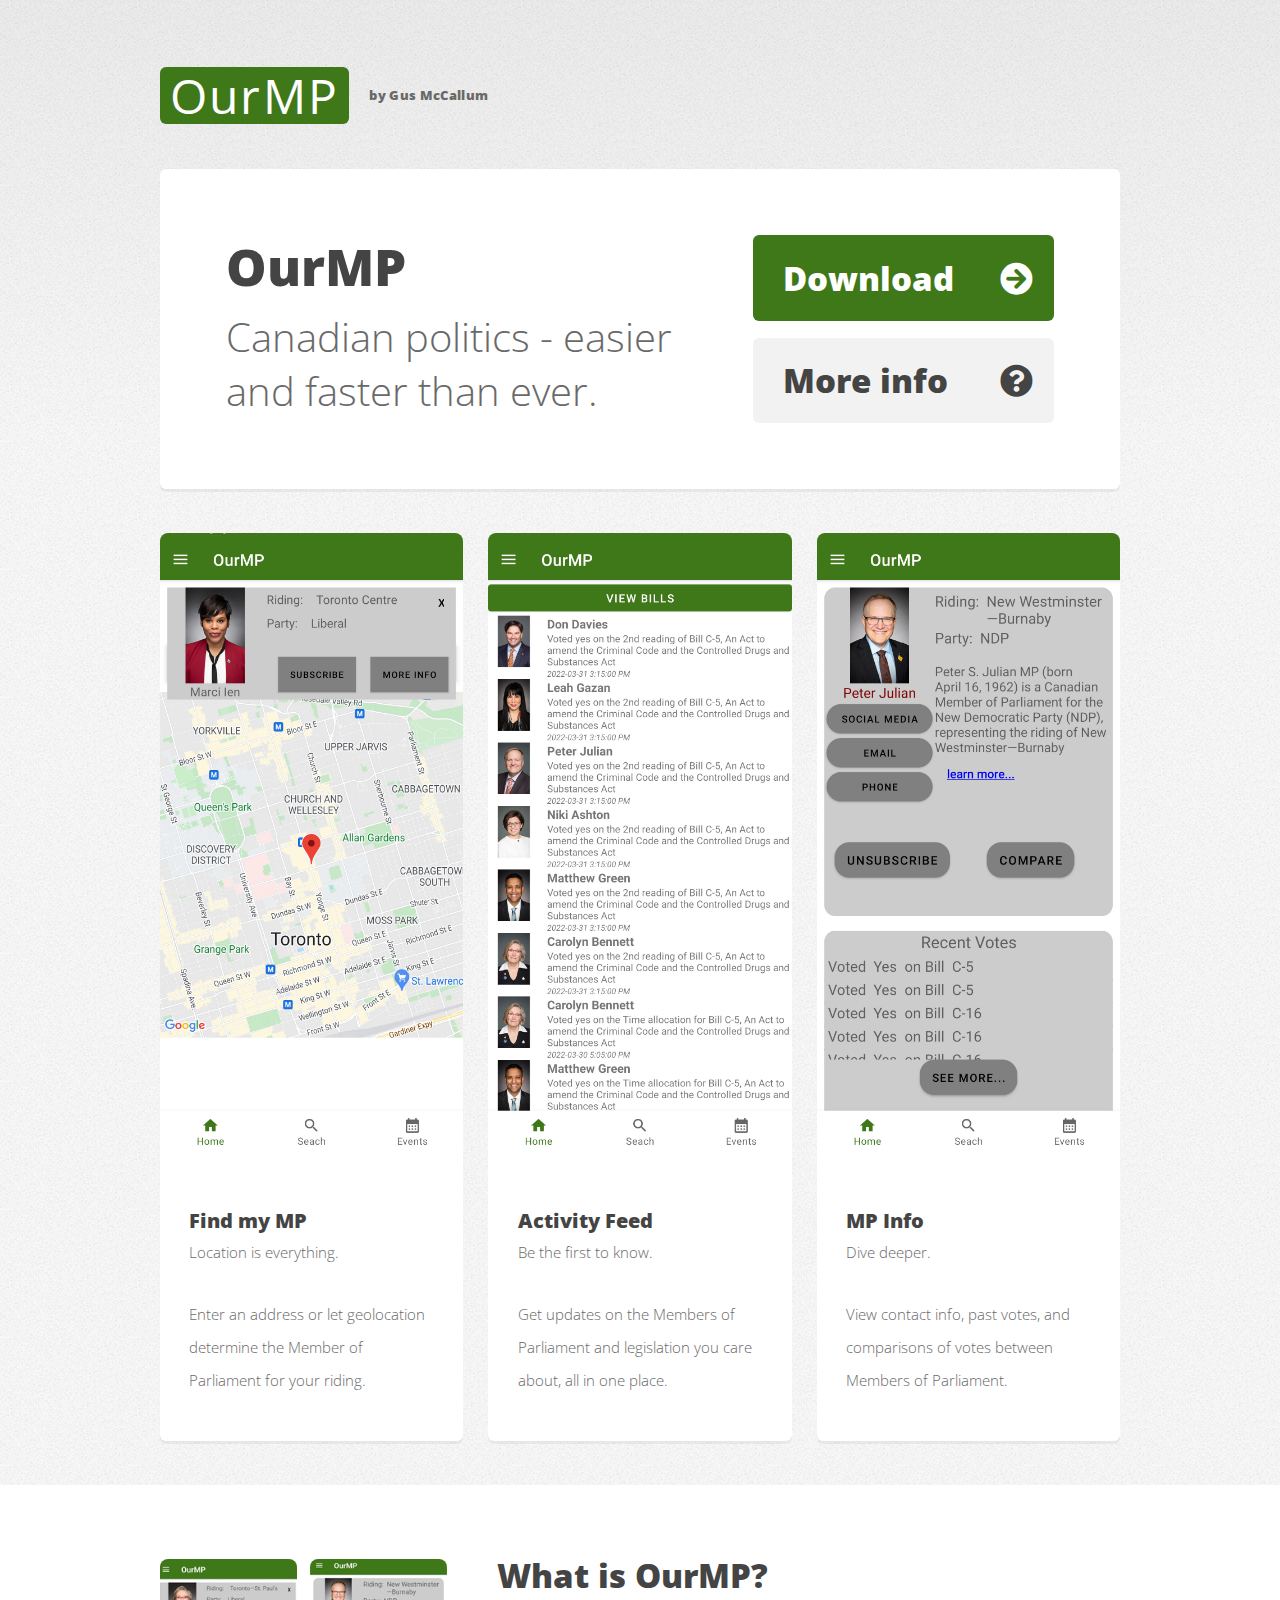
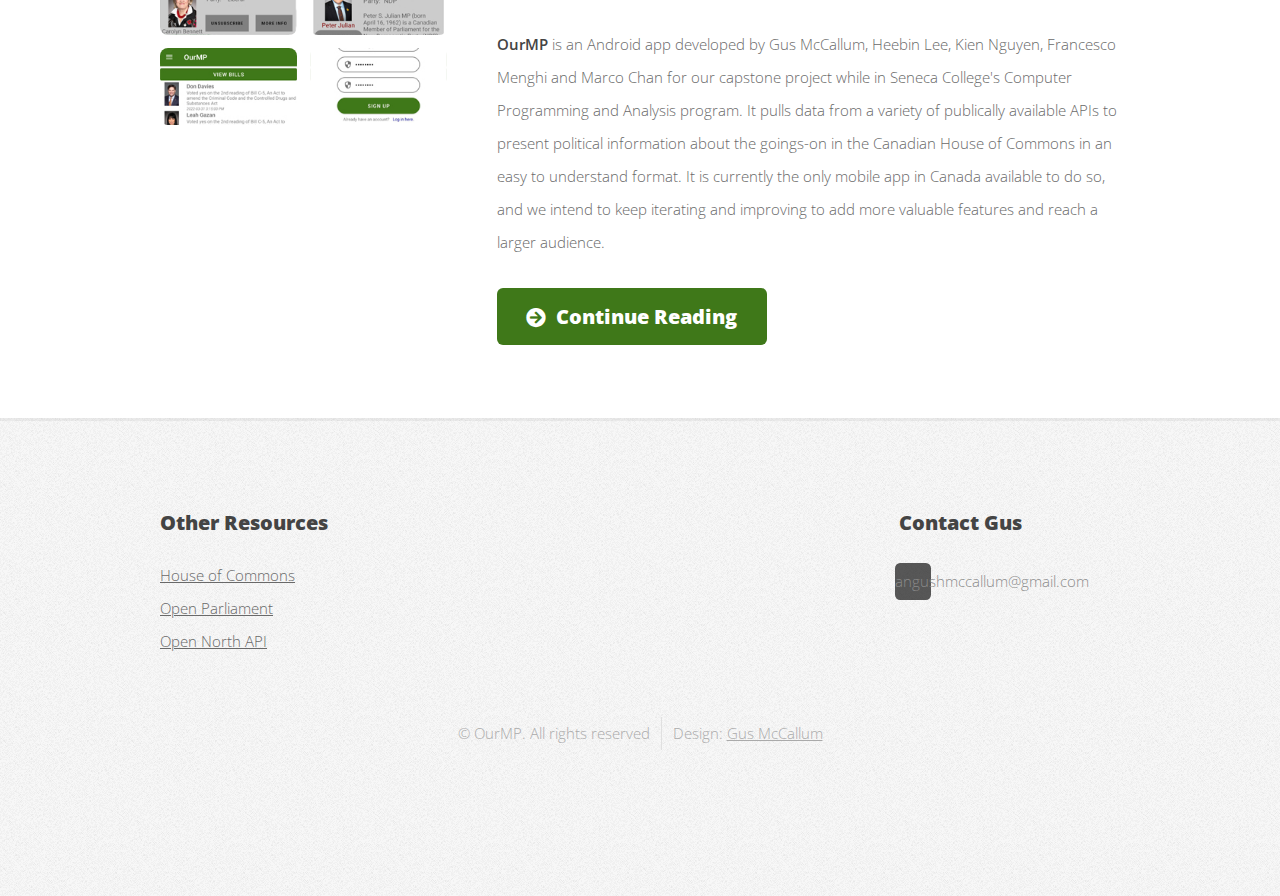
==== commit 71b38d64: "Some fixes" ====
--- a/index.html
+++ b/index.html
@@ -37,8 +37,8 @@
 							</div>
 							<div class="col-5 col-12-medium">
 								<ul>
-									<li><a href="#" class="button large icon solid fa-arrow-circle-right">Download</a></li>
-									<li><a href="#" class="button alt large icon solid fa-question-circle">More info</a></li>
+									<li><a href="https://www.dropbox.com/s/xa5boqhxo13gzt2/OurMP.apk?dl=1" class="button large icon solid fa-arrow-circle-right">Download</a></li>
+									<li><a href="#content" class="button alt large icon solid fa-question-circle">More info</a></li>
 								</ul>
 							</div>
 						</div>
@@ -107,7 +107,6 @@
 								<!-- Sidebar -->
 									<div id="sidebar">
 										<section class="widget thumbnails">
-											<h3>Interesting stuff</h3>
 											<div class="grid">
 												<div class="row gtr-50">
 													<div class="col-6"><a href="#" class="image fit"><img src="images/pic04.jpg" alt="" /></a></div>
@@ -116,7 +115,6 @@
 													<div class="col-6"><a href="#" class="image fit"><img src="images/pic07.jpg" alt="" /></a></div>
 												</div>
 											</div>
-											<a href="#" class="button icon fa-file-alt">More</a>
 										</section>
 									</div>
 
@@ -168,7 +166,7 @@
 									<section class="widget contact last">
 										<h3>Contact Gus</h3>
 										<ul>
-											<li><a href="mailto:angushmccallum@gmail.com" class="icon brands fa-email"><span class="label">Email</span></a></li>
+											<li><a href="mailto:angushmccallum@gmail.com"><span class="label">angushmccallum@gmail.com</span></a></li>
 										</ul>
 									</section>
 
@@ -178,7 +176,7 @@
 							<div class="col-12">
 								<div id="copyright">
 									<ul class="menu">
-										<li>&copy; OurMP. All rights reserved</li><li>Design: <a href="http://html5up.net">Gus McCallum</a></li>
+										<li>&copy; OurMP. All rights reserved</li><li>Design: <a href="#">Gus McCallum</a></li>
 									</ul>
 								</div>
 							</div>
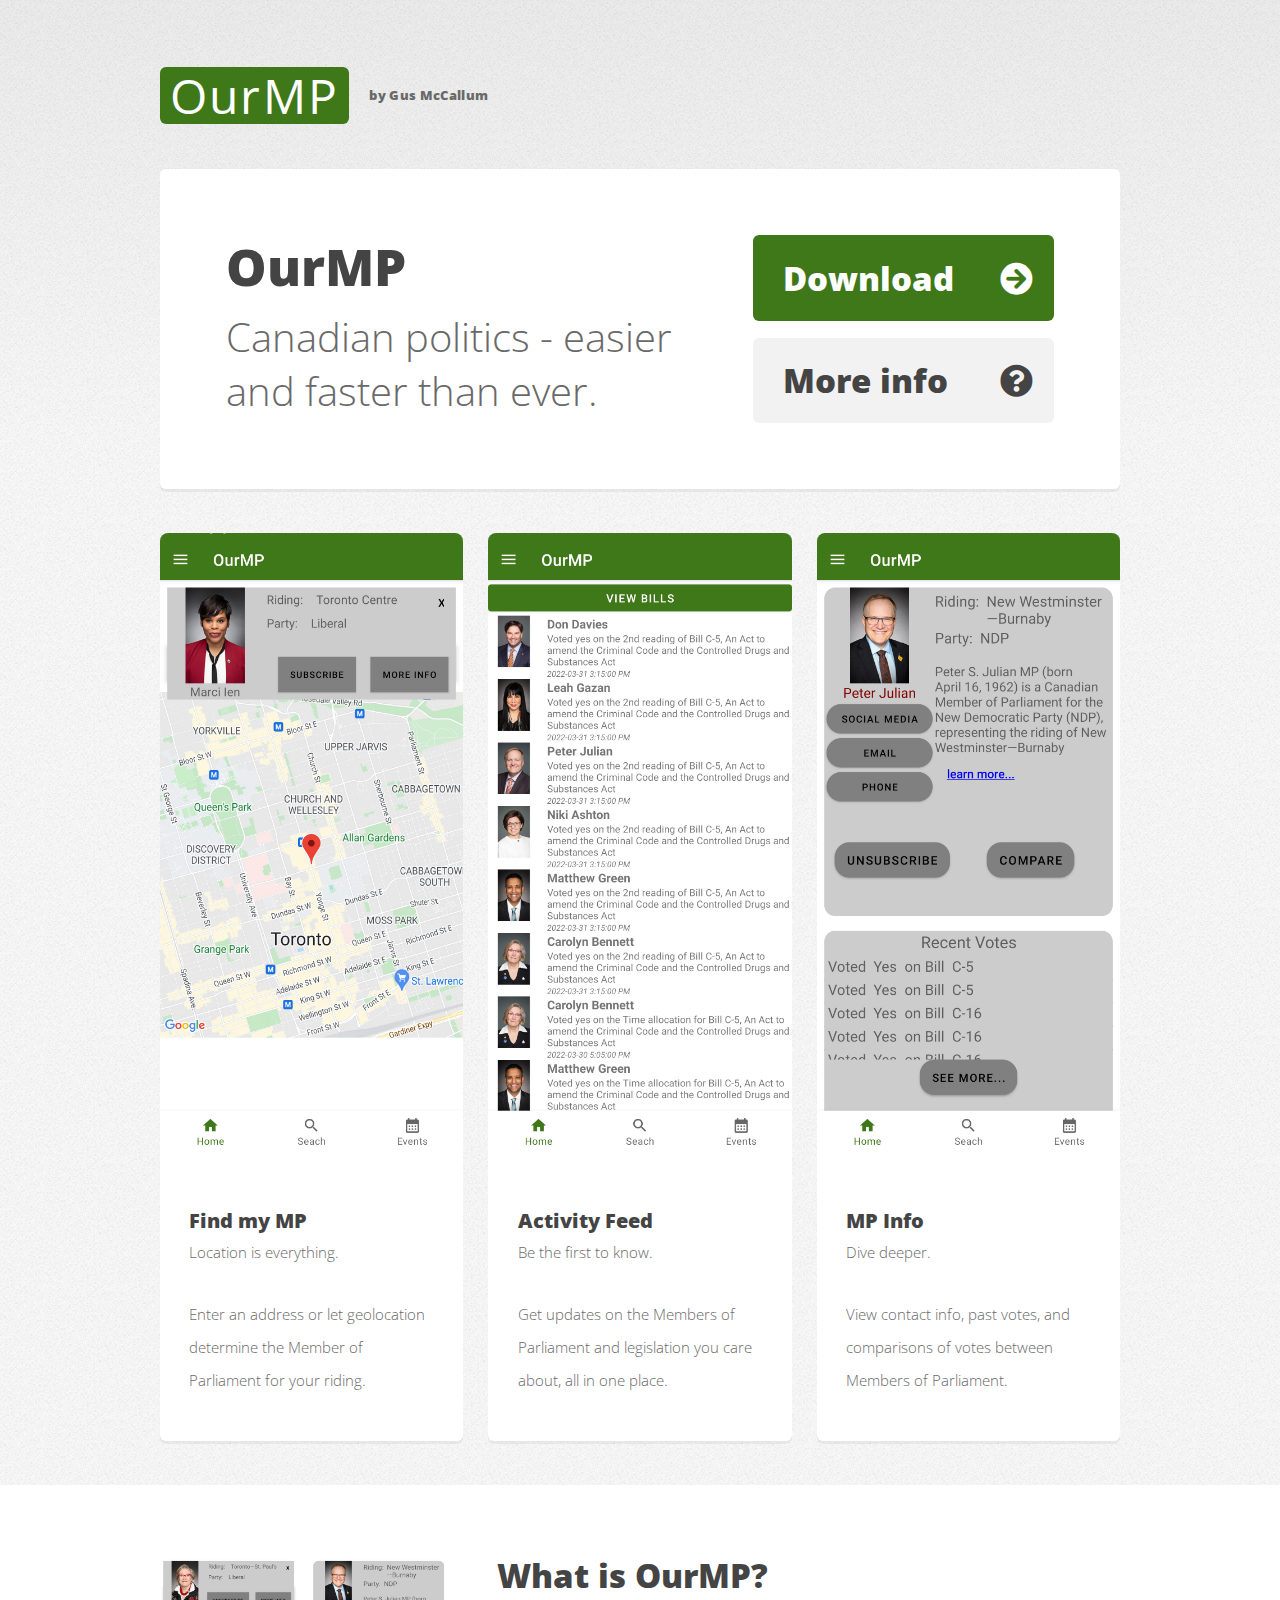
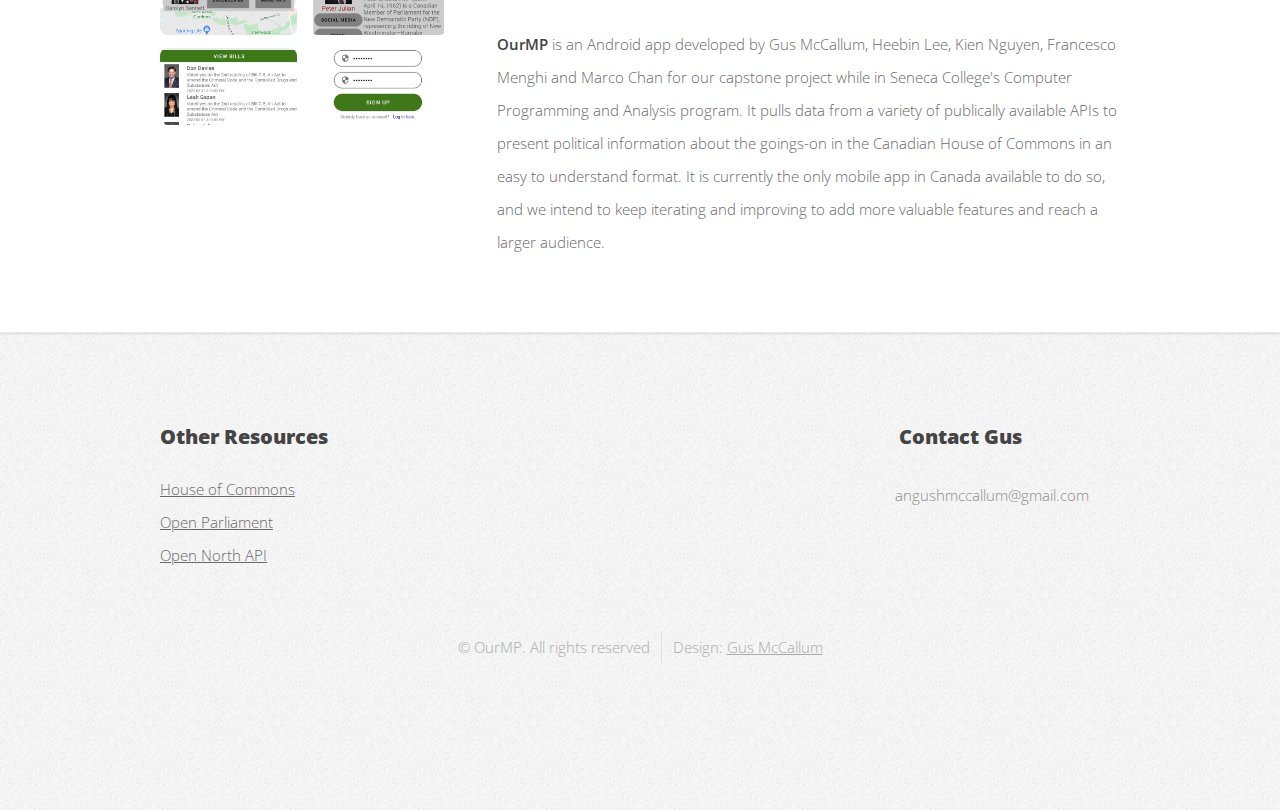
==== commit 07f1bfb7: "Fixed more stuff" ====
--- a/index.html
+++ b/index.html
@@ -128,7 +128,7 @@
 											<p></p><strong>OurMP</strong> is an Android app developed by Gus McCallum, Heebin Lee, Kien Nguyen, Francesco Menghi and Marco Chan for our capstone project while in Seneca College's Computer Programming and Analysis program.
 										 	It pulls data from a variety of publically available APIs to present political information about the goings-on in the Canadian House of Commons in an easy to understand format. 
 											It is currently the only mobile app in Canada available to do so, and we intend to keep iterating and improving to add more valuable features and reach a larger audience.</p>
-											<a href="#" class="button icon solid fa-arrow-circle-right">Continue Reading</a>
+											
 										</section>
 									</div>
 
@@ -166,7 +166,7 @@
 									<section class="widget contact last">
 										<h3>Contact Gus</h3>
 										<ul>
-											<li><a href="mailto:angushmccallum@gmail.com"><span class="label">angushmccallum@gmail.com</span></a></li>
+											<li><span><a href="mailto:angushmccallum@gmail.com">angushmccallum@gmail.com</a></span></li>
 										</ul>
 									</section>
 
--- a/assets/css/main.css
+++ b/assets/css/main.css
@@ -1888,17 +1888,12 @@
 				outline: 0;
 				opacity: 0.75;
 				text-decoration: none;
-				background: #222222;
 			}
 
 				.widget.contact ul li a:before {
 					color: #f3f3f3;
 					font-size: 1.5em;
 					line-height: inherit;
-				}
-
-				.widget.contact ul li a:hover {
-					background: #444444;
 				}
 
 				.widget.contact ul li a:active {
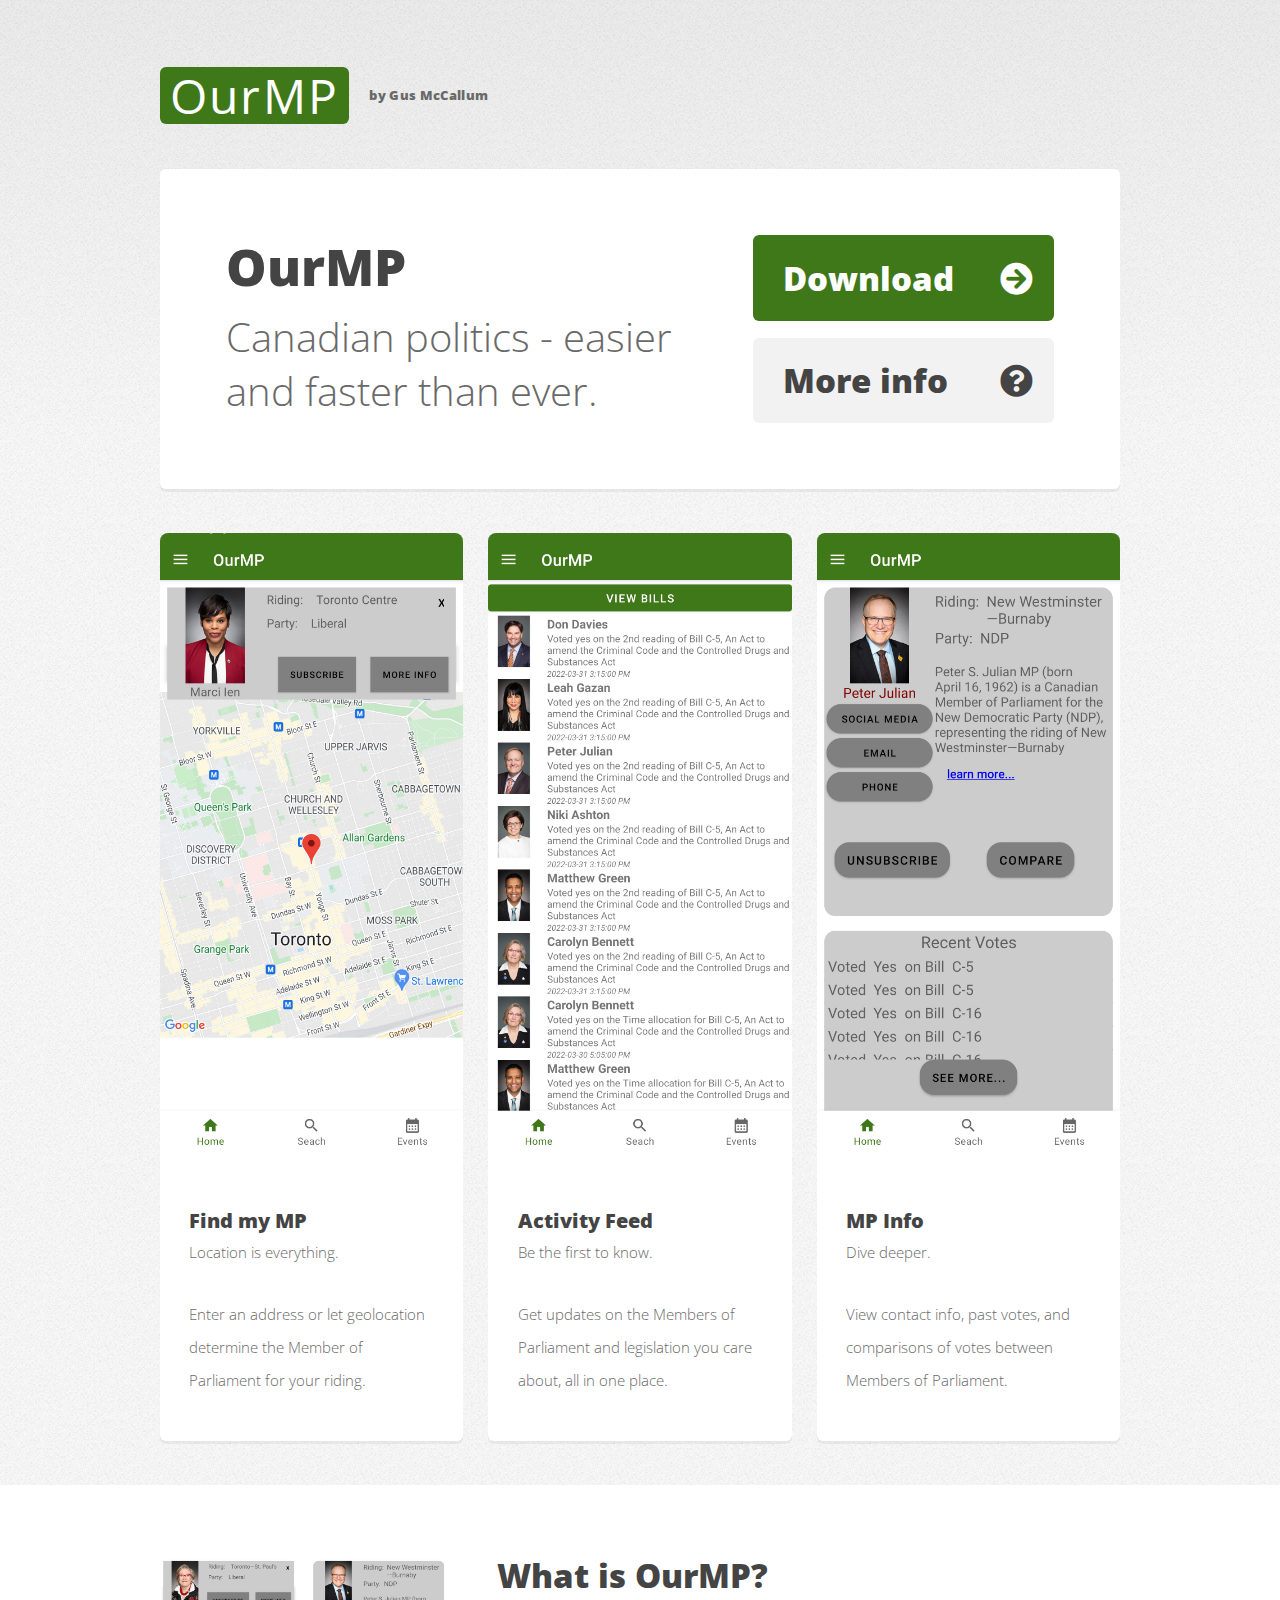
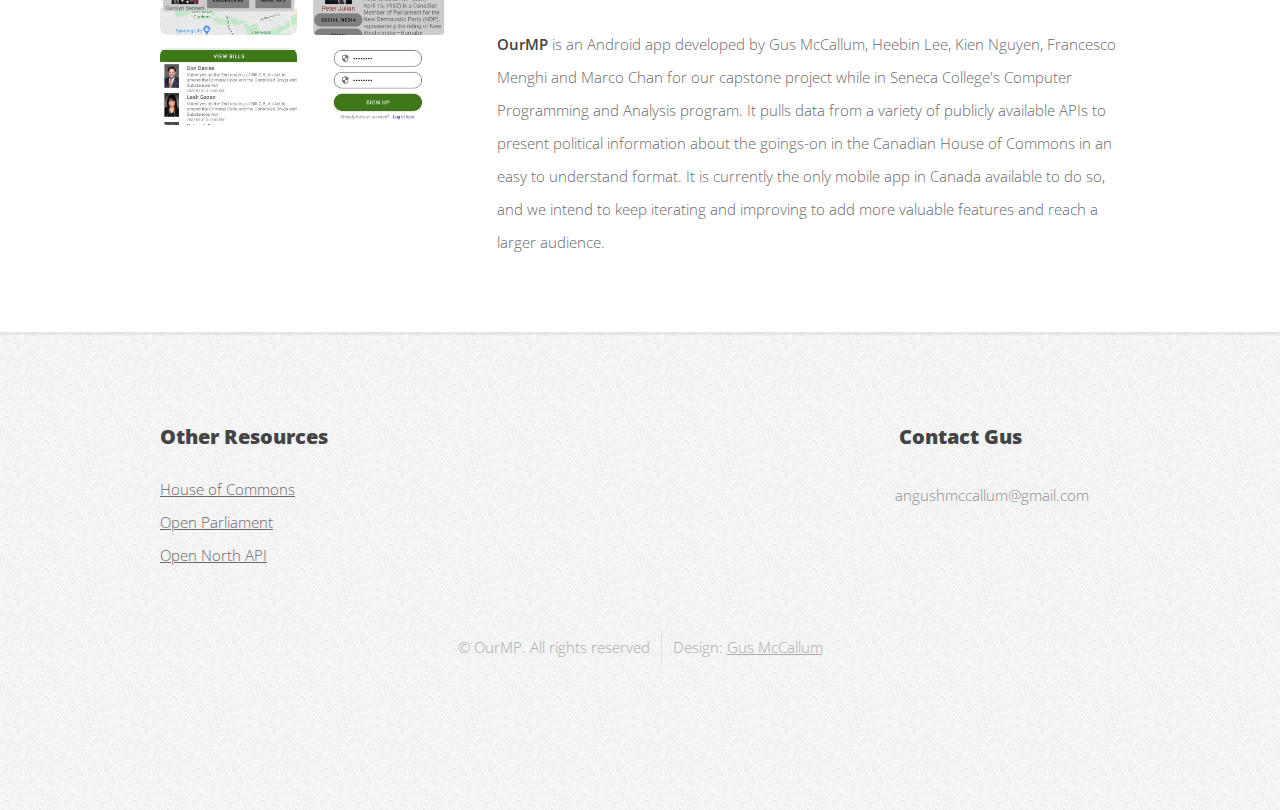
==== commit bd7191d6: "Removed responsive nav for mobile" ====
--- a/index.html
+++ b/index.html
@@ -126,7 +126,7 @@
 										<section class="last">
 											<h2>What is OurMP?</h2>
 											<p></p><strong>OurMP</strong> is an Android app developed by Gus McCallum, Heebin Lee, Kien Nguyen, Francesco Menghi and Marco Chan for our capstone project while in Seneca College's Computer Programming and Analysis program.
-										 	It pulls data from a variety of publically available APIs to present political information about the goings-on in the Canadian House of Commons in an easy to understand format. 
+										 	It pulls data from a variety of publicly available APIs to present political information about the goings-on in the Canadian House of Commons in an easy to understand format. 
 											It is currently the only mobile app in Canada available to do so, and we intend to keep iterating and improving to add more valuable features and reach a larger audience.</p>
 											
 										</section>
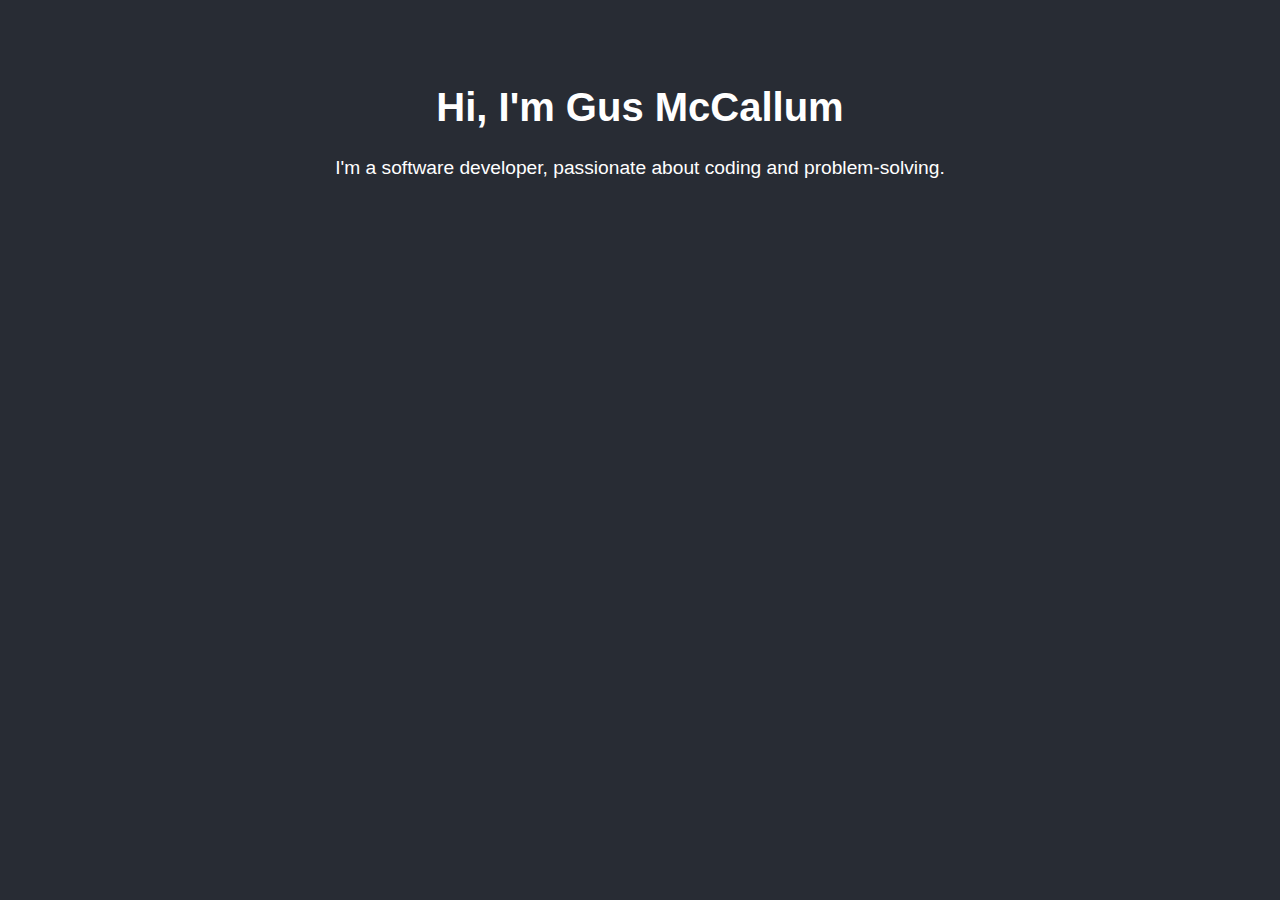
==== commit 0d9c66aa: "Index" ====
--- a/index.html
+++ b/index.html
@@ -1,199 +1,28 @@
-<!DOCTYPE HTML>
-<!--
-	Verti by HTML5 UP
-	html5up.net | @ajlkn
-	Free for personal and commercial use under the CCA 3.0 license (html5up.net/license)
--->
-<html>
-	<head>
-		<title>OurMP</title>
-		<meta charset="utf-8" />
-		<meta name="viewport" content="width=device-width, initial-scale=1, user-scalable=no" />
-		<link rel="stylesheet" href="assets/css/main.css" />
-	</head>
-	<body class="is-preload homepage">
-		<div id="page-wrapper">
-
-			<!-- Header -->
-				<div id="header-wrapper">
-					<header id="header" class="container">
-
-						<!-- Logo -->
-							<div id="logo">
-								<h1><a href="index.html">OurMP</a></h1>
-								<span>by Gus McCallum</span>
-							</div>
-
-					</header>
-				</div>
-
-			<!-- Banner -->
-				<div id="banner-wrapper">
-					<div id="banner" class="box container">
-						<div class="row">
-							<div class="col-7 col-12-medium">
-								<h2>OurMP</h2>
-								<p>Canadian politics - easier and faster than ever.</p>
-							</div>
-							<div class="col-5 col-12-medium">
-								<ul>
-									<li><a href="https://www.dropbox.com/s/xa5boqhxo13gzt2/OurMP.apk?dl=1" class="button large icon solid fa-arrow-circle-right">Download</a></li>
-									<li><a href="#content" class="button alt large icon solid fa-question-circle">More info</a></li>
-								</ul>
-							</div>
-						</div>
-					</div>
-				</div>
-
-			<!-- Features -->
-				<div id="features-wrapper">
-					<div class="container">
-						<div class="row">
-							<div class="col-4 col-12-medium">
-
-								<!-- Box -->
-									<section class="box feature">
-										<a href="#" class="image featured"><img src="images/findmp.jpg" alt="Find my MP" /></a>
-										<div class="inner">
-											<header>
-												<h2>Find my MP</h2>
-												<p>Location is everything.</p>
-											</header>
-											<p>Enter an address or let geolocation determine the Member of Parliament for your riding.                         </p>
-										</div>
-									</section>
-
-							</div>
-							<div class="col-4 col-12-medium">
-
-								<!-- Box -->
-									<section class="box feature">
-										<a href="#" class="image featured"><img src="images/activityfeed.jpg" alt="" /></a>
-										<div class="inner">
-											<header>
-												<h2>Activity Feed</h2>
-												<p>Be the first to know.</p>
-											</header>
-											<p>Get updates on the Members of Parliament and legislation you care about, all in one place.</p>
-										</div>
-									</section>
-
-							</div>
-							<div class="col-4 col-12-medium">
-
-								<!-- Box -->
-									<section class="box feature">
-										<a href="#" class="image featured"><img src="images/mpcard.jpg" alt="" /></a>
-										<div class="inner">
-											<header>
-												<h2>MP Info</h2>
-												<p>Dive deeper.</p>
-											</header>
-											<p>View contact info, past votes, and comparisons of votes between Members of Parliament.</p>
-										</div>
-									</section>
-
-							</div>
-						</div>
-					</div>
-				</div>
-
-			<!-- Main -->
-				<div id="main-wrapper">
-					<div class="container">
-						<div class="row gtr-200">
-							<div class="col-4 col-12-medium">
-
-								<!-- Sidebar -->
-									<div id="sidebar">
-										<section class="widget thumbnails">
-											<div class="grid">
-												<div class="row gtr-50">
-													<div class="col-6"><a href="#" class="image fit"><img src="images/pic04.jpg" alt="" /></a></div>
-													<div class="col-6"><a href="#" class="image fit"><img src="images/pic05.jpg" alt="" /></a></div>
-													<div class="col-6"><a href="#" class="image fit"><img src="images/pic06.jpg" alt="" /></a></div>
-													<div class="col-6"><a href="#" class="image fit"><img src="images/pic07.jpg" alt="" /></a></div>
-												</div>
-											</div>
-										</section>
-									</div>
-
-							</div>
-							<div class="col-8 col-12-medium imp-medium">
-
-								<!-- Content -->
-									<div id="content">
-										<section class="last">
-											<h2>What is OurMP?</h2>
-											<p></p><strong>OurMP</strong> is an Android app developed by Gus McCallum, Heebin Lee, Kien Nguyen, Francesco Menghi and Marco Chan for our capstone project while in Seneca College's Computer Programming and Analysis program.
-										 	It pulls data from a variety of publicly available APIs to present political information about the goings-on in the Canadian House of Commons in an easy to understand format. 
-											It is currently the only mobile app in Canada available to do so, and we intend to keep iterating and improving to add more valuable features and reach a larger audience.</p>
-											
-										</section>
-									</div>
-
-							</div>
-						</div>
-					</div>
-				</div>
-
-			<!-- Footer -->
-				<div id="footer-wrapper">
-					<footer id="footer" class="container">
-						<div class="row">
-							<div class="col-3 col-6-medium col-12-small">
-
-								<!-- Links -->
-									<section class="widget links">
-										<h3>Other Resources</h3>
-										<ul class="style2">
-											<li><a href="https://www.ourcommons.ca/en">House of Commons</a></li>
-											<li><a href="https://openparliament.ca/">Open Parliament</a></li>
-											<li><a href="https://represent.opennorth.ca/api/">Open North API</a></li>
-										</ul>
-									</section>
-
-							</div>
-							<div class="col-3 col-6-medium col-12-small">
-
-							</div>
-							<div class="col-3 col-6-medium col-12-small">
-
-							</div>
-							<div class="col-3 col-6-medium col-12-small">
-
-								<!-- Contact -->
-									<section class="widget contact last">
-										<h3>Contact Gus</h3>
-										<ul>
-											<li><span><a href="mailto:angushmccallum@gmail.com">angushmccallum@gmail.com</a></span></li>
-										</ul>
-									</section>
-
-							</div>
-						</div>
-						<div class="row">
-							<div class="col-12">
-								<div id="copyright">
-									<ul class="menu">
-										<li>&copy; OurMP. All rights reserved</li><li>Design: <a href="#">Gus McCallum</a></li>
-									</ul>
-								</div>
-							</div>
-						</div>
-					</footer>
-				</div>
-
-			</div>
-
-		<!-- Scripts -->
-
-			<script src="assets/js/jquery.min.js"></script>
-			<script src="assets/js/jquery.dropotron.min.js"></script>
-			<script src="assets/js/browser.min.js"></script>
-			<script src="assets/js/breakpoints.min.js"></script>
-			<script src="assets/js/util.js"></script>
-			<script src="assets/js/main.js"></script>
-
-	</body>
-</html>+<!DOCTYPE html>
+<html lang="en">
+<head>
+    <meta charset="UTF-8">
+    <meta name="viewport" content="width=device-width, initial-scale=1.0">
+    <meta http-equiv="X-UA-Compatible" content="ie=edge">
+    <title>Gus McCallum - Software Developer</title>
+    <style>
+        body {
+            font-family: Arial, sans-serif;
+            background-color: #282c34;
+            color: #ffffff;
+            text-align: center;
+            padding: 50px;
+        }
+        h1 {
+            font-size: 2.5rem;
+        }
+        p {
+            font-size: 1.2rem;
+        }
+    </style>
+</head>
+<body>
+    <h1>Hi, I'm Gus McCallum</h1>
+    <p>I'm a software developer, passionate about coding and problem-solving.</p>
+</body>
+</html>
